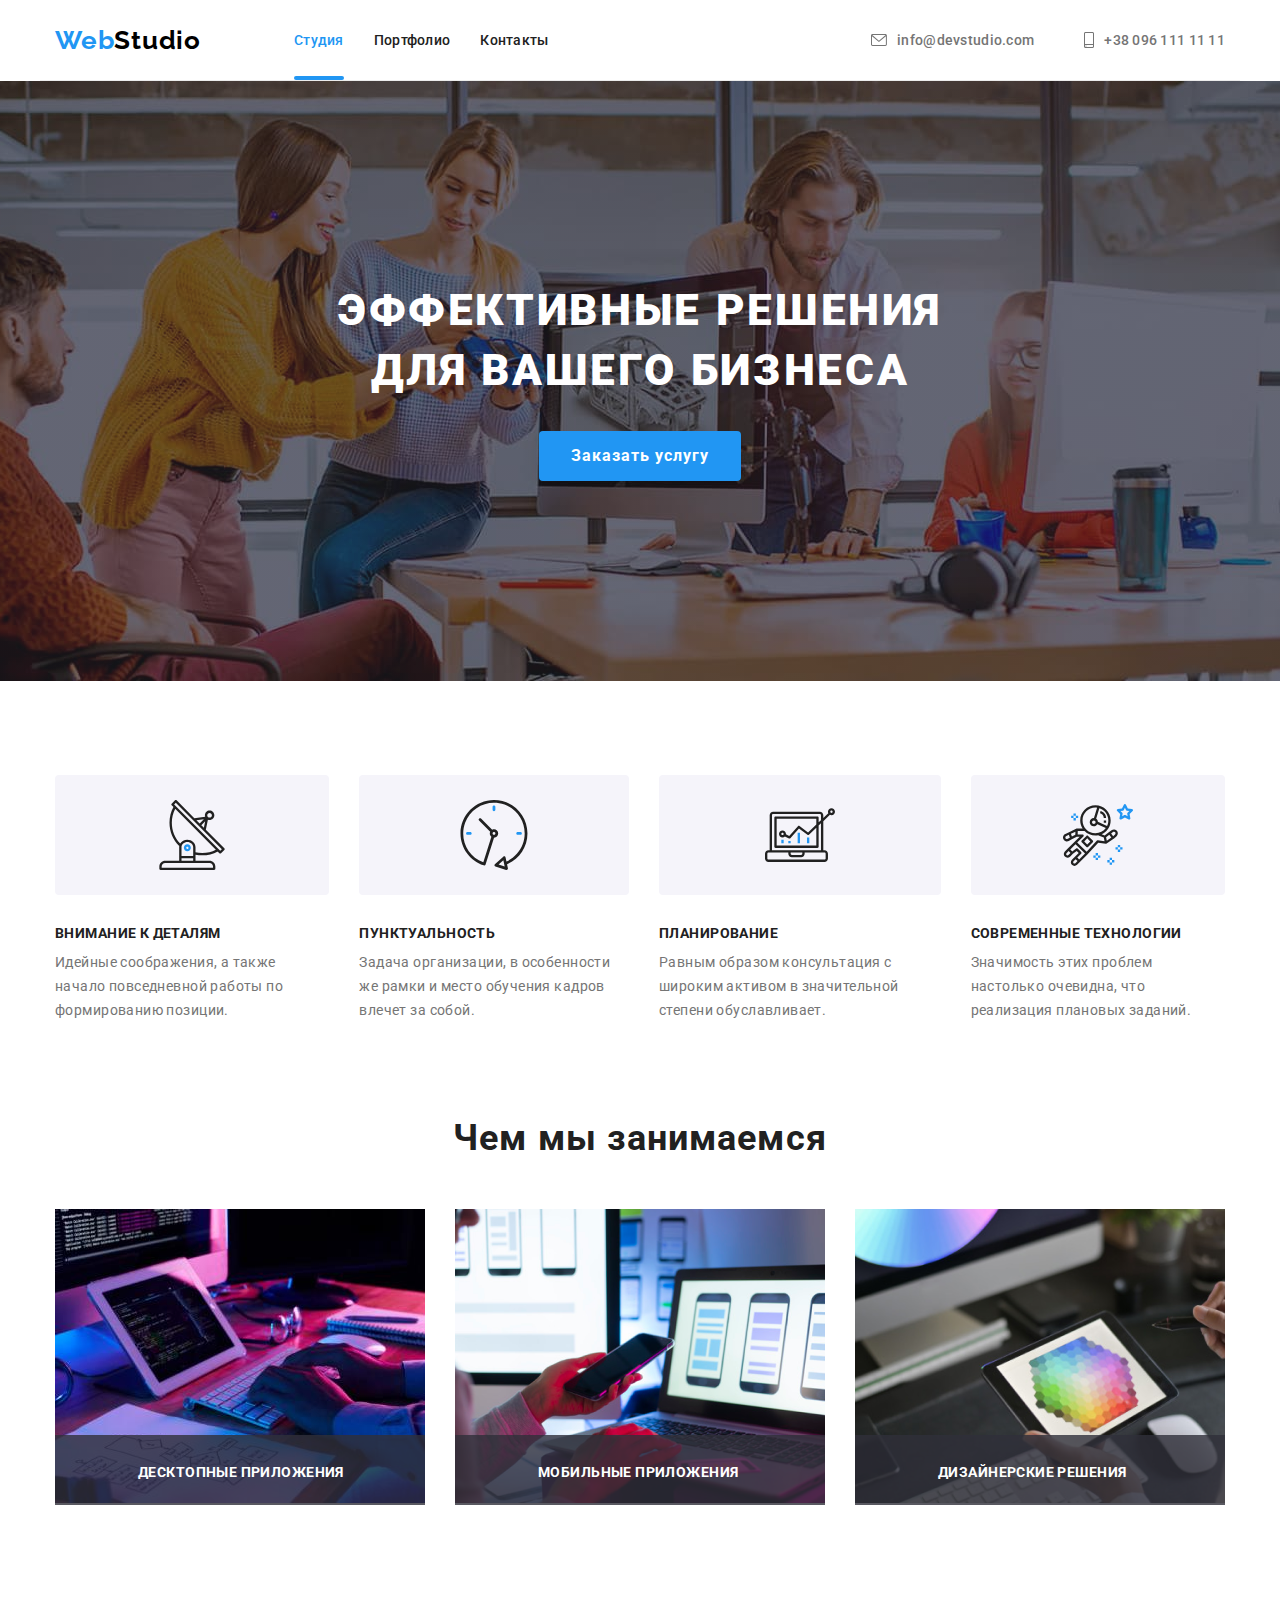
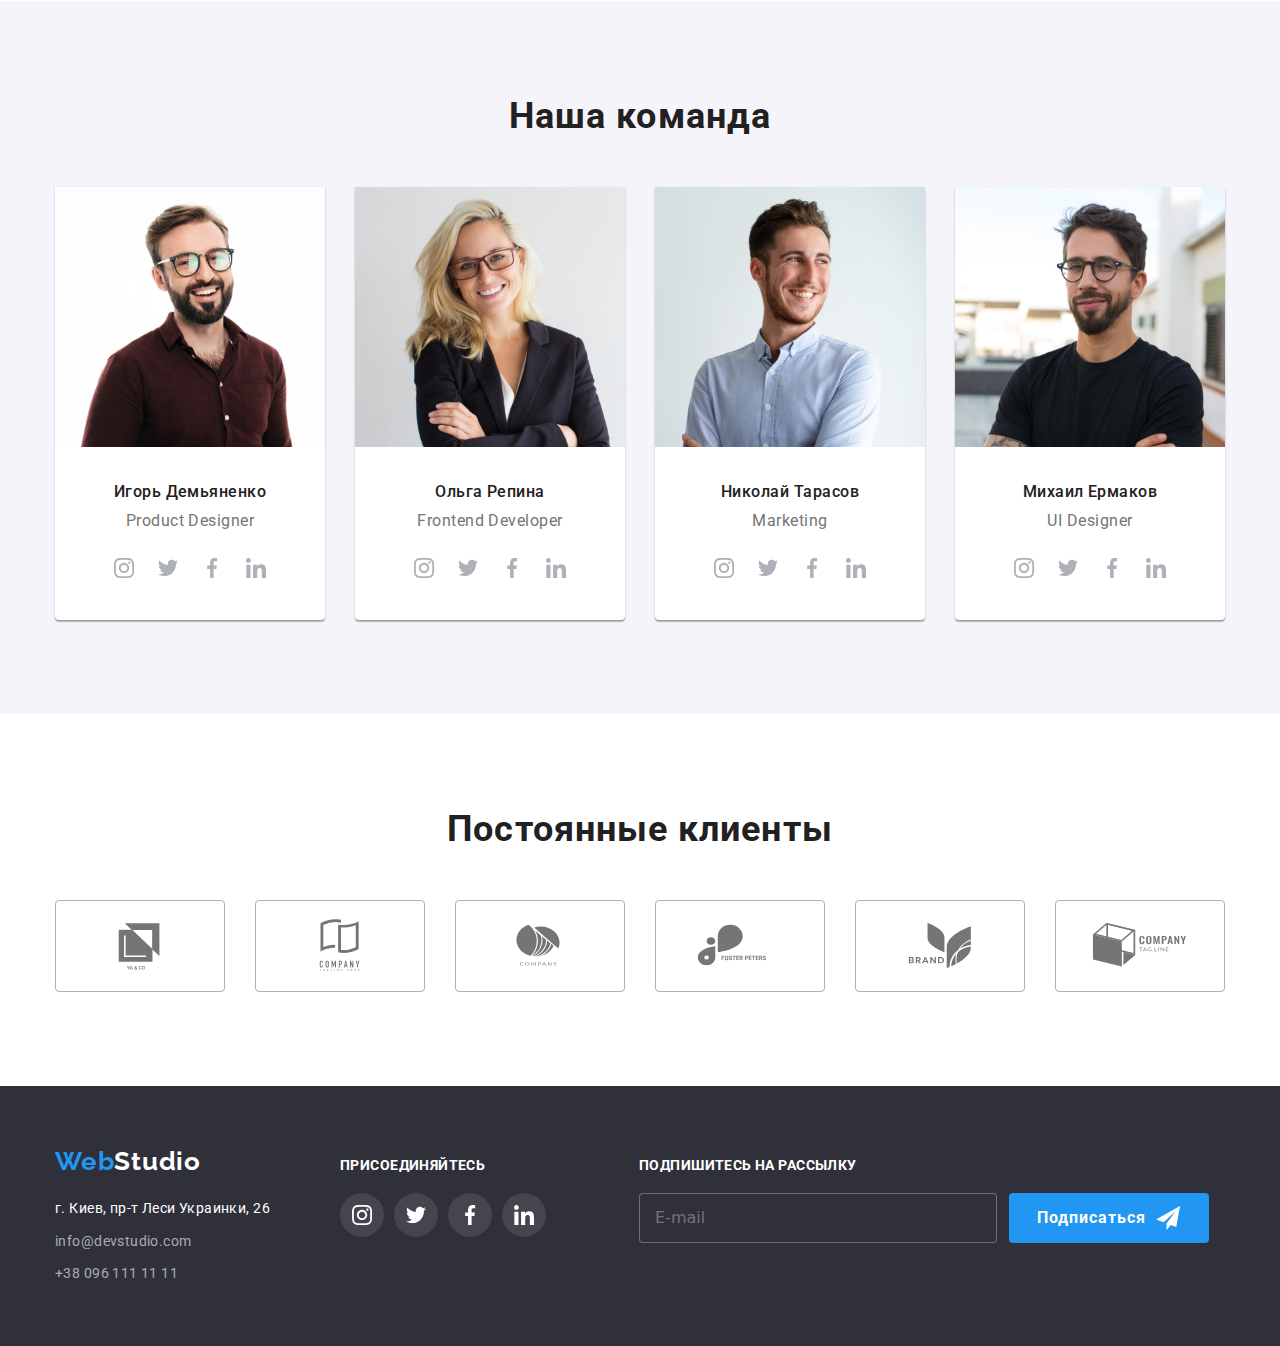
==== index.html @ 139fa719 "дз8" ====
<!DOCTYPE html>
<html lang="ru">
<head>
    <meta charset="UTF-8">
    <meta http-equiv="X-UA-Compatible" content="IE=edge">
    <meta name="viewport" content="width=device-width, initial-scale=1.0">
    <link rel="preconnect" href="https://fonts.googleapis.com">
    <link rel="preconnect" href="https://fonts.gstatic.com" crossorigin>
    <link href="https://fonts.googleapis.com/css2?family=Raleway:wght@700&family=Roboto:wght@400;500;700;900&display=swap"
        rel="stylesheet">
    <!-- <link rel="stylesheet" href="css/styles.css"> -->
    <link rel="stylesheet" href="css/main.css">
    <link rel="stylesheet" href="css/main.min.css">
    <link rel="stylesheet" href="./css/modern-normalize.css">
    <!-- <link rel="stylesheet" href="./css/reset.css"> -->
    <title>Студия</title>
</head>
<body>
    <!--------шапка---------->
    <header>
        <div class="container header-nav">
            <nav class="main-nav">
                <a class="link header-logo-web" href="./index.html">Web<span class="header-logo-studio">Studio</span></a>
                <ul class="list header__box-list">
                    <li class="header__list">
                        <a class="link header__link current" href="./index.html">Студия</a>
                    </li>
                    <li class="header__list">
                        <a class="link header__link" href="./portfolio.html">Портфолио</a>
                    </li>
                    <li class="header__list">
                        <a class="link header__link" href="">Контакты</a>
                    </li>
                </ul>
            </nav>
                <ul class="list header-tel-mail">
                    <li class="header-contact">
                        <a class="link header-mail" href="mailto:info@devstudio.com">
                        <svg class="header-icon-mail">
                            <use href="./images/symbol-defs.svg#icon-envelope-hover">
                            </use>
                        </svg>
                        info@devstudio.com</a>
                    </li>
                    <li class="header-contact">
                        <a class="link header-tel" href="tel:+380961111111">
                            <svg class="header-icon-tel">
                            <use href="./images/symbol-defs.svg#icon-smartphone">
                            </use>
                        </svg>+38 096 111 11 11</a>
                    </li>
                </ul>
        </div>
    </header>
    <!---------ГЕРОЙ-------->
    <main>
        <section class="hero">
            <div class="container">
            <h1 class="hero-text">Эффективные решения для вашего бизнеса</h1>
            <button class="hero-btn" type="button" data-modal-open>Заказать услугу</button>
            </div>
        </section>
        <!------Особенности------>
        <section class="advantage section">
            <div class="container">
                <h2 class="visually-hidden">Особенности</h2>
                <ul class="list advantage__text">
                    <li class="advantage__pre-text">
                        <div class="advantage__thumb">
                            <svg class="icon-group" width="70" height="70">
                                <use href="./images/symbol-defs.svg#icon-antenna">
                                </use>
                            </svg>
                        </div>
                        <h3 class="advantage__list-text">Внимание к деталям</h3>
                        <p class="advantage__title">Идейные соображения, а также начало повседневной работы по формированию позиции.</p>
                    </li>
                    <li class="advantage__pre-text">
                        <div class="advantage__thumb">
                            <svg class="icon-group" width="70" height="70">
                                <use href="./images/symbol-defs.svg#icon-clock">
                                </use>
                            </svg>
                        </div>
                        <h3 class="advantage__list-text">Пунктуальность</h3>
                        <p class="advantage__title">Задача организации, в особенности же рамки и место обучения кадров влечет за собой.</p>
                    </li>
                    <li class="advantage__pre-text">
                        <div class="advantage__thumb">
                            <svg class="icon-group" width="70" height="70">
                                <use href="./images/symbol-defs.svg#icon-diagram">
                                </use>
                            </svg>
                        </div>
                        <h3 class="advantage__list-text">Планирование</h3>
                        <p class="advantage__title">Равным образом консультация с широким активом в значительной степени обуславливает.</p>
                    </li>
                    <li class="advantage__pre-text">
                        <div class="advantage__thumb">
                            <svg class="icon-group" width="70" height="70">
                                <use href="./images/symbol-defs.svg#icon-astronaut">
                                </use>
                            </svg>
                        </div>
                        <h3 class="advantage__list-text">Современные технологии</h3>
                        <p class="advantage__title">Значимость этих проблем настолько очевидна, что реализация плановых заданий.</p>
                    </li>
                </ul>
            </div>
        </section>
        <!-----Чем-мы-занимаемся----->
        <section class="work__container ">
            <div class="container">
            <h2 class="title">Чем мы занимаемся</h2>
            <ul class="list work__container-img">
                <li class="work__item-img">
                    <img src="./images/box1.jpg" alt="Планирование" width="370">
                    <p class="work__img-text">Десктопные приложения</p>
                </li>
                <li class="work__item-img">
                    <img src="./images/box2.png" alt="Современные технологии" width="370">
                    <p class="work__img-text">Мобильные приложения</p>
                </li>
                <li class="work__item-img">
                    <img src="./images/box3.png" alt="Внимание к деталям" width="370">
                    <p class="work__img-text">Дизайнерские решения</p>
                </li>
            </ul>
            </div>
        </section>
        <!-----Наша команда----->
        <section class="section team">
            <div class="container">
                <h2 class="title">Наша команда</h2>
                <ul class="list team__container">
                    <li class="team__pre-items">
                        <img class="img-items" src="./images/img.jpg" alt="Игорь Демьяненко" width="270">
                        <div class="team__box-text" >
                            <h3 class="team__items-text">Игорь Демьяненко</h3>
                            <p class="team__title">Product Designer</p>
                            <ul class="list team__social-list">
                                <li class="team__box-link">
                                    <a class="team__link" href="">
                                        <svg class="team__social-icon">
                                            <use href="./images/symbol-defs.svg#icon-instagram">
                                            </use>
                                        </svg>
                                    </a>
                                </li>
                                <li class="team__box-link">
                                    <a class="team__link" href="">
                                        <svg class="team__social-icon">
                                            <use href="./images/symbol-defs.svg#icon-twitter">
                                            </use>
                                        </svg>
                                    </a>
                                </li>
                                <li class="team__box-link">
                                    <a class="team__link" href="">
                                        <svg class="team__social-icon">
                                            <use href="./images/symbol-defs.svg#icon-facebook">
                                            </use>
                                        </svg>
                                    </a>
                                </li>
                                <li class="team__box-link">
                                    <a class="team__link" href="">
                                        <svg class="team__social-icon">
                                            <use href="./images/symbol-defs.svg#icon-linkedin">
                                            </use>
                                        </svg>
                                    </a>
                                </li>
                            </ul>
                        </div>
                    </li>
                    <li class="team__pre-items">
                        <img class="img-items" src="./images/img(1).jpg" alt="Ольга Репина" width="270">
                        <div class="team__box-text" >
                            <h3 class="team__items-text">Ольга Репина</h3>
                            <p class="team__title">Frontend Developer</p>
                            <ul class="list team__social-list">
                                <li class="team__box-link">
                                    <a class="team__link" href="">
                                        <svg class="team__social-icon">
                                            <use href="./images/symbol-defs.svg#icon-instagram">
                                            </use>
                                        </svg>
                                    </a>
                                </li>
                                <li class="team__box-link">
                                    <a class="team__link" href="">
                                        <svg class="team__social-icon">
                                            <use href="./images/symbol-defs.svg#icon-twitter">
                                            </use>
                                        </svg>
                                    </a>
                                </li>
                                <li class="team__box-link">
                                    <a class="team__link" href="">
                                        <svg class="team__social-icon">
                                            <use href="./images/symbol-defs.svg#icon-facebook">
                                            </use>
                                        </svg>
                                    </a>
                                </li>
                                <li class="team__box-link">
                                    <a class="team__link" href="">
                                        <svg class="team__social-icon">
                                            <use href="./images/symbol-defs.svg#icon-linkedin">
                                            </use>
                                        </svg>
                                    </a>
                                </li>
                            </ul>
                        </div>
                    </li>
                    <li class="team__pre-items">
                        <img class="img-items" src="./images/img(2).jpg" alt="Николай Тарасов" width="270">
                        <div class="team__box-text" >
                            <h3 class="team__items-text">Николай Тарасов</h3>
                            <p class="team__title">Marketing</p>
                            <ul class="list team__social-list">
                                <li class="team__box-link">
                                    <a class="team__link" href="">
                                        <svg class="team__social-icon">
                                            <use href="./images/symbol-defs.svg#icon-instagram">
                                            </use>
                                        </svg>
                                    </a>
                                </li>
                                <li class="team__box-link">
                                    <a class="team__link" href="">
                                        <svg class="team__social-icon">
                                            <use href="./images/symbol-defs.svg#icon-twitter">
                                            </use>
                                        </svg>
                                    </a>
                                </li>
                                <li class="team__box-link">
                                    <a class="team__link" href="">
                                        <svg class="team__social-icon">
                                            <use href="./images/symbol-defs.svg#icon-facebook">
                                            </use>
                                        </svg>
                                    </a>
                                </li>
                                <li class="team__box-link">
                                    <a class="team__link" href="">
                                        <svg class="team__social-icon">
                                            <use href="./images/symbol-defs.svg#icon-linkedin">
                                            </use>
                                        </svg>
                                    </a>
                                </li>
                            </ul>
                        </div>
                    </li>
                    <li class="team__pre-items">
                        <img class="img-items" src="./images/img(3).jpg" alt="Михаил Ермаков" width="270">
                        <div class="team__box-text" >
                            <h3 class="team__items-text">Михаил Ермаков</h3>
                            <p class="team__title">UI Designer</p>
                            <ul class="list team__social-list">
                                <li class="team__box-link">
                                    <a class="team__link" href="">
                                        <svg class="team__social-icon">
                                            <use href="./images/symbol-defs.svg#icon-instagram">
                                            </use>
                                        </svg>
                                    </a>
                                </li>
                                <li class="team__box-link">
                                    <a class="team__link" href="">
                                        <svg class="team__social-icon">
                                            <use href="./images/symbol-defs.svg#icon-twitter">
                                            </use>
                                        </svg>
                                    </a>
                                </li>
                                <li class="team__box-link">
                                    <a class="team__link" href="">
                                        <svg class="team__social-icon">
                                            <use href="./images/symbol-defs.svg#icon-facebook">
                                            </use>
                                        </svg>
                                    </a>
                                </li>
                                <li class="team__box-link">
                                    <a class="team__link" href="">
                                        <svg class="team__social-icon">
                                            <use href="./images/symbol-defs.svg#icon-linkedin">
                                            </use>
                                        </svg>
                                    </a>
                                </li>
                            </ul>
                        </div>
                    </li>
                </ul>
            </div>
        </section>
        <!-- -----Постоянные-клиенты----- -->
        <section class="clients section">
            <div class="container">
                <h2 class="title">Постоянные клиенты</h2>
                <ul class="list clients__box">
                    <li class="clients__link">
                        <a class="clients__link-icon" href="">
                            <svg class="clients__icon">
                                <use href="./images/symbol-defs.svg#icon-Logo" >
                                </use>
                            </svg>
                        </a>
                    </li>
                    <li class="clients__link">
                        <a class="clients__link-icon" href="">
                            <svg class="clients__icon">
                                <use href="./images/symbol-defs.svg#icon-Logo-1">
                                </use>
                            </svg>
                        </a>
                    </li>
                    <li class="clients__link">
                        <a class="clients__link-icon" href="">
                            <svg class="clients__icon">
                                <use href="./images/symbol-defs.svg#icon-Logo-2">
                                </use>
                            </svg>
                        </a>
                    </li>
                    <li class="clients__link">
                        <a class="clients__link-icon" href="">
                            <svg class="clients__icon">
                                <use href="./images/symbol-defs.svg#icon-Logo-3">
                                </use>
                            </svg>
                        </a>
                    </li>
                    <li class="clients__link">
                        <a class="clients__link-icon" href="">
                            <svg class="clients__icon">
                                <use href="./images/symbol-defs.svg#icon-Logo-4">
                                </use>
                            </svg>
                        </a>
                    </li>
                    <li class="clients__link">
                        <a class="clients__link-icon" href="">
                            <svg class="clients__icon">
                                <use href="./images/symbol-defs.svg#icon-Logo-5">
                                </use>
                            </svg>
                        </a>
                    </li>
                </ul>
            </div>
        </section>
    </main>
    <!-----футер--Подвал----->
    <footer class="footer">
        <div class="container container-footer">
        <div>
            <a class="link footer-logo-web" href="./index.html">Web<span class="footer-logo-studio">Studio</span></a>
            <ul class="list footer-container">
                <li class="footer__pre-container" >
                    <a class="link footer__map" href="https://goo.gl/maps/3yWpkA23hBz6djXq9" target="_blank" rel="noopener noreferrer">
                        <address>г. Киев, пр-т Леси Украинки, 26</address></a>
                </li>
                <li class="footer__pre-container" >
                    <a class="link footer__list" href="mailto:info@devstudio.com">info@devstudio.com</a>
                </li>
                <li class="footer__pre-container" >
                    <a class="link footer__list" href="tel:+380961111111">+38 096 111 11 11</a>
                </li>
            </ul>
        </div>
        <div class="social">
            <p class="social__text">присоединяйтесь</p>
            <ul class="list social__links">
                <li class="social__pre-link">
                    <a class="social__link" href="">
                        <svg class="social__icon">
                            <use href="./images/symbol-defs.svg#icon-instagram">
                            </use>
                        </svg>
                    </a>
                </li>
                <li class="social__pre-link">
                    <a class="social__link" href="">
                        <svg class="social__icon">
                            <use href="./images/symbol-defs.svg#icon-twitter">
                            </use>
                        </svg>
                    </a>
                </li>
                <li class="social__pre-link">
                    <a class="social__link" href="">
                        <svg class="social__icon">
                            <use href="./images/symbol-defs.svg#icon-facebook">
                            </use>
                        </svg>
                    </a>
                </li>
                <li class="social__pre-link">
                    <a class="social__link" href="">
                        <svg class="social__icon">
                            <use href="./images/symbol-defs.svg#icon-linkedin">
                            </use>
                        </svg>
                    </a>
                </li>
            </ul>
        </div>
        <div class="send__mail">
            <p class="send__text">Подпишитесь на рассылку</p>
            <form action="#" class="send__form">
                <label for="mail"></label>
                <input 
                    type="email"
                    name="mail"
                    id="mail"
                    class="input-mail"
                    placeholder="E-mail"/>
                <button class="button-send" type="submit">Подписаться
                    <svg class="send__icon" >
                        <use href="./images/symbol-defs.svg#icon-icon-send-modal">
                        </use>
                    </svg>
                </button>
            </form>
        </div>
        </div>
    </footer>
    <!-- -----modal------ -->
    <div class="backdrop is-hidden" data-modal>
        <div class="modal">
            <button type="button" class="modal__close" data-modal-close>
                <svg class="modal__close-icon">
                    <use href="./images/symbol-defs.svg#icon-close"></use>
                </svg>
            </button>
            <p class="modal__title">Оставьте свои данные, мы вам перезвоним</p>
            <form action="#" class="modal-form">
                <div class="modal__field">
                <label for="user-name" class="modal__input-text">Имя</label>
                    <div class="modal__wrap">
                        <input 
                            type="text" 
                            name="user-name" 
                            id="user-name"
                            class="modal-form-input"
                            required 
                            minlength="2"
                        />
                        <svg class="person-modal">
                            <use href="./images/symbol-defs.svg#icon-person-black-modal"></use>
                        </svg>
                    </div>
                </div>
                <div class="modal__field">
                <label for="user-tel" class="modal__input-text">Телефон</label>
                    <div class="modal__wrap">
                        <input 
                            type="tel" 
                            name="user-tel" 
                            id="user-tel"
                            class="modal-form-input"
                            required 
                        />
                        <svg class="person-modal">
                            <use href="./images/symbol-defs.svg#icon-phone-black-modal"></use>
                        </svg>
                    </div>
                </div>
                <div class="modal__field">
                <label for="user-email" class="modal__input-text">Почта</label>
                    <div class="modal__wrap">
                        <input 
                            type="email" 
                            name="user-email"
                            id="user-email" 
                            class="modal-form-input"
                            required 
                        />
                        <svg class="person-modal">
                            <use href="./images/symbol-defs.svg#icon-email-black-modal"></use>
                        </svg>
                    </div>
                </div>
                <div class="modal__field-feedbeck">
                <label for="feedback" class="modal__input-text">Комментарий</label>
                    <textarea
                        class="modal__form-text" 
                        name="feedback" 
                        id="feedback" 
                        placeholder="Введите текст"
                    ></textarea>
                </div>
                <div class="modal__field-check">
                    <input 
                        type="checkbox"
                        name="policy"
                        id="policy"
                        class="modal-check visually-hidden"
                        />
                        <label for="policy" class="modal__check-text"><span class="modal__check-icon"><svg class="check-icon-modal">
                            <use href="./images/symbol-defs.svg#icon-Vector"></use>
                        </svg></span> Соглашаюсь с рассылкой и принимаю <a href="" class="modal__text-link"> Условия договора </a></label>
                </div>
                <button class="modal__button" type="submit">Отправить</button>
            </form>
        </div>
    </div>
    <script src="./js/modal.js"></script>
</body>
</html>
---- css/styles.css ----
/* ------------------------------ШАПКА---------------------------------- */
/* ------------------------------ГЕРОЙ-------------------------------------- */

/* -----------------------------ОСОБЕННОСТИ--------------------------------------- */

/* -------------------------------ЧЕМ-МИ-ЗАНИМАЕМСЯ----------------------------------- */

/* ---------------------------------НАША-КОМАННДА---------------------------------- */

/* --------------------СТОРІНКА-2-ПОРТФОЛИО----------------------------------------- */

/* ----------------------------Постоянные-клиенты---------------------------------- */

/* ----------------------------ФУТЕР--------------------------------------------- */

/* ---------------MODAL------------ */
---- css/main.css ----
:root {
  --header-text-color: #212121;
  --accent-color: #2196f3;
  --main-title-color: #212121;
  --portfolio-text-color: #212121;
}

h1,
h2,
h3,
h4,
h5,
h6,
p {
  margin: 0;
}

ul {
  padding: 0;
  margin: 0;
}

.link {
  text-decoration: none;
}

.list {
  list-style: none;
}

.button {
  cursor: pointer;
}

body {
  font-family: "Roboto", sans-serif;
}

.container {
  width: 1200px;
  padding-left: 15px;
  padding-right: 15px;
  margin: 0 auto;
}

.hero-btn {
  padding: 10px 32px;
  margin: 0 auto;
  font-family: Roboto;
  font-style: normal;
  font-weight: bold;
  font-size: 16px;
  line-height: 1.87;
  display: block;
  align-items: center;
  text-align: center;
  letter-spacing: 0.06em;
  color: #ffffff;
  cursor: pointer;
  background: #2196f3;
  box-shadow: 0px 4px 4px rgba(0, 0, 0, 0.15);
  border-radius: 4px;
  border: none;
  transition-property: color;
  transition-duration: 250ms;
  transition-timing-function: linear cubic-bezier(0.4, 0, 0.2, 1);
}

.hero-btn:hover,
.hero-btn:focus {
  color: #188ce8;
}

.header-logo-web {
  font-family: Raleway;
  font-weight: bold;
  font-size: 26px;
  line-height: 31px;
  letter-spacing: 0.03em;
  color: #2196f3;
  margin-right: 93px;
}

.header-logo-studio {
  font-family: Raleway;
  font-weight: bold;
  font-size: 26px;
  line-height: 31px;
  letter-spacing: 0.03em;
  color: #000000;
}

.footer-logo-web {
  display: block;
  margin-bottom: 20px;
  font-family: Raleway;
  font-weight: bold;
  font-size: 26px;
  line-height: 31px;
  letter-spacing: 0.03em;
  color: #2196f3;
}

.footer-logo-studio {
  font-family: Raleway;
  font-weight: bold;
  font-size: 26px;
  line-height: 31px;
  letter-spacing: 0.03em;
  color: #ffffff;
}

.section {
  padding-top: 94px;
  padding-bottom: 94px;
}

.title {
  margin-bottom: 50px;
  font-family: Roboto;
  font-style: normal;
  font-weight: bold;
  font-size: 36px;
  line-height: 42px;
  text-align: center;
  letter-spacing: 0.03em;
  color: var(--header-text-color);
}

.visually-hidden {
  position: absolute;
  width: 1px;
  height: 1px;
  margin: -1px;
  border: 0;
  padding: 0;
  white-space: nowrap;
  clip-path: inset(100%);
  clip: rect(0 0 0 0);
  overflow: hidden;
}

.header-nav {
  display: flex;
  align-items: center;
  border-bottom: 1px solid #ececec;
}

.main-nav {
  display: flex;
  align-items: center;
}

.header__box-list {
  display: flex;
}

.header__list .current {
  color: #2196f3;
}

.header__list + .header__list {
  margin-left: 30px;
}

.header__link {
  display: block;
  font-family: Roboto;
  font-style: normal;
  font-weight: 500;
  font-size: 14px;
  line-height: 16px;
  letter-spacing: 0.02em;
  color: var(--header-text-color);
  padding-top: 32px;
  padding-bottom: 32px;
  position: relative;
  transition-property: color;
  transition-duration: 250ms;
  transition-timing-function: linear cubic-bezier(0.4, 0, 0.2, 1);
}

.header__link:hover, .header__link:focus {
  color: var(--accent-color);
}

.header__link.current::after {
  content: "";
  width: 100%;
  height: 4px;
  background-color: #2196f3;
  position: absolute;
  display: block;
  bottom: 0;
  border-radius: 2px;
}

.header-tel-mail {
  display: flex;
  align-items: center;
  margin-left: auto;
}

.header-mail {
  display: flex;
  align-items: center;
  font-family: Roboto;
  font-style: normal;
  font-weight: 500;
  font-size: 14px;
  line-height: 16px;
  letter-spacing: 0.02em;
  color: #757575;
  transition-property: color;
  transition-duration: 250ms;
  transition-timing-function: linear cubic-bezier(0.4, 0, 0.2, 1);
}

.header-mail:hover, .header-mail:focus {
  color: var(--accent-color);
}

.header-icon-mail {
  width: 16px;
  height: 12px;
  margin-right: 10px;
  fill: currentColor;
}

.header-tel {
  display: flex;
  align-items: center;
  font-family: Roboto;
  font-style: normal;
  font-weight: 500;
  font-size: 14px;
  line-height: 16px;
  letter-spacing: 0.02em;
  color: #757575;
  transition-property: color;
  transition-duration: 250ms;
  transition-timing-function: linear cubic-bezier(0.4, 0, 0.2, 1);
}

.header-tel:hover, .header-tel:focus {
  color: var(--accent-color);
}

.header-icon-tel {
  width: 10px;
  height: 16px;
  margin-right: 10px;
  fill: currentColor;
}

.header-contact:not(:last-child) {
  margin-right: 50px;
}

.hero {
  background-color: #2f303a;
  padding-top: 200px;
  padding-bottom: 200px;
}

.hero {
  background-image: url(/images/symbol-defs.svg);
}

.hero {
  max-width: 1600px;
  min-height: 600px;
  margin-left: auto;
  margin-right: auto;
  background-image: linear-gradient(rgba(47, 48, 58, 0.4), rgba(47, 48, 58, 0.4)), url(../images/img-hero.jpg);
  background-position: center;
  background-size: cover;
}

.hero-text {
  width: 696px;
  height: 120px;
  font-family: Roboto;
  font-style: normal;
  font-weight: 900;
  font-size: 44px;
  line-height: 1.36;
  text-align: center;
  letter-spacing: 0.06em;
  text-transform: uppercase;
  color: #ffffff;
  margin: 0 auto;
  margin-bottom: 30px;
  display: block;
}

.advantage__thumb {
  display: flex;
  align-items: center;
  justify-content: center;
  height: 120px;
  background: #f5f4fa;
  border-radius: 4px;
  margin-bottom: 30px;
}

.advantage__text {
  display: flex;
}

.advantage__pre-text:not(:last-child) {
  margin-right: 30px;
}

.advantage__list-text {
  margin-bottom: 10px;
  font-family: Roboto;
  font-style: normal;
  font-weight: bold;
  font-size: 14px;
  line-height: 16px;
  letter-spacing: 0.03em;
  color: var(--main-title-color);
  text-transform: uppercase;
}

.advantage__title {
  font-family: Roboto;
  font-style: normal;
  font-weight: normal;
  font-size: 14px;
  line-height: 1.71;
  letter-spacing: 0.03em;
  color: #757575;
}

.work__container {
  padding-bottom: 94px;
}

.work__container-img {
  display: inline-flex;
}

.work__item-img {
  position: relative;
}

.work__item-img:not(:last-child) {
  margin-right: 30px;
}

.work__item-img::before {
  content: "";
  position: absolute;
  bottom: 2px;
  left: 0;
  display: inline-block;
  width: 370px;
  height: 70px;
  background-color: rgba(47, 48, 58, 0.8);
}

.work__img-text {
  position: absolute;
  bottom: 27px;
  left: 83px;
  font-family: Roboto;
  font-style: normal;
  font-weight: bold;
  font-size: 14px;
  line-height: 16px;
  text-align: center;
  letter-spacing: 0.03em;
  text-transform: uppercase;
  color: #ffffff;
}

.team {
  background-color: #f5f4fa;
}

.team__container {
  display: flex;
}

.team__pre-items {
  background-color: #ffffff;
  box-shadow: 0px 1px 3px rgba(0, 0, 0, 0.12), 0px 1px 1px rgba(0, 0, 0, 0.14), 0px 2px 1px rgba(0, 0, 0, 0.2);
  border-radius: 0px 0px 4px 4px;
}

.team__pre-items:not(:last-child) {
  margin-right: 30px;
}

.team__box-text {
  padding-top: 30px;
  padding-bottom: 30px;
}

.team__items-text {
  margin-bottom: 10px;
  font-family: Roboto;
  font-style: normal;
  font-weight: 500;
  font-size: 16px;
  line-height: 19px;
  text-align: center;
  letter-spacing: 0.03em;
  color: var(--header-text-color);
}

.team__title {
  font-family: Roboto;
  font-style: normal;
  font-weight: normal;
  font-size: 16px;
  line-height: 19px;
  text-align: center;
  letter-spacing: 0.03em;
  color: #757575;
}

.team__social-list {
  display: flex;
  justify-content: center;
  margin-top: 16px;
}

.team__box-link {
  width: 44px;
  height: 44px;
}

.team__link {
  width: 100%;
  height: 100%;
  border-radius: 50%;
  display: flex;
  align-items: center;
  justify-content: center;
  color: #afb1b8;
  transition-property: background-color, color;
  transition-duration: 250ms;
  transition-timing-function: linear cubic-bezier(0.4, 0, 0.2, 1);
}

.team__link:hover, .team__link:focus {
  background-color: #2196f3;
  color: white;
}

.team__social-icon {
  width: 20px;
  height: 20px;
  fill: currentColor;
}

.clients__box {
  display: flex;
}

.clients__link {
  width: 170px;
  height: 92px;
}

.clients__link:not(:last-child) {
  margin-right: 30px;
}

.clients__link-icon {
  width: 100%;
  height: 100%;
  border: 1px solid #afb1b8;
  display: flex;
  align-items: center;
  justify-content: center;
  border-radius: 4px;
  color: #757575;
  transition-property: color, border;
  transition-duration: 250ms;
  transition-timing-function: linear cubic-bezier(0.4, 0, 0.2, 1);
}

.clients__link-icon:hover, .clients__link-icon:focus {
  color: var(--accent-color);
  border: 1px solid var(--accent-color);
}

.clients__icon {
  width: 106px;
  height: 60px;
  fill: currentColor;
}

.container-footer {
  display: flex;
  align-items: baseline;
}

.footer {
  background-color: #2f303a;
  padding-top: 60px;
  padding-bottom: 60px;
}

.footer__pre-container:not(:last-child) {
  margin-bottom: 9px;
}

.footer__map {
  font-family: Roboto;
  font-style: normal;
  font-weight: normal;
  font-size: 14px;
  line-height: 1.71;
  letter-spacing: 0.03em;
  color: #ffffff;
  transition-property: color;
  transition-duration: 250ms;
  transition-timing-function: linear cubic-bezier(0.4, 0, 0.2, 1);
}

.footer__map:hover, .footer__map:focus {
  color: var(--accent-color);
}

.footer__list {
  font-family: Roboto;
  font-style: normal;
  font-weight: normal;
  font-size: 14px;
  line-height: 1.71;
  letter-spacing: 0.03em;
  color: rgba(255, 255, 255, 0.6);
  transition-property: color;
  transition-duration: 250ms;
  transition-timing-function: linear cubic-bezier(0.4, 0, 0.2, 1);
}

.footer__list:hover, .footer__list:focus {
  color: var(--accent-color);
}

address {
  font-family: Roboto;
  font-style: normal;
}

.social {
  margin-left: 70px;
}

.social__text {
  font-family: Roboto;
  font-style: normal;
  font-weight: bold;
  font-size: 14px;
  line-height: 16px;
  letter-spacing: 0.03em;
  text-transform: uppercase;
  color: #ffffff;
}

.social__links {
  display: flex;
  margin-top: 20px;
}

.social__pre-link {
  background-color: rgba(255, 255, 255, 0.1);
  border-radius: 50%;
  width: 44px;
  height: 44px;
}

.social__pre-link + .social__pre-link {
  margin-left: 10px;
}

.social__link {
  width: 100%;
  height: 100%;
  border-radius: 50%;
  display: flex;
  align-items: center;
  justify-content: center;
  color: #ffffff;
  transition-property: background-color, color;
  transition-duration: 250ms;
  transition-timing-function: linear cubic-bezier(0.4, 0, 0.2, 1);
}

.social__link:hover, .social__link:focus {
  color: #ffffff;
  background-color: var(--accent-color);
}

.social__icon {
  width: 20px;
  height: 20px;
  fill: currentColor;
}

.send__text {
  font-family: Roboto;
  font-style: normal;
  font-weight: bold;
  font-size: 14px;
  line-height: 16px;
  letter-spacing: 0.03em;
  text-transform: uppercase;
  color: #ffffff;
  margin-bottom: 20px;
}

.send__mail {
  margin-left: 93px;
}

.send__form {
  display: flex;
}

.send__icon {
  width: 24px;
  height: 24px;
  margin-left: 10px;
}

.input-mail {
  width: 358px;
  height: 50px;
  margin-right: 12px;
  border: 1px solid rgba(255, 255, 255, 0.3);
  box-sizing: border-box;
  border-radius: 4px;
  background-color: #2f303a;
  color: #ffffff;
  padding-left: 15px;
  padding-right: 15px;
  cursor: pointer;
  transition-property: filter;
  transition-duration: 250ms;
  transition-timing-function: linear cubic-bezier(0.4, 0, 0.2, 1);
}

.input-mail:hover, .input-mail:focus {
  filter: drop-shadow(0px 4px 4px rgba(0, 0, 0, 0.15));
}

.button-send {
  width: 200px;
  height: 50px;
  background: var(--accent-color);
  border-radius: 4px;
  border: none;
  font-family: Roboto;
  font-style: normal;
  font-weight: bold;
  font-size: 16px;
  line-height: 1.87;
  display: flex;
  align-items: center;
  text-align: center;
  letter-spacing: 0.06em;
  color: #ffffff;
  padding: 10px 28px;
  cursor: pointer;
  transition-property: box-shadow;
  transition-duration: 250ms;
  transition-timing-function: linear cubic-bezier(0.4, 0, 0.2, 1);
}

.button-send:hover, .button-send:focus {
  box-shadow: 0px 4px 4px rgba(0, 0, 0, 0.15);
}

.backdrop {
  width: 100vw;
  height: 100vh;
  background-color: rgba(0, 0, 0, 0.2);
  border: 1px solid #000000;
  box-sizing: border-box;
  box-shadow: 0px 4px 4px rgba(0, 0, 0, 0.25);
  position: fixed;
  top: 0;
  transition: opacity 500ms linear, visibility 500ms;
}

.backdrop.is-hidden .modal {
  transform: scale(1.5) translate(-1000px);
  transition: transform 500ms;
}

.modal {
  padding: 40px;
  width: 528px;
  min-height: 581px;
  background-color: #ffffff;
  box-shadow: 0px 1px 3px rgba(0, 0, 0, 0.12), 0px 1px 1px rgba(0, 0, 0, 0.14), 0px 2px 1px rgba(0, 0, 0, 0.2);
  border-radius: 4px;
  position: absolute;
  top: 50%;
  left: 50%;
  transform: scale(1);
  transform: translate(-50%, -50%);
  transition: transform 500ms;
}

.modal__close {
  width: 30px;
  height: 30px;
  background-color: #ffffff;
  border: 1px solid rgba(0, 0, 0, 0.1);
  border-radius: 50%;
  box-sizing: border-box;
  position: absolute;
  top: 8px;
  right: 8px;
  display: flex;
  align-items: center;
  justify-content: center;
  cursor: pointer;
  fill: currentColor;
  transition-property: color;
  transition-duration: 250ms;
  transition-timing-function: linear cubic-bezier(0.4, 0, 0.2, 1);
}

.modal__close:hover, .modal__close:focus {
  color: var(--accent-color);
}

.modal__close-icon {
  width: 18px;
  height: 18px;
}

.modal__title {
  margin-bottom: 12px;
  font-family: Roboto;
  font-style: normal;
  font-weight: bold;
  font-size: 20px;
  line-height: 23px;
  text-align: center;
  letter-spacing: 0.03em;
  color: #212121;
}

.modal__field {
  margin-bottom: 10px;
}

.modal__field-feedbeck {
  margin-bottom: 20px;
}

.modal__field-check {
  margin-bottom: 30px;
}

.modal__input-text {
  display: block;
  margin-bottom: 4px;
  font-family: Roboto;
  font-style: normal;
  font-weight: normal;
  font-size: 12px;
  line-height: 14px;
  letter-spacing: 0.01em;
  color: #757575;
}

.modal__wrap {
  position: relative;
}

.modal__form-text {
  padding: 12px 16px;
  resize: none;
  width: 100%;
  height: 120px;
  border: 1px solid rgba(33, 33, 33, 0.2);
  box-sizing: border-box;
  border-radius: 4px;
  outline: none;
  cursor: pointer;
  transition-property: border;
  transition-duration: 250ms;
  transition-timing-function: linear cubic-bezier(0.4, 0, 0.2, 1);
}

.modal__form-text:focus {
  border: 1px solid #2196f3;
  border-radius: 4px;
}

.modal__check-text {
  font-family: Roboto;
  font-style: normal;
  font-weight: normal;
  font-size: 14px;
  line-height: 1.71;
  letter-spacing: 0.03em;
  color: #757575;
  display: flex;
  align-items: center;
  justify-content: center;
}

.modal__check-icon {
  width: 16px;
  height: 15px;
  border: 2px solid #212121;
  border-radius: 2px;
  margin-right: 8.38px;
  display: flex;
  align-items: center;
  justify-content: center;
}

.modal__text-link {
  font-family: Roboto;
  font-style: normal;
  font-weight: normal;
  font-size: 14px;
  line-height: 1.71;
  letter-spacing: 0.03em;
  text-decoration-line: underline;
  color: var(--accent-color);
  margin-left: 3px;
}

.modal__button {
  font-family: Roboto;
  font-style: normal;
  font-weight: bold;
  font-size: 16px;
  line-height: 1.87;
  display: flex;
  align-items: center;
  text-align: center;
  letter-spacing: 0.06em;
  color: #ffffff;
  display: block;
  margin: 0 auto;
  width: 200px;
  height: 50px;
  background: #2196f3;
  box-shadow: 0px 4px 4px rgba(0, 0, 0, 0.15);
  border-radius: 4px;
  border: none;
  cursor: pointer;
}

.is-hidden {
  visibility: hidden;
  opacity: 0;
  pointer-events: none;
}

.person-modal {
  width: 18px;
  height: 18px;
  position: absolute;
  left: 12px;
  top: 50%;
  transform: translateY(-50%);
  cursor: pointer;
  fill: currentColor;
  transition-property: fill;
  transition-duration: 250ms;
  transition-timing-function: linear cubic-bezier(0.4, 0, 0.2, 1);
}

.modal-form-input {
  padding-left: 42px;
  padding-right: 12px;
  width: 100%;
  height: 40px;
  border: 1px solid rgba(33, 33, 33, 0.2);
  box-sizing: border-box;
  border-radius: 4px;
  outline: none;
  cursor: pointer;
  transition-property: border;
  transition-duration: 250ms;
  transition-timing-function: linear cubic-bezier(0.4, 0, 0.2, 1);
}

.modal-form-input:focus {
  border: 1px solid #2196f3;
  border-radius: 4px;
}

.modal-form-input:focus + .person-modal {
  fill: var(--accent-color);
}

.modal-form-input::modal-form-input {
  font-family: Roboto;
  font-style: normal;
  font-weight: normal;
  font-size: 14px;
  line-height: 16px;
  letter-spacing: 0.01em;
  color: rgba(117, 117, 117, 0.5);
}

.check-icon-modal {
  width: 11px;
  height: 8px;
  fill: #ffffff;
}

.modal-check:checked + .modal__check-text .modal__check-icon {
  background-color: var(--accent-color);
  border: none;
}

.modal-check:focus + .modal__check-text .modal__check-icon {
  border-color: var(--accent-color);
}

.projects {
  display: flex;
  flex-wrap: wrap;
}

.projects__box-btn {
  display: block;
  display: flex;
  justify-content: center;
  margin-bottom: 50px;
}

.projects__button:not(:last-child) {
  margin-right: 8px;
}

.projects__list-btn {
  padding: 8px 22px;
  font-family: Roboto;
  font-style: normal;
  font-weight: 500;
  font-size: 16px;
  line-height: 1.62;
  text-align: center;
  letter-spacing: 0.03em;
  color: #212121;
  cursor: pointer;
  border-radius: 4px;
  border: none;
  background: #f5f4fa;
  border-radius: 4px;
  transition-property: background-color, color, box-shadow;
  transition-duration: 250ms;
  transition-timing-function: linear cubic-bezier(0.4, 0, 0.2, 1);
}

.projects__list-btn:hover, .projects__list-btn:focus {
  background: #2196f3;
  /* shadow-middle */
  color: #ffffff;
  box-shadow: 0px 3px 1px rgba(0, 0, 0, 0.1), 0px 1px 2px rgba(0, 0, 0, 0.08), 0px 2px 2px rgba(0, 0, 0, 0.12);
  border-radius: 4px;
}

.projects__img {
  width: 370px;
  margin-right: 30px;
  margin-bottom: 30px;
  transition-property: box-shadow;
  transition-duration: 250ms;
  transition-timing-function: linear cubic-bezier(0.4, 0, 0.2, 1);
}

.projects__img:hover, .projects__img:focus {
  box-shadow: 0px 1px 1px rgba(0, 0, 0, 0.12), 0px 4px 4px rgba(0, 0, 0, 0.06), 1px 4px 6px rgba(0, 0, 0, 0.16);
}

.projects__img:nth-child(3n) {
  margin-right: 0;
}

.projects__img:nth-last-child(-n + 3) {
  margin-bottom: 0px;
}

.projects__link :hover .flex-top-text,
.projects :focus .flex-top-text {
  transform: translateY(0);
}

.projects__img-wrap {
  position: relative;
  overflow: hidden;
}

.projects__text-container {
  padding: 20px 24px;
  border-right: 1px solid #eee;
  border-bottom: 1px solid #eee;
  border-left: 1px solid #eee;
}

.projects__text {
  font-family: Roboto;
  font-style: normal;
  font-weight: bold;
  font-size: 18px;
  line-height: 2;
  letter-spacing: 0.06em;
  color: var(--portfolio-text-color);
}

.projects__title {
  font-family: Roboto;
  font-style: normal;
  font-weight: normal;
  font-size: 16px;
  line-height: 1.87;
  letter-spacing: 0.03em;
  color: #757575;
}

.flex-top-text {
  font-family: Roboto;
  font-style: normal;
  font-weight: normal;
  font-size: 18px;
  line-height: 1.56;
  letter-spacing: 0.03em;
  color: #ffffff;
  padding: 63px 24px;
  background-color: rgba(33, 150, 243, 0.9);
  position: absolute;
  top: 0;
  left: 0;
  height: 100%;
  transform: translateY(100%);
  transition: transform 250ms cubic-bezier(0.4, 0, 0.2, 1);
}
/*# sourceMappingURL=main.css.map */
---- css/main.min.css ----
:root{--header-text-color: #212121;--accent-color: #2196f3;--main-title-color: #212121;--portfolio-text-color: #212121}h1,h2,h3,h4,h5,h6,p{margin:0}ul{padding:0;margin:0}.link{text-decoration:none}.list{list-style:none}.button{cursor:pointer}body{font-family:"Roboto", sans-serif}.container{width:1200px;padding-left:15px;padding-right:15px;margin:0 auto}.hero-btn{padding:10px 32px;margin:0 auto;font-family:Roboto;font-style:normal;font-weight:bold;font-size:16px;line-height:1.87;display:block;align-items:center;text-align:center;letter-spacing:0.06em;color:#ffffff;cursor:pointer;background:#2196f3;box-shadow:0px 4px 4px rgba(0,0,0,0.15);border-radius:4px;border:none;transition-property:color;transition-duration:250ms;transition-timing-function:linear cubic-bezier(0.4, 0, 0.2, 1)}.hero-btn:hover,.hero-btn:focus{color:#188ce8}.header-logo-web{font-family:Raleway;font-weight:bold;font-size:26px;line-height:31px;letter-spacing:0.03em;color:#2196f3;margin-right:93px}.header-logo-studio{font-family:Raleway;font-weight:bold;font-size:26px;line-height:31px;letter-spacing:0.03em;color:#000000}.footer-logo-web{display:block;margin-bottom:20px;font-family:Raleway;font-weight:bold;font-size:26px;line-height:31px;letter-spacing:0.03em;color:#2196f3}.footer-logo-studio{font-family:Raleway;font-weight:bold;font-size:26px;line-height:31px;letter-spacing:0.03em;color:#ffffff}.section{padding-top:94px;padding-bottom:94px}.title{margin-bottom:50px;font-family:Roboto;font-style:normal;font-weight:bold;font-size:36px;line-height:42px;text-align:center;letter-spacing:0.03em;color:var(--header-text-color)}.visually-hidden{position:absolute;width:1px;height:1px;margin:-1px;border:0;padding:0;white-space:nowrap;clip-path:inset(100%);clip:rect(0 0 0 0);overflow:hidden}.header-nav{display:flex;align-items:center;border-bottom:1px solid #ececec}.main-nav{display:flex;align-items:center}.header__box-list{display:flex}.header__list .current{color:#2196f3}.header__list+.header__list{margin-left:30px}.header__link{display:block;font-family:Roboto;font-style:normal;font-weight:500;font-size:14px;line-height:16px;letter-spacing:0.02em;color:var(--header-text-color);padding-top:32px;padding-bottom:32px;position:relative;transition-property:color;transition-duration:250ms;transition-timing-function:linear cubic-bezier(0.4, 0, 0.2, 1)}.header__link:hover,.header__link:focus{color:var(--accent-color)}.header__link.current::after{content:"";width:100%;height:4px;background-color:#2196f3;position:absolute;display:block;bottom:0;border-radius:2px}.header-tel-mail{display:flex;align-items:center;margin-left:auto}.header-mail{display:flex;align-items:center;font-family:Roboto;font-style:normal;font-weight:500;font-size:14px;line-height:16px;letter-spacing:0.02em;color:#757575;transition-property:color;transition-duration:250ms;transition-timing-function:linear cubic-bezier(0.4, 0, 0.2, 1)}.header-mail:hover,.header-mail:focus{color:var(--accent-color)}.header-icon-mail{width:16px;height:12px;margin-right:10px;fill:currentColor}.header-tel{display:flex;align-items:center;font-family:Roboto;font-style:normal;font-weight:500;font-size:14px;line-height:16px;letter-spacing:0.02em;color:#757575;transition-property:color;transition-duration:250ms;transition-timing-function:linear cubic-bezier(0.4, 0, 0.2, 1)}.header-tel:hover,.header-tel:focus{color:var(--accent-color)}.header-icon-tel{width:10px;height:16px;margin-right:10px;fill:currentColor}.header-contact:not(:last-child){margin-right:50px}.hero{background-color:#2f303a;padding-top:200px;padding-bottom:200px}.hero{background-image:url(/images/symbol-defs.svg)}.hero{max-width:1600px;min-height:600px;margin-left:auto;margin-right:auto;background-image:linear-gradient(rgba(47,48,58,0.4), rgba(47,48,58,0.4)),url(../images/img-hero.jpg);background-position:center;background-size:cover}.hero-text{width:696px;height:120px;font-family:Roboto;font-style:normal;font-weight:900;font-size:44px;line-height:1.36;text-align:center;letter-spacing:0.06em;text-transform:uppercase;color:#ffffff;margin:0 auto;margin-bottom:30px;display:block}.advantage__thumb{display:flex;align-items:center;justify-content:center;height:120px;background:#f5f4fa;border-radius:4px;margin-bottom:30px}.advantage__text{display:flex}.advantage__pre-text:not(:last-child){margin-right:30px}.advantage__list-text{margin-bottom:10px;font-family:Roboto;font-style:normal;font-weight:bold;font-size:14px;line-height:16px;letter-spacing:0.03em;color:var(--main-title-color);text-transform:uppercase}.advantage__title{font-family:Roboto;font-style:normal;font-weight:normal;font-size:14px;line-height:1.71;letter-spacing:0.03em;color:#757575}.work__container{padding-bottom:94px}.work__container-img{display:inline-flex}.work__item-img{position:relative}.work__item-img:not(:last-child){margin-right:30px}.work__item-img::before{content:"";position:absolute;bottom:2px;left:0;display:inline-block;width:370px;height:70px;background-color:rgba(47,48,58,0.8)}.work__img-text{position:absolute;bottom:27px;left:83px;font-family:Roboto;font-style:normal;font-weight:bold;font-size:14px;line-height:16px;text-align:center;letter-spacing:0.03em;text-transform:uppercase;color:#ffffff}.team{background-color:#f5f4fa}.team__container{display:flex}.team__pre-items{background-color:#ffffff;box-shadow:0px 1px 3px rgba(0,0,0,0.12),0px 1px 1px rgba(0,0,0,0.14),0px 2px 1px rgba(0,0,0,0.2);border-radius:0px 0px 4px 4px}.team__pre-items:not(:last-child){margin-right:30px}.team__box-text{padding-top:30px;padding-bottom:30px}.team__items-text{margin-bottom:10px;font-family:Roboto;font-style:normal;font-weight:500;font-size:16px;line-height:19px;text-align:center;letter-spacing:0.03em;color:var(--header-text-color)}.team__title{font-family:Roboto;font-style:normal;font-weight:normal;font-size:16px;line-height:19px;text-align:center;letter-spacing:0.03em;color:#757575}.team__social-list{display:flex;justify-content:center;margin-top:16px}.team__box-link{width:44px;height:44px}.team__link{width:100%;height:100%;border-radius:50%;display:flex;align-items:center;justify-content:center;color:#afb1b8;transition-property:background-color, color;transition-duration:250ms;transition-timing-function:linear cubic-bezier(0.4, 0, 0.2, 1)}.team__link:hover,.team__link:focus{background-color:#2196f3;color:white}.team__social-icon{width:20px;height:20px;fill:currentColor}.clients__box{display:flex}.clients__link{width:170px;height:92px}.clients__link:not(:last-child){margin-right:30px}.clients__link-icon{width:100%;height:100%;border:1px solid #afb1b8;display:flex;align-items:center;justify-content:center;border-radius:4px;color:#757575;transition-property:color, border;transition-duration:250ms;transition-timing-function:linear cubic-bezier(0.4, 0, 0.2, 1)}.clients__link-icon:hover,.clients__link-icon:focus{color:var(--accent-color);border:1px solid var(--accent-color)}.clients__icon{width:106px;height:60px;fill:currentColor}.container-footer{display:flex;align-items:baseline}.footer{background-color:#2f303a;padding-top:60px;padding-bottom:60px}.footer__pre-container:not(:last-child){margin-bottom:9px}.footer__map{font-family:Roboto;font-style:normal;font-weight:normal;font-size:14px;line-height:1.71;letter-spacing:0.03em;color:#ffffff;transition-property:color;transition-duration:250ms;transition-timing-function:linear cubic-bezier(0.4, 0, 0.2, 1)}.footer__map:hover,.footer__map:focus{color:var(--accent-color)}.footer__list{font-family:Roboto;font-style:normal;font-weight:normal;font-size:14px;line-height:1.71;letter-spacing:0.03em;color:rgba(255,255,255,0.6);transition-property:color;transition-duration:250ms;transition-timing-function:linear cubic-bezier(0.4, 0, 0.2, 1)}.footer__list:hover,.footer__list:focus{color:var(--accent-color)}address{font-family:Roboto;font-style:normal}.social{margin-left:70px}.social__text{font-family:Roboto;font-style:normal;font-weight:bold;font-size:14px;line-height:16px;letter-spacing:0.03em;text-transform:uppercase;color:#ffffff}.social__links{display:flex;margin-top:20px}.social__pre-link{background-color:rgba(255,255,255,0.1);border-radius:50%;width:44px;height:44px}.social__pre-link+.social__pre-link{margin-left:10px}.social__link{width:100%;height:100%;border-radius:50%;display:flex;align-items:center;justify-content:center;color:#ffffff;transition-property:background-color, color;transition-duration:250ms;transition-timing-function:linear cubic-bezier(0.4, 0, 0.2, 1)}.social__link:hover,.social__link:focus{color:#ffffff;background-color:var(--accent-color)}.social__icon{width:20px;height:20px;fill:currentColor}.send__text{font-family:Roboto;font-style:normal;font-weight:bold;font-size:14px;line-height:16px;letter-spacing:0.03em;text-transform:uppercase;color:#ffffff;margin-bottom:20px}.send__mail{margin-left:93px}.send__form{display:flex}.send__icon{width:24px;height:24px;margin-left:10px}.input-mail{width:358px;height:50px;margin-right:12px;border:1px solid rgba(255,255,255,0.3);box-sizing:border-box;border-radius:4px;background-color:#2f303a;color:#ffffff;padding-left:15px;padding-right:15px;cursor:pointer;transition-property:filter;transition-duration:250ms;transition-timing-function:linear cubic-bezier(0.4, 0, 0.2, 1)}.input-mail:hover,.input-mail:focus{filter:drop-shadow(0px 4px 4px rgba(0,0,0,0.15))}.button-send{width:200px;height:50px;background:var(--accent-color);border-radius:4px;border:none;font-family:Roboto;font-style:normal;font-weight:bold;font-size:16px;line-height:1.87;display:flex;align-items:center;text-align:center;letter-spacing:0.06em;color:#ffffff;padding:10px 28px;cursor:pointer;transition-property:box-shadow;transition-duration:250ms;transition-timing-function:linear cubic-bezier(0.4, 0, 0.2, 1)}.button-send:hover,.button-send:focus{box-shadow:0px 4px 4px rgba(0,0,0,0.15)}.backdrop{width:100vw;height:100vh;background-color:rgba(0,0,0,0.2);border:1px solid #000000;box-sizing:border-box;box-shadow:0px 4px 4px rgba(0,0,0,0.25);position:fixed;top:0;transition:opacity 500ms linear, visibility 500ms}.backdrop.is-hidden .modal{transform:scale(1.5) translate(-1000px);transition:transform 500ms}.modal{padding:40px;width:528px;min-height:581px;background-color:#ffffff;box-shadow:0px 1px 3px rgba(0,0,0,0.12),0px 1px 1px rgba(0,0,0,0.14),0px 2px 1px rgba(0,0,0,0.2);border-radius:4px;position:absolute;top:50%;left:50%;transform:scale(1);transform:translate(-50%, -50%);transition:transform 500ms}.modal__close{width:30px;height:30px;background-color:#ffffff;border:1px solid rgba(0,0,0,0.1);border-radius:50%;box-sizing:border-box;position:absolute;top:8px;right:8px;display:flex;align-items:center;justify-content:center;cursor:pointer;fill:currentColor;transition-property:color;transition-duration:250ms;transition-timing-function:linear cubic-bezier(0.4, 0, 0.2, 1)}.modal__close:hover,.modal__close:focus{color:var(--accent-color)}.modal__close-icon{width:18px;height:18px}.modal__title{margin-bottom:12px;font-family:Roboto;font-style:normal;font-weight:bold;font-size:20px;line-height:23px;text-align:center;letter-spacing:0.03em;color:#212121}.modal__field{margin-bottom:10px}.modal__field-feedbeck{margin-bottom:20px}.modal__field-check{margin-bottom:30px}.modal__input-text{display:block;margin-bottom:4px;font-family:Roboto;font-style:normal;font-weight:normal;font-size:12px;line-height:14px;letter-spacing:0.01em;color:#757575}.modal__wrap{position:relative}.modal__form-text{padding:12px 16px;resize:none;width:100%;height:120px;border:1px solid rgba(33,33,33,0.2);box-sizing:border-box;border-radius:4px;outline:none;cursor:pointer;transition-property:border;transition-duration:250ms;transition-timing-function:linear cubic-bezier(0.4, 0, 0.2, 1)}.modal__form-text:focus{border:1px solid #2196f3;border-radius:4px}.modal__check-text{font-family:Roboto;font-style:normal;font-weight:normal;font-size:14px;line-height:1.71;letter-spacing:0.03em;color:#757575;display:flex;align-items:center;justify-content:center}.modal__check-icon{width:16px;height:15px;border:2px solid #212121;border-radius:2px;margin-right:8.38px;display:flex;align-items:center;justify-content:center}.modal__text-link{font-family:Roboto;font-style:normal;font-weight:normal;font-size:14px;line-height:1.71;letter-spacing:0.03em;text-decoration-line:underline;color:var(--accent-color);margin-left:3px}.modal__button{font-family:Roboto;font-style:normal;font-weight:bold;font-size:16px;line-height:1.87;display:flex;align-items:center;text-align:center;letter-spacing:0.06em;color:#ffffff;display:block;margin:0 auto;width:200px;height:50px;background:#2196f3;box-shadow:0px 4px 4px rgba(0,0,0,0.15);border-radius:4px;border:none;cursor:pointer}.is-hidden{visibility:hidden;opacity:0;pointer-events:none}.person-modal{width:18px;height:18px;position:absolute;left:12px;top:50%;transform:translateY(-50%);cursor:pointer;fill:currentColor;transition-property:fill;transition-duration:250ms;transition-timing-function:linear cubic-bezier(0.4, 0, 0.2, 1)}.modal-form-input{padding-left:42px;padding-right:12px;width:100%;height:40px;border:1px solid rgba(33,33,33,0.2);box-sizing:border-box;border-radius:4px;outline:none;cursor:pointer;transition-property:border;transition-duration:250ms;transition-timing-function:linear cubic-bezier(0.4, 0, 0.2, 1)}.modal-form-input:focus{border:1px solid #2196f3;border-radius:4px}.modal-form-input:focus+.person-modal{fill:var(--accent-color)}.modal-form-input::modal-form-input{font-family:Roboto;font-style:normal;font-weight:normal;font-size:14px;line-height:16px;letter-spacing:0.01em;color:rgba(117,117,117,0.5)}.check-icon-modal{width:11px;height:8px;fill:#ffffff}.modal-check:checked+.modal__check-text .modal__check-icon{background-color:var(--accent-color);border:none}.modal-check:focus+.modal__check-text .modal__check-icon{border-color:var(--accent-color)}.projects{display:flex;flex-wrap:wrap}.projects__box-btn{display:block;display:flex;justify-content:center;margin-bottom:50px}.projects__button:not(:last-child){margin-right:8px}.projects__list-btn{padding:8px 22px;font-family:Roboto;font-style:normal;font-weight:500;font-size:16px;line-height:1.62;text-align:center;letter-spacing:0.03em;color:#212121;cursor:pointer;border-radius:4px;border:none;background:#f5f4fa;border-radius:4px;transition-property:background-color, color, box-shadow;transition-duration:250ms;transition-timing-function:linear cubic-bezier(0.4, 0, 0.2, 1)}.projects__list-btn:hover,.projects__list-btn:focus{background:#2196f3;color:#ffffff;box-shadow:0px 3px 1px rgba(0,0,0,0.1),0px 1px 2px rgba(0,0,0,0.08),0px 2px 2px rgba(0,0,0,0.12);border-radius:4px}.projects__img{width:370px;margin-right:30px;margin-bottom:30px;transition-property:box-shadow;transition-duration:250ms;transition-timing-function:linear cubic-bezier(0.4, 0, 0.2, 1)}.projects__img:hover,.projects__img:focus{box-shadow:0px 1px 1px rgba(0,0,0,0.12),0px 4px 4px rgba(0,0,0,0.06),1px 4px 6px rgba(0,0,0,0.16)}.projects__img:nth-child(3n){margin-right:0}.projects__img:nth-last-child(-n+3){margin-bottom:0px}.projects__link :hover .flex-top-text,.projects :focus .flex-top-text{transform:translateY(0)}.projects__img-wrap{position:relative;overflow:hidden}.projects__text-container{padding:20px 24px;border-right:1px solid #eee;border-bottom:1px solid #eee;border-left:1px solid #eee}.projects__text{font-family:Roboto;font-style:normal;font-weight:bold;font-size:18px;line-height:2;letter-spacing:0.06em;color:var(--portfolio-text-color)}.projects__title{font-family:Roboto;font-style:normal;font-weight:normal;font-size:16px;line-height:1.87;letter-spacing:0.03em;color:#757575}.flex-top-text{font-family:Roboto;font-style:normal;font-weight:normal;font-size:18px;line-height:1.56;letter-spacing:0.03em;color:#ffffff;padding:63px 24px;background-color:rgba(33,150,243,0.9);position:absolute;top:0;left:0;height:100%;transform:translateY(100%);transition:transform 250ms cubic-bezier(0.4, 0, 0.2, 1)}
/*# sourceMappingURL=main.min.css.map */
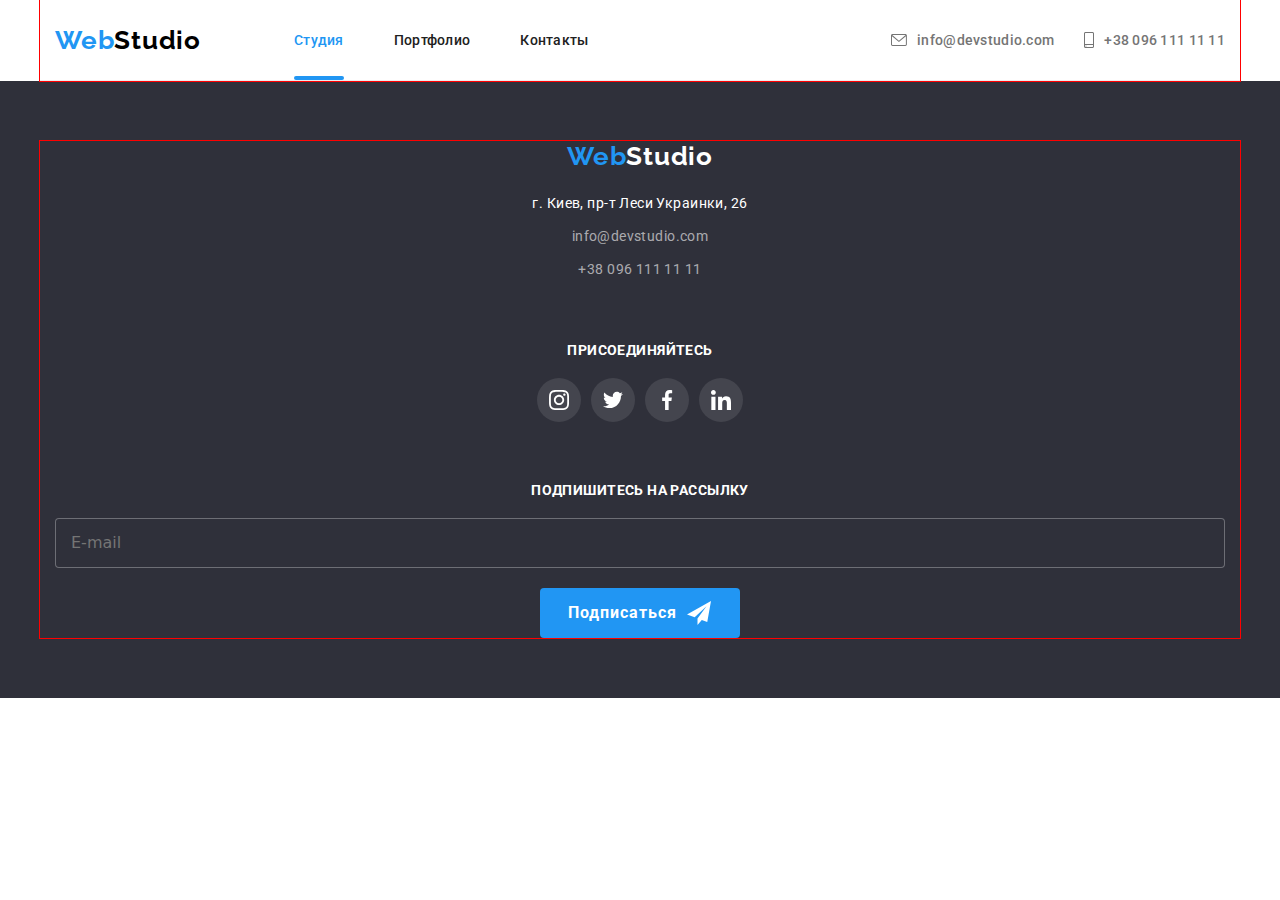
==== commit bf089e27: "дз8" ====
--- a/index.html
+++ b/index.html
@@ -17,10 +17,11 @@
 </head>
 <body>
     <!--------шапка---------->
-    <header>
+    <header class="">
         <div class="container header-nav">
+            <a class="link header-logo-web" href="./index.html">Web<span class="header-logo-studio">Studio</span></a>
+            <button type="button" class="header-button__close">close</button>
             <nav class="main-nav">
-                <a class="link header-logo-web" href="./index.html">Web<span class="header-logo-studio">Studio</span></a>
                 <ul class="list header__box-list">
                     <li class="header__list">
                         <a class="link header__link current" href="./index.html">Студия</a>
@@ -54,14 +55,14 @@
     </header>
     <!---------ГЕРОЙ-------->
     <main>
-        <section class="hero">
+        <!-- <section class="hero">
             <div class="container">
             <h1 class="hero-text">Эффективные решения для вашего бизнеса</h1>
             <button class="hero-btn" type="button" data-modal-open>Заказать услугу</button>
             </div>
-        </section>
+        </section> -->
         <!------Особенности------>
-        <section class="advantage section">
+        <!-- <section class="advantage section">
             <div class="container">
                 <h2 class="visually-hidden">Особенности</h2>
                 <ul class="list advantage__text">
@@ -107,9 +108,9 @@
                     </li>
                 </ul>
             </div>
-        </section>
+        </section> -->
         <!-----Чем-мы-занимаемся----->
-        <section class="work__container ">
+        <!-- <section class="work__container ">
             <div class="container">
             <h2 class="title">Чем мы занимаемся</h2>
             <ul class="list work__container-img">
@@ -127,9 +128,9 @@
                 </li>
             </ul>
             </div>
-        </section>
+        </section> -->
         <!-----Наша команда----->
-        <section class="section team">
+        <!-- <section class="section team">
             <div class="container">
                 <h2 class="title">Наша команда</h2>
                 <ul class="list team__container">
@@ -299,9 +300,9 @@
                     </li>
                 </ul>
             </div>
-        </section>
+        </section> -->
         <!-- -----Постоянные-клиенты----- -->
-        <section class="clients section">
+        <!-- <section class="clients section">
             <div class="container">
                 <h2 class="title">Постоянные клиенты</h2>
                 <ul class="list clients__box">
@@ -355,7 +356,7 @@
                     </li>
                 </ul>
             </div>
-        </section>
+        </section> -->
     </main>
     <!-----футер--Подвал----->
     <footer class="footer">
@@ -433,7 +434,7 @@
         </div>
     </footer>
     <!-- -----modal------ -->
-    <div class="backdrop is-hidden" data-modal>
+    <!-- <div class="backdrop is-hidden" data-modal>
         <div class="modal">
             <button type="button" class="modal__close" data-modal-close>
                 <svg class="modal__close-icon">
@@ -511,7 +512,7 @@
                 <button class="modal__button" type="submit">Отправить</button>
             </form>
         </div>
-    </div>
+    </div> -->
     <script src="./js/modal.js"></script>
 </body>
 </html>
--- a/css/main.css
+++ b/css/main.css
@@ -37,10 +37,29 @@
 }
 
 .container {
-  width: 1200px;
+  width: 100%;
   padding-left: 15px;
   padding-right: 15px;
   margin: 0 auto;
+  outline: 1px solid red;
+}
+
+@media screen and (min-width: 480px) {
+  .container {
+    width: 480px;
+  }
+}
+
+@media screen and (min-width: 768px) {
+  .container {
+    width: 768px;
+  }
+}
+
+@media screen and (min-width: 1200px) {
+  .container {
+    width: 1200px;
+  }
 }
 
 .hero-btn {
@@ -78,7 +97,18 @@
   line-height: 31px;
   letter-spacing: 0.03em;
   color: #2196f3;
-  margin-right: 93px;
+}
+
+@media screen and (min-width: 768px) {
+  .header-logo-web {
+    margin-right: 88px;
+  }
+}
+
+@media screen and (min-width: 1200px) {
+  .header-logo-web {
+    margin-right: 93px;
+  }
 }
 
 .header-logo-studio {
@@ -140,15 +170,31 @@
   overflow: hidden;
 }
 
+.header {
+  padding: 16px 0px;
+}
+
 .header-nav {
   display: flex;
+  justify-content: space-between;
   align-items: center;
   border-bottom: 1px solid #ececec;
 }
 
 .main-nav {
-  display: flex;
-  align-items: center;
+  display: none;
+}
+
+@media screen and (min-width: 768px) {
+  .main-nav {
+    display: block;
+  }
+}
+
+@media screen and (min-width: 768px) {
+  .header-button__close {
+    display: none;
+  }
 }
 
 .header__box-list {
@@ -160,7 +206,7 @@
 }
 
 .header__list + .header__list {
-  margin-left: 30px;
+  margin-left: 50px;
 }
 
 .header__link {
@@ -196,9 +242,27 @@
 }
 
 .header-tel-mail {
-  display: flex;
-  align-items: center;
-  margin-left: auto;
+  display: none;
+}
+
+@media screen and (min-width: 768px) {
+  .header-tel-mail {
+    display: block;
+    margin-left: auto;
+  }
+  .header-tel-mail .header-contact:not(:last-child) {
+    margin-bottom: 10px;
+  }
+}
+
+@media screen and (min-width: 1200px) {
+  .header-tel-mail {
+    display: flex;
+  }
+  .header-tel-mail .header-contact:not(:last-child) {
+    margin-right: 30px;
+    margin-bottom: 0px;
+  }
 }
 
 .header-mail {
@@ -251,10 +315,6 @@
   height: 16px;
   margin-right: 10px;
   fill: currentColor;
-}
-
-.header-contact:not(:last-child) {
-  margin-right: 50px;
 }
 
 .hero {
@@ -496,8 +556,17 @@
 }
 
 .container-footer {
-  display: flex;
   align-items: baseline;
+}
+
+@media screen and (min-width: 480px) {
+  .container-footer {
+    text-align: center;
+  }
+}
+
+.footer-container {
+  margin-bottom: 60px;
 }
 
 .footer {
@@ -550,7 +619,8 @@
 }
 
 .social {
-  margin-left: 70px;
+  margin-bottom: 60px;
+  align-items: center;
 }
 
 .social__text {
@@ -567,6 +637,8 @@
 .social__links {
   display: flex;
   margin-top: 20px;
+  text-align: center;
+  justify-content: center;
 }
 
 .social__pre-link {
@@ -616,14 +688,6 @@
   margin-bottom: 20px;
 }
 
-.send__mail {
-  margin-left: 93px;
-}
-
-.send__form {
-  display: flex;
-}
-
 .send__icon {
   width: 24px;
   height: 24px;
@@ -631,9 +695,10 @@
 }
 
 .input-mail {
-  width: 358px;
+  width: 100%;
   height: 50px;
   margin-right: 12px;
+  margin-bottom: 20px;
   border: 1px solid rgba(255, 255, 255, 0.3);
   box-sizing: border-box;
   border-radius: 4px;
@@ -654,6 +719,7 @@
 .button-send {
   width: 200px;
   height: 50px;
+  margin: auto;
   background: var(--accent-color);
   border-radius: 4px;
   border: none;
--- a/css/main.min.css
+++ b/css/main.min.css
@@ -1,2 +1,2 @@
-:root{--header-text-color: #212121;--accent-color: #2196f3;--main-title-color: #212121;--portfolio-text-color: #212121}h1,h2,h3,h4,h5,h6,p{margin:0}ul{padding:0;margin:0}.link{text-decoration:none}.list{list-style:none}.button{cursor:pointer}body{font-family:"Roboto", sans-serif}.container{width:1200px;padding-left:15px;padding-right:15px;margin:0 auto}.hero-btn{padding:10px 32px;margin:0 auto;font-family:Roboto;font-style:normal;font-weight:bold;font-size:16px;line-height:1.87;display:block;align-items:center;text-align:center;letter-spacing:0.06em;color:#ffffff;cursor:pointer;background:#2196f3;box-shadow:0px 4px 4px rgba(0,0,0,0.15);border-radius:4px;border:none;transition-property:color;transition-duration:250ms;transition-timing-function:linear cubic-bezier(0.4, 0, 0.2, 1)}.hero-btn:hover,.hero-btn:focus{color:#188ce8}.header-logo-web{font-family:Raleway;font-weight:bold;font-size:26px;line-height:31px;letter-spacing:0.03em;color:#2196f3;margin-right:93px}.header-logo-studio{font-family:Raleway;font-weight:bold;font-size:26px;line-height:31px;letter-spacing:0.03em;color:#000000}.footer-logo-web{display:block;margin-bottom:20px;font-family:Raleway;font-weight:bold;font-size:26px;line-height:31px;letter-spacing:0.03em;color:#2196f3}.footer-logo-studio{font-family:Raleway;font-weight:bold;font-size:26px;line-height:31px;letter-spacing:0.03em;color:#ffffff}.section{padding-top:94px;padding-bottom:94px}.title{margin-bottom:50px;font-family:Roboto;font-style:normal;font-weight:bold;font-size:36px;line-height:42px;text-align:center;letter-spacing:0.03em;color:var(--header-text-color)}.visually-hidden{position:absolute;width:1px;height:1px;margin:-1px;border:0;padding:0;white-space:nowrap;clip-path:inset(100%);clip:rect(0 0 0 0);overflow:hidden}.header-nav{display:flex;align-items:center;border-bottom:1px solid #ececec}.main-nav{display:flex;align-items:center}.header__box-list{display:flex}.header__list .current{color:#2196f3}.header__list+.header__list{margin-left:30px}.header__link{display:block;font-family:Roboto;font-style:normal;font-weight:500;font-size:14px;line-height:16px;letter-spacing:0.02em;color:var(--header-text-color);padding-top:32px;padding-bottom:32px;position:relative;transition-property:color;transition-duration:250ms;transition-timing-function:linear cubic-bezier(0.4, 0, 0.2, 1)}.header__link:hover,.header__link:focus{color:var(--accent-color)}.header__link.current::after{content:"";width:100%;height:4px;background-color:#2196f3;position:absolute;display:block;bottom:0;border-radius:2px}.header-tel-mail{display:flex;align-items:center;margin-left:auto}.header-mail{display:flex;align-items:center;font-family:Roboto;font-style:normal;font-weight:500;font-size:14px;line-height:16px;letter-spacing:0.02em;color:#757575;transition-property:color;transition-duration:250ms;transition-timing-function:linear cubic-bezier(0.4, 0, 0.2, 1)}.header-mail:hover,.header-mail:focus{color:var(--accent-color)}.header-icon-mail{width:16px;height:12px;margin-right:10px;fill:currentColor}.header-tel{display:flex;align-items:center;font-family:Roboto;font-style:normal;font-weight:500;font-size:14px;line-height:16px;letter-spacing:0.02em;color:#757575;transition-property:color;transition-duration:250ms;transition-timing-function:linear cubic-bezier(0.4, 0, 0.2, 1)}.header-tel:hover,.header-tel:focus{color:var(--accent-color)}.header-icon-tel{width:10px;height:16px;margin-right:10px;fill:currentColor}.header-contact:not(:last-child){margin-right:50px}.hero{background-color:#2f303a;padding-top:200px;padding-bottom:200px}.hero{background-image:url(/images/symbol-defs.svg)}.hero{max-width:1600px;min-height:600px;margin-left:auto;margin-right:auto;background-image:linear-gradient(rgba(47,48,58,0.4), rgba(47,48,58,0.4)),url(../images/img-hero.jpg);background-position:center;background-size:cover}.hero-text{width:696px;height:120px;font-family:Roboto;font-style:normal;font-weight:900;font-size:44px;line-height:1.36;text-align:center;letter-spacing:0.06em;text-transform:uppercase;color:#ffffff;margin:0 auto;margin-bottom:30px;display:block}.advantage__thumb{display:flex;align-items:center;justify-content:center;height:120px;background:#f5f4fa;border-radius:4px;margin-bottom:30px}.advantage__text{display:flex}.advantage__pre-text:not(:last-child){margin-right:30px}.advantage__list-text{margin-bottom:10px;font-family:Roboto;font-style:normal;font-weight:bold;font-size:14px;line-height:16px;letter-spacing:0.03em;color:var(--main-title-color);text-transform:uppercase}.advantage__title{font-family:Roboto;font-style:normal;font-weight:normal;font-size:14px;line-height:1.71;letter-spacing:0.03em;color:#757575}.work__container{padding-bottom:94px}.work__container-img{display:inline-flex}.work__item-img{position:relative}.work__item-img:not(:last-child){margin-right:30px}.work__item-img::before{content:"";position:absolute;bottom:2px;left:0;display:inline-block;width:370px;height:70px;background-color:rgba(47,48,58,0.8)}.work__img-text{position:absolute;bottom:27px;left:83px;font-family:Roboto;font-style:normal;font-weight:bold;font-size:14px;line-height:16px;text-align:center;letter-spacing:0.03em;text-transform:uppercase;color:#ffffff}.team{background-color:#f5f4fa}.team__container{display:flex}.team__pre-items{background-color:#ffffff;box-shadow:0px 1px 3px rgba(0,0,0,0.12),0px 1px 1px rgba(0,0,0,0.14),0px 2px 1px rgba(0,0,0,0.2);border-radius:0px 0px 4px 4px}.team__pre-items:not(:last-child){margin-right:30px}.team__box-text{padding-top:30px;padding-bottom:30px}.team__items-text{margin-bottom:10px;font-family:Roboto;font-style:normal;font-weight:500;font-size:16px;line-height:19px;text-align:center;letter-spacing:0.03em;color:var(--header-text-color)}.team__title{font-family:Roboto;font-style:normal;font-weight:normal;font-size:16px;line-height:19px;text-align:center;letter-spacing:0.03em;color:#757575}.team__social-list{display:flex;justify-content:center;margin-top:16px}.team__box-link{width:44px;height:44px}.team__link{width:100%;height:100%;border-radius:50%;display:flex;align-items:center;justify-content:center;color:#afb1b8;transition-property:background-color, color;transition-duration:250ms;transition-timing-function:linear cubic-bezier(0.4, 0, 0.2, 1)}.team__link:hover,.team__link:focus{background-color:#2196f3;color:white}.team__social-icon{width:20px;height:20px;fill:currentColor}.clients__box{display:flex}.clients__link{width:170px;height:92px}.clients__link:not(:last-child){margin-right:30px}.clients__link-icon{width:100%;height:100%;border:1px solid #afb1b8;display:flex;align-items:center;justify-content:center;border-radius:4px;color:#757575;transition-property:color, border;transition-duration:250ms;transition-timing-function:linear cubic-bezier(0.4, 0, 0.2, 1)}.clients__link-icon:hover,.clients__link-icon:focus{color:var(--accent-color);border:1px solid var(--accent-color)}.clients__icon{width:106px;height:60px;fill:currentColor}.container-footer{display:flex;align-items:baseline}.footer{background-color:#2f303a;padding-top:60px;padding-bottom:60px}.footer__pre-container:not(:last-child){margin-bottom:9px}.footer__map{font-family:Roboto;font-style:normal;font-weight:normal;font-size:14px;line-height:1.71;letter-spacing:0.03em;color:#ffffff;transition-property:color;transition-duration:250ms;transition-timing-function:linear cubic-bezier(0.4, 0, 0.2, 1)}.footer__map:hover,.footer__map:focus{color:var(--accent-color)}.footer__list{font-family:Roboto;font-style:normal;font-weight:normal;font-size:14px;line-height:1.71;letter-spacing:0.03em;color:rgba(255,255,255,0.6);transition-property:color;transition-duration:250ms;transition-timing-function:linear cubic-bezier(0.4, 0, 0.2, 1)}.footer__list:hover,.footer__list:focus{color:var(--accent-color)}address{font-family:Roboto;font-style:normal}.social{margin-left:70px}.social__text{font-family:Roboto;font-style:normal;font-weight:bold;font-size:14px;line-height:16px;letter-spacing:0.03em;text-transform:uppercase;color:#ffffff}.social__links{display:flex;margin-top:20px}.social__pre-link{background-color:rgba(255,255,255,0.1);border-radius:50%;width:44px;height:44px}.social__pre-link+.social__pre-link{margin-left:10px}.social__link{width:100%;height:100%;border-radius:50%;display:flex;align-items:center;justify-content:center;color:#ffffff;transition-property:background-color, color;transition-duration:250ms;transition-timing-function:linear cubic-bezier(0.4, 0, 0.2, 1)}.social__link:hover,.social__link:focus{color:#ffffff;background-color:var(--accent-color)}.social__icon{width:20px;height:20px;fill:currentColor}.send__text{font-family:Roboto;font-style:normal;font-weight:bold;font-size:14px;line-height:16px;letter-spacing:0.03em;text-transform:uppercase;color:#ffffff;margin-bottom:20px}.send__mail{margin-left:93px}.send__form{display:flex}.send__icon{width:24px;height:24px;margin-left:10px}.input-mail{width:358px;height:50px;margin-right:12px;border:1px solid rgba(255,255,255,0.3);box-sizing:border-box;border-radius:4px;background-color:#2f303a;color:#ffffff;padding-left:15px;padding-right:15px;cursor:pointer;transition-property:filter;transition-duration:250ms;transition-timing-function:linear cubic-bezier(0.4, 0, 0.2, 1)}.input-mail:hover,.input-mail:focus{filter:drop-shadow(0px 4px 4px rgba(0,0,0,0.15))}.button-send{width:200px;height:50px;background:var(--accent-color);border-radius:4px;border:none;font-family:Roboto;font-style:normal;font-weight:bold;font-size:16px;line-height:1.87;display:flex;align-items:center;text-align:center;letter-spacing:0.06em;color:#ffffff;padding:10px 28px;cursor:pointer;transition-property:box-shadow;transition-duration:250ms;transition-timing-function:linear cubic-bezier(0.4, 0, 0.2, 1)}.button-send:hover,.button-send:focus{box-shadow:0px 4px 4px rgba(0,0,0,0.15)}.backdrop{width:100vw;height:100vh;background-color:rgba(0,0,0,0.2);border:1px solid #000000;box-sizing:border-box;box-shadow:0px 4px 4px rgba(0,0,0,0.25);position:fixed;top:0;transition:opacity 500ms linear, visibility 500ms}.backdrop.is-hidden .modal{transform:scale(1.5) translate(-1000px);transition:transform 500ms}.modal{padding:40px;width:528px;min-height:581px;background-color:#ffffff;box-shadow:0px 1px 3px rgba(0,0,0,0.12),0px 1px 1px rgba(0,0,0,0.14),0px 2px 1px rgba(0,0,0,0.2);border-radius:4px;position:absolute;top:50%;left:50%;transform:scale(1);transform:translate(-50%, -50%);transition:transform 500ms}.modal__close{width:30px;height:30px;background-color:#ffffff;border:1px solid rgba(0,0,0,0.1);border-radius:50%;box-sizing:border-box;position:absolute;top:8px;right:8px;display:flex;align-items:center;justify-content:center;cursor:pointer;fill:currentColor;transition-property:color;transition-duration:250ms;transition-timing-function:linear cubic-bezier(0.4, 0, 0.2, 1)}.modal__close:hover,.modal__close:focus{color:var(--accent-color)}.modal__close-icon{width:18px;height:18px}.modal__title{margin-bottom:12px;font-family:Roboto;font-style:normal;font-weight:bold;font-size:20px;line-height:23px;text-align:center;letter-spacing:0.03em;color:#212121}.modal__field{margin-bottom:10px}.modal__field-feedbeck{margin-bottom:20px}.modal__field-check{margin-bottom:30px}.modal__input-text{display:block;margin-bottom:4px;font-family:Roboto;font-style:normal;font-weight:normal;font-size:12px;line-height:14px;letter-spacing:0.01em;color:#757575}.modal__wrap{position:relative}.modal__form-text{padding:12px 16px;resize:none;width:100%;height:120px;border:1px solid rgba(33,33,33,0.2);box-sizing:border-box;border-radius:4px;outline:none;cursor:pointer;transition-property:border;transition-duration:250ms;transition-timing-function:linear cubic-bezier(0.4, 0, 0.2, 1)}.modal__form-text:focus{border:1px solid #2196f3;border-radius:4px}.modal__check-text{font-family:Roboto;font-style:normal;font-weight:normal;font-size:14px;line-height:1.71;letter-spacing:0.03em;color:#757575;display:flex;align-items:center;justify-content:center}.modal__check-icon{width:16px;height:15px;border:2px solid #212121;border-radius:2px;margin-right:8.38px;display:flex;align-items:center;justify-content:center}.modal__text-link{font-family:Roboto;font-style:normal;font-weight:normal;font-size:14px;line-height:1.71;letter-spacing:0.03em;text-decoration-line:underline;color:var(--accent-color);margin-left:3px}.modal__button{font-family:Roboto;font-style:normal;font-weight:bold;font-size:16px;line-height:1.87;display:flex;align-items:center;text-align:center;letter-spacing:0.06em;color:#ffffff;display:block;margin:0 auto;width:200px;height:50px;background:#2196f3;box-shadow:0px 4px 4px rgba(0,0,0,0.15);border-radius:4px;border:none;cursor:pointer}.is-hidden{visibility:hidden;opacity:0;pointer-events:none}.person-modal{width:18px;height:18px;position:absolute;left:12px;top:50%;transform:translateY(-50%);cursor:pointer;fill:currentColor;transition-property:fill;transition-duration:250ms;transition-timing-function:linear cubic-bezier(0.4, 0, 0.2, 1)}.modal-form-input{padding-left:42px;padding-right:12px;width:100%;height:40px;border:1px solid rgba(33,33,33,0.2);box-sizing:border-box;border-radius:4px;outline:none;cursor:pointer;transition-property:border;transition-duration:250ms;transition-timing-function:linear cubic-bezier(0.4, 0, 0.2, 1)}.modal-form-input:focus{border:1px solid #2196f3;border-radius:4px}.modal-form-input:focus+.person-modal{fill:var(--accent-color)}.modal-form-input::modal-form-input{font-family:Roboto;font-style:normal;font-weight:normal;font-size:14px;line-height:16px;letter-spacing:0.01em;color:rgba(117,117,117,0.5)}.check-icon-modal{width:11px;height:8px;fill:#ffffff}.modal-check:checked+.modal__check-text .modal__check-icon{background-color:var(--accent-color);border:none}.modal-check:focus+.modal__check-text .modal__check-icon{border-color:var(--accent-color)}.projects{display:flex;flex-wrap:wrap}.projects__box-btn{display:block;display:flex;justify-content:center;margin-bottom:50px}.projects__button:not(:last-child){margin-right:8px}.projects__list-btn{padding:8px 22px;font-family:Roboto;font-style:normal;font-weight:500;font-size:16px;line-height:1.62;text-align:center;letter-spacing:0.03em;color:#212121;cursor:pointer;border-radius:4px;border:none;background:#f5f4fa;border-radius:4px;transition-property:background-color, color, box-shadow;transition-duration:250ms;transition-timing-function:linear cubic-bezier(0.4, 0, 0.2, 1)}.projects__list-btn:hover,.projects__list-btn:focus{background:#2196f3;color:#ffffff;box-shadow:0px 3px 1px rgba(0,0,0,0.1),0px 1px 2px rgba(0,0,0,0.08),0px 2px 2px rgba(0,0,0,0.12);border-radius:4px}.projects__img{width:370px;margin-right:30px;margin-bottom:30px;transition-property:box-shadow;transition-duration:250ms;transition-timing-function:linear cubic-bezier(0.4, 0, 0.2, 1)}.projects__img:hover,.projects__img:focus{box-shadow:0px 1px 1px rgba(0,0,0,0.12),0px 4px 4px rgba(0,0,0,0.06),1px 4px 6px rgba(0,0,0,0.16)}.projects__img:nth-child(3n){margin-right:0}.projects__img:nth-last-child(-n+3){margin-bottom:0px}.projects__link :hover .flex-top-text,.projects :focus .flex-top-text{transform:translateY(0)}.projects__img-wrap{position:relative;overflow:hidden}.projects__text-container{padding:20px 24px;border-right:1px solid #eee;border-bottom:1px solid #eee;border-left:1px solid #eee}.projects__text{font-family:Roboto;font-style:normal;font-weight:bold;font-size:18px;line-height:2;letter-spacing:0.06em;color:var(--portfolio-text-color)}.projects__title{font-family:Roboto;font-style:normal;font-weight:normal;font-size:16px;line-height:1.87;letter-spacing:0.03em;color:#757575}.flex-top-text{font-family:Roboto;font-style:normal;font-weight:normal;font-size:18px;line-height:1.56;letter-spacing:0.03em;color:#ffffff;padding:63px 24px;background-color:rgba(33,150,243,0.9);position:absolute;top:0;left:0;height:100%;transform:translateY(100%);transition:transform 250ms cubic-bezier(0.4, 0, 0.2, 1)}
+:root{--header-text-color: #212121;--accent-color: #2196f3;--main-title-color: #212121;--portfolio-text-color: #212121}h1,h2,h3,h4,h5,h6,p{margin:0}ul{padding:0;margin:0}.link{text-decoration:none}.list{list-style:none}.button{cursor:pointer}body{font-family:"Roboto", sans-serif}.container{width:100%;padding-left:15px;padding-right:15px;margin:0 auto;outline:1px solid red}@media screen and (min-width: 480px){.container{width:480px}}@media screen and (min-width: 768px){.container{width:768px}}@media screen and (min-width: 1200px){.container{width:1200px}}.hero-btn{padding:10px 32px;margin:0 auto;font-family:Roboto;font-style:normal;font-weight:bold;font-size:16px;line-height:1.87;display:block;align-items:center;text-align:center;letter-spacing:0.06em;color:#ffffff;cursor:pointer;background:#2196f3;box-shadow:0px 4px 4px rgba(0,0,0,0.15);border-radius:4px;border:none;transition-property:color;transition-duration:250ms;transition-timing-function:linear cubic-bezier(0.4, 0, 0.2, 1)}.hero-btn:hover,.hero-btn:focus{color:#188ce8}.header-logo-web{font-family:Raleway;font-weight:bold;font-size:26px;line-height:31px;letter-spacing:0.03em;color:#2196f3}@media screen and (min-width: 768px){.header-logo-web{margin-right:88px}}@media screen and (min-width: 1200px){.header-logo-web{margin-right:93px}}.header-logo-studio{font-family:Raleway;font-weight:bold;font-size:26px;line-height:31px;letter-spacing:0.03em;color:#000000}.footer-logo-web{display:block;margin-bottom:20px;font-family:Raleway;font-weight:bold;font-size:26px;line-height:31px;letter-spacing:0.03em;color:#2196f3}.footer-logo-studio{font-family:Raleway;font-weight:bold;font-size:26px;line-height:31px;letter-spacing:0.03em;color:#ffffff}.section{padding-top:94px;padding-bottom:94px}.title{margin-bottom:50px;font-family:Roboto;font-style:normal;font-weight:bold;font-size:36px;line-height:42px;text-align:center;letter-spacing:0.03em;color:var(--header-text-color)}.visually-hidden{position:absolute;width:1px;height:1px;margin:-1px;border:0;padding:0;white-space:nowrap;clip-path:inset(100%);clip:rect(0 0 0 0);overflow:hidden}.header{padding:16px 0px}.header-nav{display:flex;justify-content:space-between;align-items:center;border-bottom:1px solid #ececec}.main-nav{display:none}@media screen and (min-width: 768px){.main-nav{display:block}}@media screen and (min-width: 768px){.header-button__close{display:none}}.header__box-list{display:flex}.header__list .current{color:#2196f3}.header__list+.header__list{margin-left:50px}.header__link{display:block;font-family:Roboto;font-style:normal;font-weight:500;font-size:14px;line-height:16px;letter-spacing:0.02em;color:var(--header-text-color);padding-top:32px;padding-bottom:32px;position:relative;transition-property:color;transition-duration:250ms;transition-timing-function:linear cubic-bezier(0.4, 0, 0.2, 1)}.header__link:hover,.header__link:focus{color:var(--accent-color)}.header__link.current::after{content:"";width:100%;height:4px;background-color:#2196f3;position:absolute;display:block;bottom:0;border-radius:2px}.header-tel-mail{display:none}@media screen and (min-width: 768px){.header-tel-mail{display:block;margin-left:auto}.header-tel-mail .header-contact:not(:last-child){margin-bottom:10px}}@media screen and (min-width: 1200px){.header-tel-mail{display:flex}.header-tel-mail .header-contact:not(:last-child){margin-right:30px;margin-bottom:0px}}.header-mail{display:flex;align-items:center;font-family:Roboto;font-style:normal;font-weight:500;font-size:14px;line-height:16px;letter-spacing:0.02em;color:#757575;transition-property:color;transition-duration:250ms;transition-timing-function:linear cubic-bezier(0.4, 0, 0.2, 1)}.header-mail:hover,.header-mail:focus{color:var(--accent-color)}.header-icon-mail{width:16px;height:12px;margin-right:10px;fill:currentColor}.header-tel{display:flex;align-items:center;font-family:Roboto;font-style:normal;font-weight:500;font-size:14px;line-height:16px;letter-spacing:0.02em;color:#757575;transition-property:color;transition-duration:250ms;transition-timing-function:linear cubic-bezier(0.4, 0, 0.2, 1)}.header-tel:hover,.header-tel:focus{color:var(--accent-color)}.header-icon-tel{width:10px;height:16px;margin-right:10px;fill:currentColor}.hero{background-color:#2f303a;padding-top:200px;padding-bottom:200px}.hero{background-image:url(/images/symbol-defs.svg)}.hero{max-width:1600px;min-height:600px;margin-left:auto;margin-right:auto;background-image:linear-gradient(rgba(47,48,58,0.4), rgba(47,48,58,0.4)),url(../images/img-hero.jpg);background-position:center;background-size:cover}.hero-text{width:696px;height:120px;font-family:Roboto;font-style:normal;font-weight:900;font-size:44px;line-height:1.36;text-align:center;letter-spacing:0.06em;text-transform:uppercase;color:#ffffff;margin:0 auto;margin-bottom:30px;display:block}.advantage__thumb{display:flex;align-items:center;justify-content:center;height:120px;background:#f5f4fa;border-radius:4px;margin-bottom:30px}.advantage__text{display:flex}.advantage__pre-text:not(:last-child){margin-right:30px}.advantage__list-text{margin-bottom:10px;font-family:Roboto;font-style:normal;font-weight:bold;font-size:14px;line-height:16px;letter-spacing:0.03em;color:var(--main-title-color);text-transform:uppercase}.advantage__title{font-family:Roboto;font-style:normal;font-weight:normal;font-size:14px;line-height:1.71;letter-spacing:0.03em;color:#757575}.work__container{padding-bottom:94px}.work__container-img{display:inline-flex}.work__item-img{position:relative}.work__item-img:not(:last-child){margin-right:30px}.work__item-img::before{content:"";position:absolute;bottom:2px;left:0;display:inline-block;width:370px;height:70px;background-color:rgba(47,48,58,0.8)}.work__img-text{position:absolute;bottom:27px;left:83px;font-family:Roboto;font-style:normal;font-weight:bold;font-size:14px;line-height:16px;text-align:center;letter-spacing:0.03em;text-transform:uppercase;color:#ffffff}.team{background-color:#f5f4fa}.team__container{display:flex}.team__pre-items{background-color:#ffffff;box-shadow:0px 1px 3px rgba(0,0,0,0.12),0px 1px 1px rgba(0,0,0,0.14),0px 2px 1px rgba(0,0,0,0.2);border-radius:0px 0px 4px 4px}.team__pre-items:not(:last-child){margin-right:30px}.team__box-text{padding-top:30px;padding-bottom:30px}.team__items-text{margin-bottom:10px;font-family:Roboto;font-style:normal;font-weight:500;font-size:16px;line-height:19px;text-align:center;letter-spacing:0.03em;color:var(--header-text-color)}.team__title{font-family:Roboto;font-style:normal;font-weight:normal;font-size:16px;line-height:19px;text-align:center;letter-spacing:0.03em;color:#757575}.team__social-list{display:flex;justify-content:center;margin-top:16px}.team__box-link{width:44px;height:44px}.team__link{width:100%;height:100%;border-radius:50%;display:flex;align-items:center;justify-content:center;color:#afb1b8;transition-property:background-color, color;transition-duration:250ms;transition-timing-function:linear cubic-bezier(0.4, 0, 0.2, 1)}.team__link:hover,.team__link:focus{background-color:#2196f3;color:white}.team__social-icon{width:20px;height:20px;fill:currentColor}.clients__box{display:flex}.clients__link{width:170px;height:92px}.clients__link:not(:last-child){margin-right:30px}.clients__link-icon{width:100%;height:100%;border:1px solid #afb1b8;display:flex;align-items:center;justify-content:center;border-radius:4px;color:#757575;transition-property:color, border;transition-duration:250ms;transition-timing-function:linear cubic-bezier(0.4, 0, 0.2, 1)}.clients__link-icon:hover,.clients__link-icon:focus{color:var(--accent-color);border:1px solid var(--accent-color)}.clients__icon{width:106px;height:60px;fill:currentColor}.container-footer{align-items:baseline}@media screen and (min-width: 480px){.container-footer{text-align:center}}.footer-container{margin-bottom:60px}.footer{background-color:#2f303a;padding-top:60px;padding-bottom:60px}.footer__pre-container:not(:last-child){margin-bottom:9px}.footer__map{font-family:Roboto;font-style:normal;font-weight:normal;font-size:14px;line-height:1.71;letter-spacing:0.03em;color:#ffffff;transition-property:color;transition-duration:250ms;transition-timing-function:linear cubic-bezier(0.4, 0, 0.2, 1)}.footer__map:hover,.footer__map:focus{color:var(--accent-color)}.footer__list{font-family:Roboto;font-style:normal;font-weight:normal;font-size:14px;line-height:1.71;letter-spacing:0.03em;color:rgba(255,255,255,0.6);transition-property:color;transition-duration:250ms;transition-timing-function:linear cubic-bezier(0.4, 0, 0.2, 1)}.footer__list:hover,.footer__list:focus{color:var(--accent-color)}address{font-family:Roboto;font-style:normal}.social{margin-bottom:60px;align-items:center}.social__text{font-family:Roboto;font-style:normal;font-weight:bold;font-size:14px;line-height:16px;letter-spacing:0.03em;text-transform:uppercase;color:#ffffff}.social__links{display:flex;margin-top:20px;text-align:center;justify-content:center}.social__pre-link{background-color:rgba(255,255,255,0.1);border-radius:50%;width:44px;height:44px}.social__pre-link+.social__pre-link{margin-left:10px}.social__link{width:100%;height:100%;border-radius:50%;display:flex;align-items:center;justify-content:center;color:#ffffff;transition-property:background-color, color;transition-duration:250ms;transition-timing-function:linear cubic-bezier(0.4, 0, 0.2, 1)}.social__link:hover,.social__link:focus{color:#ffffff;background-color:var(--accent-color)}.social__icon{width:20px;height:20px;fill:currentColor}.send__text{font-family:Roboto;font-style:normal;font-weight:bold;font-size:14px;line-height:16px;letter-spacing:0.03em;text-transform:uppercase;color:#ffffff;margin-bottom:20px}.send__icon{width:24px;height:24px;margin-left:10px}.input-mail{width:100%;height:50px;margin-right:12px;margin-bottom:20px;border:1px solid rgba(255,255,255,0.3);box-sizing:border-box;border-radius:4px;background-color:#2f303a;color:#ffffff;padding-left:15px;padding-right:15px;cursor:pointer;transition-property:filter;transition-duration:250ms;transition-timing-function:linear cubic-bezier(0.4, 0, 0.2, 1)}.input-mail:hover,.input-mail:focus{filter:drop-shadow(0px 4px 4px rgba(0,0,0,0.15))}.button-send{width:200px;height:50px;margin:auto;background:var(--accent-color);border-radius:4px;border:none;font-family:Roboto;font-style:normal;font-weight:bold;font-size:16px;line-height:1.87;display:flex;align-items:center;text-align:center;letter-spacing:0.06em;color:#ffffff;padding:10px 28px;cursor:pointer;transition-property:box-shadow;transition-duration:250ms;transition-timing-function:linear cubic-bezier(0.4, 0, 0.2, 1)}.button-send:hover,.button-send:focus{box-shadow:0px 4px 4px rgba(0,0,0,0.15)}.backdrop{width:100vw;height:100vh;background-color:rgba(0,0,0,0.2);border:1px solid #000000;box-sizing:border-box;box-shadow:0px 4px 4px rgba(0,0,0,0.25);position:fixed;top:0;transition:opacity 500ms linear, visibility 500ms}.backdrop.is-hidden .modal{transform:scale(1.5) translate(-1000px);transition:transform 500ms}.modal{padding:40px;width:528px;min-height:581px;background-color:#ffffff;box-shadow:0px 1px 3px rgba(0,0,0,0.12),0px 1px 1px rgba(0,0,0,0.14),0px 2px 1px rgba(0,0,0,0.2);border-radius:4px;position:absolute;top:50%;left:50%;transform:scale(1);transform:translate(-50%, -50%);transition:transform 500ms}.modal__close{width:30px;height:30px;background-color:#ffffff;border:1px solid rgba(0,0,0,0.1);border-radius:50%;box-sizing:border-box;position:absolute;top:8px;right:8px;display:flex;align-items:center;justify-content:center;cursor:pointer;fill:currentColor;transition-property:color;transition-duration:250ms;transition-timing-function:linear cubic-bezier(0.4, 0, 0.2, 1)}.modal__close:hover,.modal__close:focus{color:var(--accent-color)}.modal__close-icon{width:18px;height:18px}.modal__title{margin-bottom:12px;font-family:Roboto;font-style:normal;font-weight:bold;font-size:20px;line-height:23px;text-align:center;letter-spacing:0.03em;color:#212121}.modal__field{margin-bottom:10px}.modal__field-feedbeck{margin-bottom:20px}.modal__field-check{margin-bottom:30px}.modal__input-text{display:block;margin-bottom:4px;font-family:Roboto;font-style:normal;font-weight:normal;font-size:12px;line-height:14px;letter-spacing:0.01em;color:#757575}.modal__wrap{position:relative}.modal__form-text{padding:12px 16px;resize:none;width:100%;height:120px;border:1px solid rgba(33,33,33,0.2);box-sizing:border-box;border-radius:4px;outline:none;cursor:pointer;transition-property:border;transition-duration:250ms;transition-timing-function:linear cubic-bezier(0.4, 0, 0.2, 1)}.modal__form-text:focus{border:1px solid #2196f3;border-radius:4px}.modal__check-text{font-family:Roboto;font-style:normal;font-weight:normal;font-size:14px;line-height:1.71;letter-spacing:0.03em;color:#757575;display:flex;align-items:center;justify-content:center}.modal__check-icon{width:16px;height:15px;border:2px solid #212121;border-radius:2px;margin-right:8.38px;display:flex;align-items:center;justify-content:center}.modal__text-link{font-family:Roboto;font-style:normal;font-weight:normal;font-size:14px;line-height:1.71;letter-spacing:0.03em;text-decoration-line:underline;color:var(--accent-color);margin-left:3px}.modal__button{font-family:Roboto;font-style:normal;font-weight:bold;font-size:16px;line-height:1.87;display:flex;align-items:center;text-align:center;letter-spacing:0.06em;color:#ffffff;display:block;margin:0 auto;width:200px;height:50px;background:#2196f3;box-shadow:0px 4px 4px rgba(0,0,0,0.15);border-radius:4px;border:none;cursor:pointer}.is-hidden{visibility:hidden;opacity:0;pointer-events:none}.person-modal{width:18px;height:18px;position:absolute;left:12px;top:50%;transform:translateY(-50%);cursor:pointer;fill:currentColor;transition-property:fill;transition-duration:250ms;transition-timing-function:linear cubic-bezier(0.4, 0, 0.2, 1)}.modal-form-input{padding-left:42px;padding-right:12px;width:100%;height:40px;border:1px solid rgba(33,33,33,0.2);box-sizing:border-box;border-radius:4px;outline:none;cursor:pointer;transition-property:border;transition-duration:250ms;transition-timing-function:linear cubic-bezier(0.4, 0, 0.2, 1)}.modal-form-input:focus{border:1px solid #2196f3;border-radius:4px}.modal-form-input:focus+.person-modal{fill:var(--accent-color)}.modal-form-input::modal-form-input{font-family:Roboto;font-style:normal;font-weight:normal;font-size:14px;line-height:16px;letter-spacing:0.01em;color:rgba(117,117,117,0.5)}.check-icon-modal{width:11px;height:8px;fill:#ffffff}.modal-check:checked+.modal__check-text .modal__check-icon{background-color:var(--accent-color);border:none}.modal-check:focus+.modal__check-text .modal__check-icon{border-color:var(--accent-color)}.projects{display:flex;flex-wrap:wrap}.projects__box-btn{display:block;display:flex;justify-content:center;margin-bottom:50px}.projects__button:not(:last-child){margin-right:8px}.projects__list-btn{padding:8px 22px;font-family:Roboto;font-style:normal;font-weight:500;font-size:16px;line-height:1.62;text-align:center;letter-spacing:0.03em;color:#212121;cursor:pointer;border-radius:4px;border:none;background:#f5f4fa;border-radius:4px;transition-property:background-color, color, box-shadow;transition-duration:250ms;transition-timing-function:linear cubic-bezier(0.4, 0, 0.2, 1)}.projects__list-btn:hover,.projects__list-btn:focus{background:#2196f3;color:#ffffff;box-shadow:0px 3px 1px rgba(0,0,0,0.1),0px 1px 2px rgba(0,0,0,0.08),0px 2px 2px rgba(0,0,0,0.12);border-radius:4px}.projects__img{width:370px;margin-right:30px;margin-bottom:30px;transition-property:box-shadow;transition-duration:250ms;transition-timing-function:linear cubic-bezier(0.4, 0, 0.2, 1)}.projects__img:hover,.projects__img:focus{box-shadow:0px 1px 1px rgba(0,0,0,0.12),0px 4px 4px rgba(0,0,0,0.06),1px 4px 6px rgba(0,0,0,0.16)}.projects__img:nth-child(3n){margin-right:0}.projects__img:nth-last-child(-n+3){margin-bottom:0px}.projects__link :hover .flex-top-text,.projects :focus .flex-top-text{transform:translateY(0)}.projects__img-wrap{position:relative;overflow:hidden}.projects__text-container{padding:20px 24px;border-right:1px solid #eee;border-bottom:1px solid #eee;border-left:1px solid #eee}.projects__text{font-family:Roboto;font-style:normal;font-weight:bold;font-size:18px;line-height:2;letter-spacing:0.06em;color:var(--portfolio-text-color)}.projects__title{font-family:Roboto;font-style:normal;font-weight:normal;font-size:16px;line-height:1.87;letter-spacing:0.03em;color:#757575}.flex-top-text{font-family:Roboto;font-style:normal;font-weight:normal;font-size:18px;line-height:1.56;letter-spacing:0.03em;color:#ffffff;padding:63px 24px;background-color:rgba(33,150,243,0.9);position:absolute;top:0;left:0;height:100%;transform:translateY(100%);transition:transform 250ms cubic-bezier(0.4, 0, 0.2, 1)}
 /*# sourceMappingURL=main.min.css.map */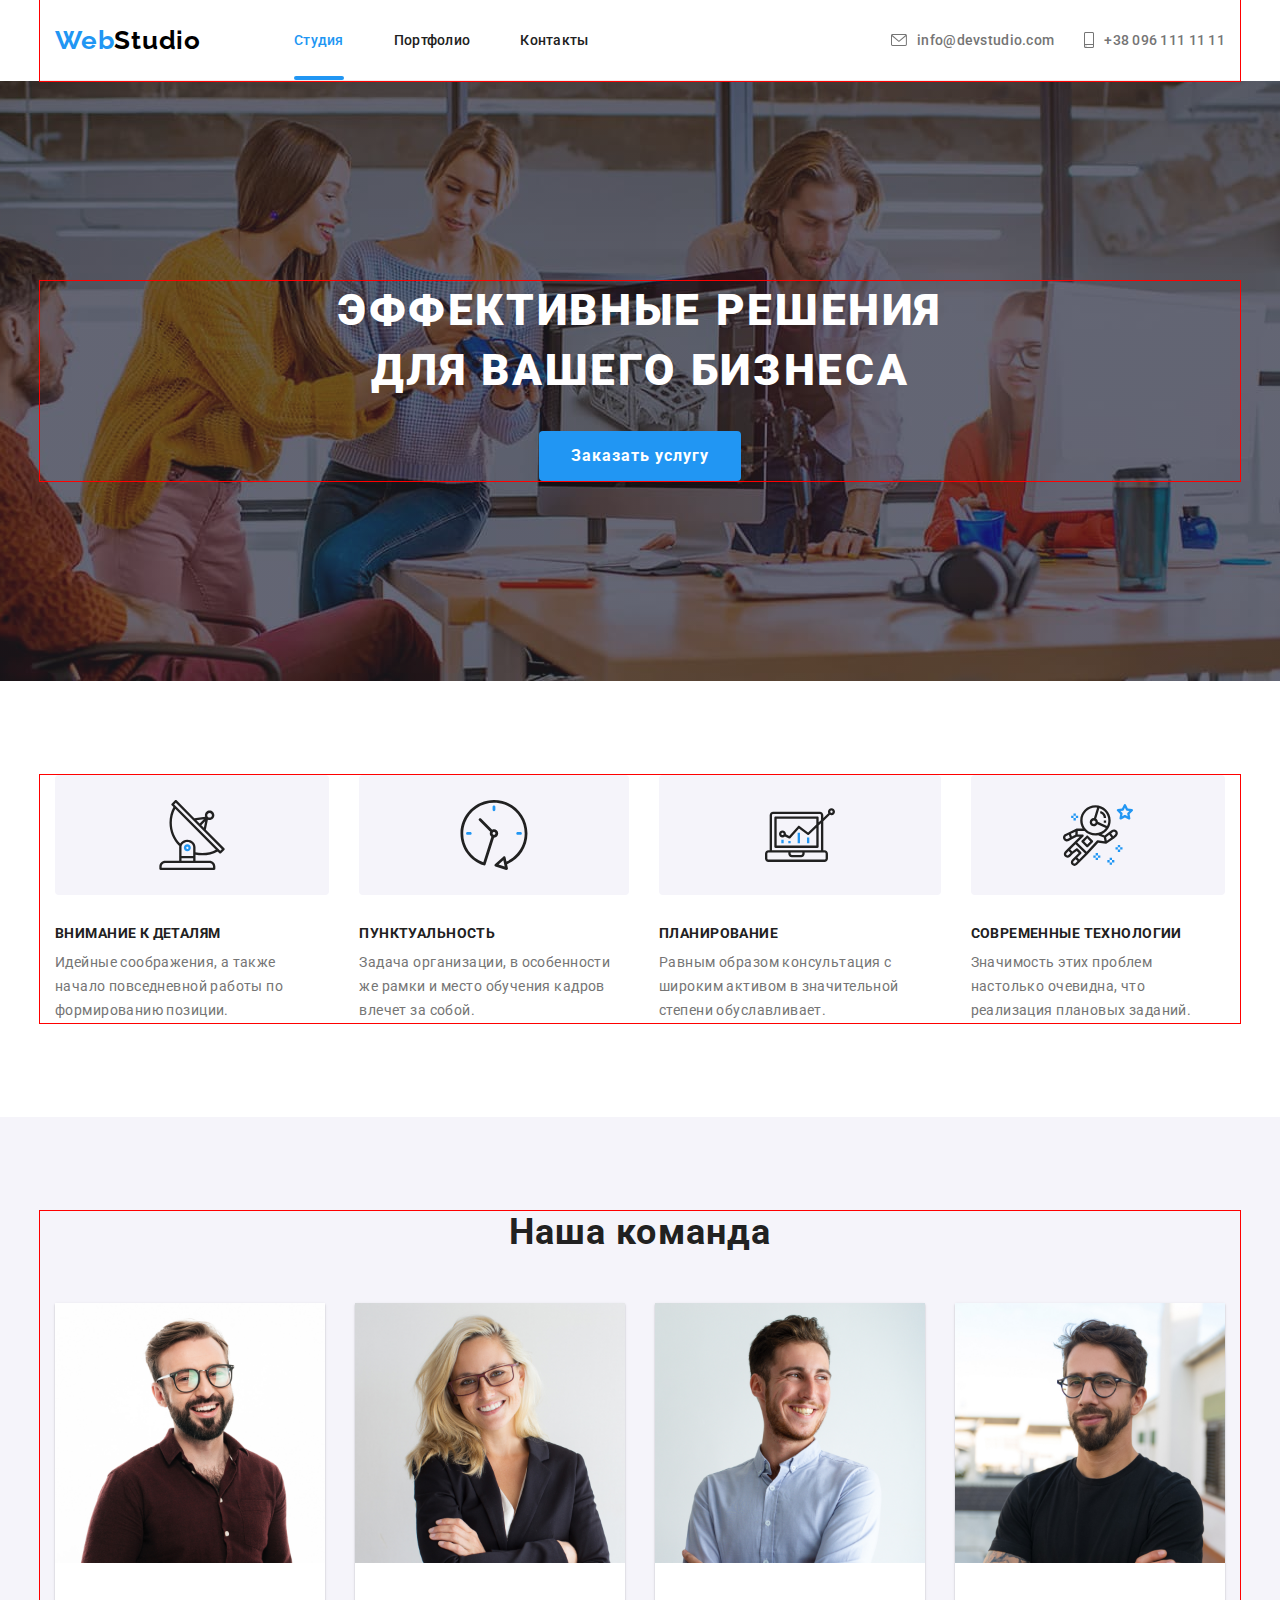
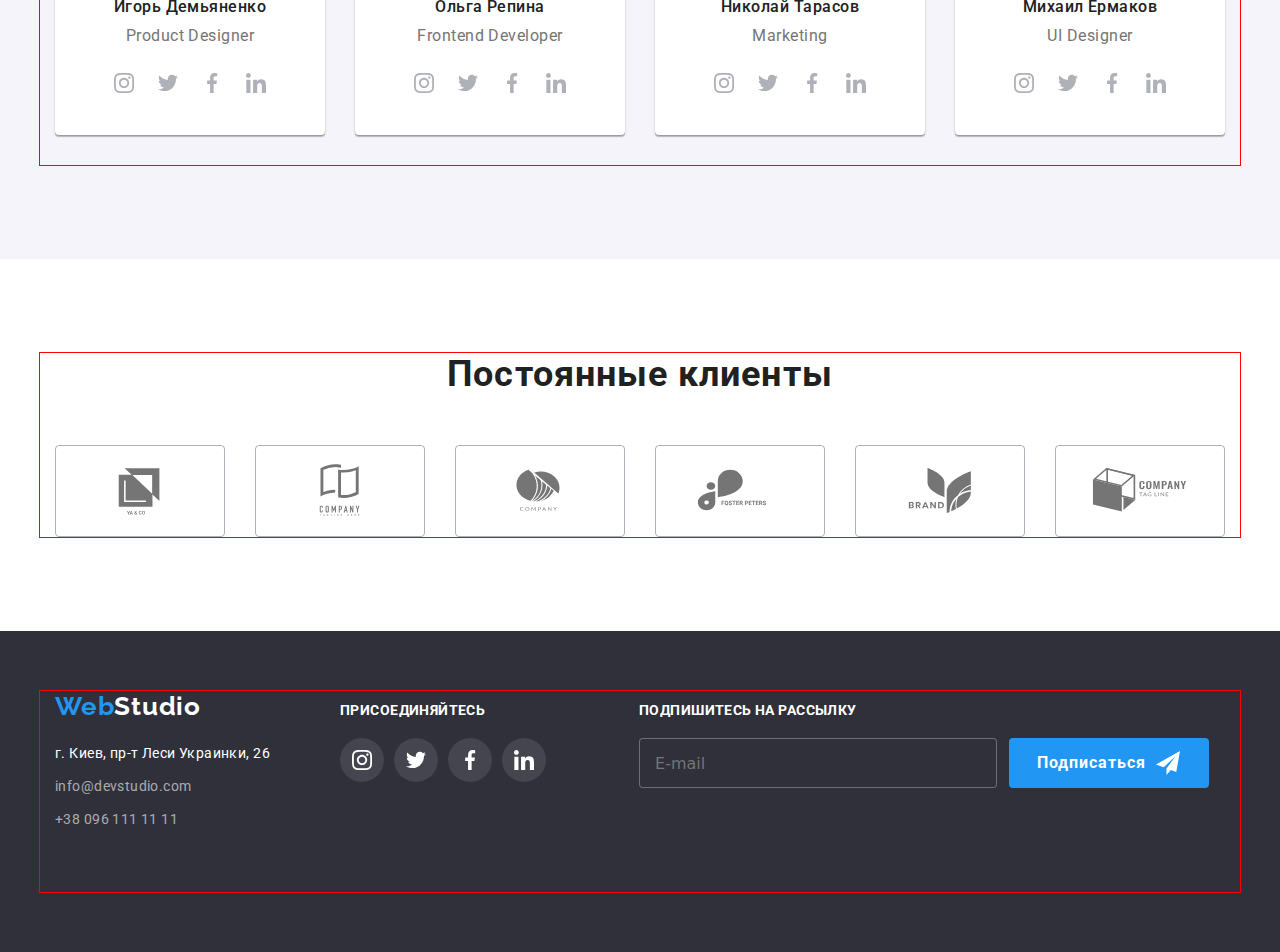
==== commit f76e93e3: "дз8" ====
--- a/index.html
+++ b/index.html
@@ -55,14 +55,14 @@
     </header>
     <!---------ГЕРОЙ-------->
     <main>
-        <!-- <section class="hero">
+        <section class="hero">
             <div class="container">
             <h1 class="hero-text">Эффективные решения для вашего бизнеса</h1>
             <button class="hero-btn" type="button" data-modal-open>Заказать услугу</button>
             </div>
-        </section> -->
+        </section>
         <!------Особенности------>
-        <!-- <section class="advantage section">
+        <section class="advantage section">
             <div class="container">
                 <h2 class="visually-hidden">Особенности</h2>
                 <ul class="list advantage__text">
@@ -108,7 +108,7 @@
                     </li>
                 </ul>
             </div>
-        </section> -->
+        </section>
         <!-----Чем-мы-занимаемся----->
         <!-- <section class="work__container ">
             <div class="container">
@@ -130,7 +130,7 @@
             </div>
         </section> -->
         <!-----Наша команда----->
-        <!-- <section class="section team">
+        <section class="section team">
             <div class="container">
                 <h2 class="title">Наша команда</h2>
                 <ul class="list team__container">
@@ -300,9 +300,9 @@
                     </li>
                 </ul>
             </div>
-        </section> -->
+        </section>
         <!-- -----Постоянные-клиенты----- -->
-        <!-- <section class="clients section">
+        <section class="clients section">
             <div class="container">
                 <h2 class="title">Постоянные клиенты</h2>
                 <ul class="list clients__box">
@@ -356,7 +356,7 @@
                     </li>
                 </ul>
             </div>
-        </section> -->
+        </section>
     </main>
     <!-----футер--Подвал----->
     <footer class="footer">
--- a/css/main.css
+++ b/css/main.css
@@ -337,21 +337,43 @@
   background-size: cover;
 }
 
-.hero-text {
-  width: 696px;
-  height: 120px;
-  font-family: Roboto;
-  font-style: normal;
-  font-weight: 900;
-  font-size: 44px;
-  line-height: 1.36;
-  text-align: center;
-  letter-spacing: 0.06em;
-  text-transform: uppercase;
-  color: #ffffff;
-  margin: 0 auto;
-  margin-bottom: 30px;
-  display: block;
+@media screen and (min-width: 480px) {
+  .hero-text {
+    width: 360px;
+    height: 84px;
+    font-family: Roboto;
+    font-style: normal;
+    font-weight: 900;
+    font-size: 26px;
+    line-height: 42px;
+    /* or 162% */
+    text-align: center;
+    letter-spacing: 0.06em;
+    text-transform: uppercase;
+    color: #ffffff;
+    margin: 0 auto;
+    margin-bottom: 30px;
+    display: block;
+  }
+}
+
+@media screen and (min-width: 1200px) {
+  .hero-text {
+    width: 696px;
+    height: 120px;
+    font-family: Roboto;
+    font-style: normal;
+    font-weight: 900;
+    font-size: 44px;
+    line-height: 1.36;
+    text-align: center;
+    letter-spacing: 0.06em;
+    text-transform: uppercase;
+    color: #ffffff;
+    margin: 0 auto;
+    margin-bottom: 30px;
+    display: block;
+  }
 }
 
 .advantage__thumb {
@@ -364,12 +386,16 @@
   margin-bottom: 30px;
 }
 
-.advantage__text {
-  display: flex;
-}
-
-.advantage__pre-text:not(:last-child) {
-  margin-right: 30px;
+@media screen and (min-width: 1200px) {
+  .advantage__text {
+    display: flex;
+  }
+}
+
+@media screen and (min-width: 1200px) {
+  .advantage__pre-text:not(:last-child) {
+    margin-right: 30px;
+  }
 }
 
 .advantage__list-text {
@@ -382,6 +408,18 @@
   letter-spacing: 0.03em;
   color: var(--main-title-color);
   text-transform: uppercase;
+}
+
+@media screen and (min-width: 480px) {
+  .advantage__list-text {
+    text-align: center;
+  }
+}
+
+@media screen and (min-width: 768px) {
+  .advantage__list-text {
+    text-align: start;
+  }
 }
 
 .advantage__title {
@@ -392,6 +430,18 @@
   line-height: 1.71;
   letter-spacing: 0.03em;
   color: #757575;
+}
+
+@media screen and (min-width: 480px) {
+  .advantage__title {
+    margin-bottom: 30px;
+  }
+}
+
+@media screen and (min-width: 1200px) {
+  .advantage__title {
+    margin-bottom: 0px;
+  }
 }
 
 .work__container {
@@ -436,12 +486,18 @@
   color: #ffffff;
 }
 
+.img-items {
+  width: 100%;
+}
+
 .team {
   background-color: #f5f4fa;
 }
 
-.team__container {
-  display: flex;
+@media screen and (min-width: 768px) {
+  .team__container {
+    display: flex;
+  }
 }
 
 .team__pre-items {
@@ -450,8 +506,16 @@
   border-radius: 0px 0px 4px 4px;
 }
 
-.team__pre-items:not(:last-child) {
-  margin-right: 30px;
+@media screen and (min-width: 480px) {
+  .team__pre-items {
+    margin-bottom: 30px;
+  }
+}
+
+@media screen and (min-width: 1200px) {
+  .team__pre-items:not(:last-child) {
+    margin-right: 30px;
+  }
 }
 
 .team__box-text {
@@ -517,17 +581,45 @@
   fill: currentColor;
 }
 
-.clients__box {
-  display: flex;
-}
-
-.clients__link {
-  width: 170px;
-  height: 92px;
-}
-
-.clients__link:not(:last-child) {
-  margin-right: 30px;
+@media screen and (min-width: 480px) {
+  .clients__box {
+    display: flex;
+    flex-wrap: wrap;
+    justify-content: space-between;
+  }
+}
+
+@media screen and (min-width: 1200px) {
+  .clients__box {
+    display: flex;
+  }
+}
+
+@media screen and (min-width: 480px) {
+  .clients__link {
+    width: 210px;
+    height: 92px;
+    margin-bottom: 30px;
+  }
+}
+
+@media screen and (min-width: 768px) {
+  .clients__link {
+    width: 226px;
+    height: 92px;
+    margin-bottom: 30px;
+  }
+}
+
+@media screen and (min-width: 1200px) {
+  .clients__link {
+    width: 170px;
+    height: 92px;
+    margin-bottom: 0px;
+  }
+  .clients__link:not(:last-child) {
+    margin-right: 30px;
+  }
 }
 
 .clients__link-icon {
@@ -565,6 +657,13 @@
   }
 }
 
+@media screen and (min-width: 1200px) {
+  .container-footer {
+    display: flex;
+    text-align: start;
+  }
+}
+
 .footer-container {
   margin-bottom: 60px;
 }
@@ -621,6 +720,12 @@
 .social {
   margin-bottom: 60px;
   align-items: center;
+}
+
+@media screen and (min-width: 1200px) {
+  .social {
+    margin-left: 70px;
+  }
 }
 
 .social__text {
@@ -688,6 +793,18 @@
   margin-bottom: 20px;
 }
 
+@media screen and (min-width: 1200px) {
+  .send__mail {
+    margin-left: 93px;
+  }
+}
+
+@media screen and (min-width: 1200px) {
+  .send__form {
+    display: flex;
+  }
+}
+
 .send__icon {
   width: 24px;
   height: 24px;
@@ -695,7 +812,6 @@
 }
 
 .input-mail {
-  width: 100%;
   height: 50px;
   margin-right: 12px;
   margin-bottom: 20px;
@@ -712,6 +828,26 @@
   transition-timing-function: linear cubic-bezier(0.4, 0, 0.2, 1);
 }
 
+@media screen and (min-width: 480px) {
+  .input-mail {
+    width: 100%;
+    margin-right: 0px;
+  }
+}
+
+@media screen and (min-width: 768px) {
+  .input-mail {
+    width: 450px;
+  }
+}
+
+@media screen and (min-width: 1200px) {
+  .input-mail {
+    width: 358px;
+    margin-right: 12px;
+  }
+}
+
 .input-mail:hover, .input-mail:focus {
   filter: drop-shadow(0px 4px 4px rgba(0, 0, 0, 0.15));
 }
@@ -719,7 +855,6 @@
 .button-send {
   width: 200px;
   height: 50px;
-  margin: auto;
   background: var(--accent-color);
   border-radius: 4px;
   border: none;
@@ -738,6 +873,18 @@
   transition-property: box-shadow;
   transition-duration: 250ms;
   transition-timing-function: linear cubic-bezier(0.4, 0, 0.2, 1);
+}
+
+@media screen and (min-width: 480px) {
+  .button-send {
+    margin: auto;
+  }
+}
+
+@media screen and (min-width: 1200px) {
+  .button-send {
+    margin: 0px;
+  }
 }
 
 .button-send:hover, .button-send:focus {
--- a/css/main.min.css
+++ b/css/main.min.css
@@ -1,2 +1,2 @@
-:root{--header-text-color: #212121;--accent-color: #2196f3;--main-title-color: #212121;--portfolio-text-color: #212121}h1,h2,h3,h4,h5,h6,p{margin:0}ul{padding:0;margin:0}.link{text-decoration:none}.list{list-style:none}.button{cursor:pointer}body{font-family:"Roboto", sans-serif}.container{width:100%;padding-left:15px;padding-right:15px;margin:0 auto;outline:1px solid red}@media screen and (min-width: 480px){.container{width:480px}}@media screen and (min-width: 768px){.container{width:768px}}@media screen and (min-width: 1200px){.container{width:1200px}}.hero-btn{padding:10px 32px;margin:0 auto;font-family:Roboto;font-style:normal;font-weight:bold;font-size:16px;line-height:1.87;display:block;align-items:center;text-align:center;letter-spacing:0.06em;color:#ffffff;cursor:pointer;background:#2196f3;box-shadow:0px 4px 4px rgba(0,0,0,0.15);border-radius:4px;border:none;transition-property:color;transition-duration:250ms;transition-timing-function:linear cubic-bezier(0.4, 0, 0.2, 1)}.hero-btn:hover,.hero-btn:focus{color:#188ce8}.header-logo-web{font-family:Raleway;font-weight:bold;font-size:26px;line-height:31px;letter-spacing:0.03em;color:#2196f3}@media screen and (min-width: 768px){.header-logo-web{margin-right:88px}}@media screen and (min-width: 1200px){.header-logo-web{margin-right:93px}}.header-logo-studio{font-family:Raleway;font-weight:bold;font-size:26px;line-height:31px;letter-spacing:0.03em;color:#000000}.footer-logo-web{display:block;margin-bottom:20px;font-family:Raleway;font-weight:bold;font-size:26px;line-height:31px;letter-spacing:0.03em;color:#2196f3}.footer-logo-studio{font-family:Raleway;font-weight:bold;font-size:26px;line-height:31px;letter-spacing:0.03em;color:#ffffff}.section{padding-top:94px;padding-bottom:94px}.title{margin-bottom:50px;font-family:Roboto;font-style:normal;font-weight:bold;font-size:36px;line-height:42px;text-align:center;letter-spacing:0.03em;color:var(--header-text-color)}.visually-hidden{position:absolute;width:1px;height:1px;margin:-1px;border:0;padding:0;white-space:nowrap;clip-path:inset(100%);clip:rect(0 0 0 0);overflow:hidden}.header{padding:16px 0px}.header-nav{display:flex;justify-content:space-between;align-items:center;border-bottom:1px solid #ececec}.main-nav{display:none}@media screen and (min-width: 768px){.main-nav{display:block}}@media screen and (min-width: 768px){.header-button__close{display:none}}.header__box-list{display:flex}.header__list .current{color:#2196f3}.header__list+.header__list{margin-left:50px}.header__link{display:block;font-family:Roboto;font-style:normal;font-weight:500;font-size:14px;line-height:16px;letter-spacing:0.02em;color:var(--header-text-color);padding-top:32px;padding-bottom:32px;position:relative;transition-property:color;transition-duration:250ms;transition-timing-function:linear cubic-bezier(0.4, 0, 0.2, 1)}.header__link:hover,.header__link:focus{color:var(--accent-color)}.header__link.current::after{content:"";width:100%;height:4px;background-color:#2196f3;position:absolute;display:block;bottom:0;border-radius:2px}.header-tel-mail{display:none}@media screen and (min-width: 768px){.header-tel-mail{display:block;margin-left:auto}.header-tel-mail .header-contact:not(:last-child){margin-bottom:10px}}@media screen and (min-width: 1200px){.header-tel-mail{display:flex}.header-tel-mail .header-contact:not(:last-child){margin-right:30px;margin-bottom:0px}}.header-mail{display:flex;align-items:center;font-family:Roboto;font-style:normal;font-weight:500;font-size:14px;line-height:16px;letter-spacing:0.02em;color:#757575;transition-property:color;transition-duration:250ms;transition-timing-function:linear cubic-bezier(0.4, 0, 0.2, 1)}.header-mail:hover,.header-mail:focus{color:var(--accent-color)}.header-icon-mail{width:16px;height:12px;margin-right:10px;fill:currentColor}.header-tel{display:flex;align-items:center;font-family:Roboto;font-style:normal;font-weight:500;font-size:14px;line-height:16px;letter-spacing:0.02em;color:#757575;transition-property:color;transition-duration:250ms;transition-timing-function:linear cubic-bezier(0.4, 0, 0.2, 1)}.header-tel:hover,.header-tel:focus{color:var(--accent-color)}.header-icon-tel{width:10px;height:16px;margin-right:10px;fill:currentColor}.hero{background-color:#2f303a;padding-top:200px;padding-bottom:200px}.hero{background-image:url(/images/symbol-defs.svg)}.hero{max-width:1600px;min-height:600px;margin-left:auto;margin-right:auto;background-image:linear-gradient(rgba(47,48,58,0.4), rgba(47,48,58,0.4)),url(../images/img-hero.jpg);background-position:center;background-size:cover}.hero-text{width:696px;height:120px;font-family:Roboto;font-style:normal;font-weight:900;font-size:44px;line-height:1.36;text-align:center;letter-spacing:0.06em;text-transform:uppercase;color:#ffffff;margin:0 auto;margin-bottom:30px;display:block}.advantage__thumb{display:flex;align-items:center;justify-content:center;height:120px;background:#f5f4fa;border-radius:4px;margin-bottom:30px}.advantage__text{display:flex}.advantage__pre-text:not(:last-child){margin-right:30px}.advantage__list-text{margin-bottom:10px;font-family:Roboto;font-style:normal;font-weight:bold;font-size:14px;line-height:16px;letter-spacing:0.03em;color:var(--main-title-color);text-transform:uppercase}.advantage__title{font-family:Roboto;font-style:normal;font-weight:normal;font-size:14px;line-height:1.71;letter-spacing:0.03em;color:#757575}.work__container{padding-bottom:94px}.work__container-img{display:inline-flex}.work__item-img{position:relative}.work__item-img:not(:last-child){margin-right:30px}.work__item-img::before{content:"";position:absolute;bottom:2px;left:0;display:inline-block;width:370px;height:70px;background-color:rgba(47,48,58,0.8)}.work__img-text{position:absolute;bottom:27px;left:83px;font-family:Roboto;font-style:normal;font-weight:bold;font-size:14px;line-height:16px;text-align:center;letter-spacing:0.03em;text-transform:uppercase;color:#ffffff}.team{background-color:#f5f4fa}.team__container{display:flex}.team__pre-items{background-color:#ffffff;box-shadow:0px 1px 3px rgba(0,0,0,0.12),0px 1px 1px rgba(0,0,0,0.14),0px 2px 1px rgba(0,0,0,0.2);border-radius:0px 0px 4px 4px}.team__pre-items:not(:last-child){margin-right:30px}.team__box-text{padding-top:30px;padding-bottom:30px}.team__items-text{margin-bottom:10px;font-family:Roboto;font-style:normal;font-weight:500;font-size:16px;line-height:19px;text-align:center;letter-spacing:0.03em;color:var(--header-text-color)}.team__title{font-family:Roboto;font-style:normal;font-weight:normal;font-size:16px;line-height:19px;text-align:center;letter-spacing:0.03em;color:#757575}.team__social-list{display:flex;justify-content:center;margin-top:16px}.team__box-link{width:44px;height:44px}.team__link{width:100%;height:100%;border-radius:50%;display:flex;align-items:center;justify-content:center;color:#afb1b8;transition-property:background-color, color;transition-duration:250ms;transition-timing-function:linear cubic-bezier(0.4, 0, 0.2, 1)}.team__link:hover,.team__link:focus{background-color:#2196f3;color:white}.team__social-icon{width:20px;height:20px;fill:currentColor}.clients__box{display:flex}.clients__link{width:170px;height:92px}.clients__link:not(:last-child){margin-right:30px}.clients__link-icon{width:100%;height:100%;border:1px solid #afb1b8;display:flex;align-items:center;justify-content:center;border-radius:4px;color:#757575;transition-property:color, border;transition-duration:250ms;transition-timing-function:linear cubic-bezier(0.4, 0, 0.2, 1)}.clients__link-icon:hover,.clients__link-icon:focus{color:var(--accent-color);border:1px solid var(--accent-color)}.clients__icon{width:106px;height:60px;fill:currentColor}.container-footer{align-items:baseline}@media screen and (min-width: 480px){.container-footer{text-align:center}}.footer-container{margin-bottom:60px}.footer{background-color:#2f303a;padding-top:60px;padding-bottom:60px}.footer__pre-container:not(:last-child){margin-bottom:9px}.footer__map{font-family:Roboto;font-style:normal;font-weight:normal;font-size:14px;line-height:1.71;letter-spacing:0.03em;color:#ffffff;transition-property:color;transition-duration:250ms;transition-timing-function:linear cubic-bezier(0.4, 0, 0.2, 1)}.footer__map:hover,.footer__map:focus{color:var(--accent-color)}.footer__list{font-family:Roboto;font-style:normal;font-weight:normal;font-size:14px;line-height:1.71;letter-spacing:0.03em;color:rgba(255,255,255,0.6);transition-property:color;transition-duration:250ms;transition-timing-function:linear cubic-bezier(0.4, 0, 0.2, 1)}.footer__list:hover,.footer__list:focus{color:var(--accent-color)}address{font-family:Roboto;font-style:normal}.social{margin-bottom:60px;align-items:center}.social__text{font-family:Roboto;font-style:normal;font-weight:bold;font-size:14px;line-height:16px;letter-spacing:0.03em;text-transform:uppercase;color:#ffffff}.social__links{display:flex;margin-top:20px;text-align:center;justify-content:center}.social__pre-link{background-color:rgba(255,255,255,0.1);border-radius:50%;width:44px;height:44px}.social__pre-link+.social__pre-link{margin-left:10px}.social__link{width:100%;height:100%;border-radius:50%;display:flex;align-items:center;justify-content:center;color:#ffffff;transition-property:background-color, color;transition-duration:250ms;transition-timing-function:linear cubic-bezier(0.4, 0, 0.2, 1)}.social__link:hover,.social__link:focus{color:#ffffff;background-color:var(--accent-color)}.social__icon{width:20px;height:20px;fill:currentColor}.send__text{font-family:Roboto;font-style:normal;font-weight:bold;font-size:14px;line-height:16px;letter-spacing:0.03em;text-transform:uppercase;color:#ffffff;margin-bottom:20px}.send__icon{width:24px;height:24px;margin-left:10px}.input-mail{width:100%;height:50px;margin-right:12px;margin-bottom:20px;border:1px solid rgba(255,255,255,0.3);box-sizing:border-box;border-radius:4px;background-color:#2f303a;color:#ffffff;padding-left:15px;padding-right:15px;cursor:pointer;transition-property:filter;transition-duration:250ms;transition-timing-function:linear cubic-bezier(0.4, 0, 0.2, 1)}.input-mail:hover,.input-mail:focus{filter:drop-shadow(0px 4px 4px rgba(0,0,0,0.15))}.button-send{width:200px;height:50px;margin:auto;background:var(--accent-color);border-radius:4px;border:none;font-family:Roboto;font-style:normal;font-weight:bold;font-size:16px;line-height:1.87;display:flex;align-items:center;text-align:center;letter-spacing:0.06em;color:#ffffff;padding:10px 28px;cursor:pointer;transition-property:box-shadow;transition-duration:250ms;transition-timing-function:linear cubic-bezier(0.4, 0, 0.2, 1)}.button-send:hover,.button-send:focus{box-shadow:0px 4px 4px rgba(0,0,0,0.15)}.backdrop{width:100vw;height:100vh;background-color:rgba(0,0,0,0.2);border:1px solid #000000;box-sizing:border-box;box-shadow:0px 4px 4px rgba(0,0,0,0.25);position:fixed;top:0;transition:opacity 500ms linear, visibility 500ms}.backdrop.is-hidden .modal{transform:scale(1.5) translate(-1000px);transition:transform 500ms}.modal{padding:40px;width:528px;min-height:581px;background-color:#ffffff;box-shadow:0px 1px 3px rgba(0,0,0,0.12),0px 1px 1px rgba(0,0,0,0.14),0px 2px 1px rgba(0,0,0,0.2);border-radius:4px;position:absolute;top:50%;left:50%;transform:scale(1);transform:translate(-50%, -50%);transition:transform 500ms}.modal__close{width:30px;height:30px;background-color:#ffffff;border:1px solid rgba(0,0,0,0.1);border-radius:50%;box-sizing:border-box;position:absolute;top:8px;right:8px;display:flex;align-items:center;justify-content:center;cursor:pointer;fill:currentColor;transition-property:color;transition-duration:250ms;transition-timing-function:linear cubic-bezier(0.4, 0, 0.2, 1)}.modal__close:hover,.modal__close:focus{color:var(--accent-color)}.modal__close-icon{width:18px;height:18px}.modal__title{margin-bottom:12px;font-family:Roboto;font-style:normal;font-weight:bold;font-size:20px;line-height:23px;text-align:center;letter-spacing:0.03em;color:#212121}.modal__field{margin-bottom:10px}.modal__field-feedbeck{margin-bottom:20px}.modal__field-check{margin-bottom:30px}.modal__input-text{display:block;margin-bottom:4px;font-family:Roboto;font-style:normal;font-weight:normal;font-size:12px;line-height:14px;letter-spacing:0.01em;color:#757575}.modal__wrap{position:relative}.modal__form-text{padding:12px 16px;resize:none;width:100%;height:120px;border:1px solid rgba(33,33,33,0.2);box-sizing:border-box;border-radius:4px;outline:none;cursor:pointer;transition-property:border;transition-duration:250ms;transition-timing-function:linear cubic-bezier(0.4, 0, 0.2, 1)}.modal__form-text:focus{border:1px solid #2196f3;border-radius:4px}.modal__check-text{font-family:Roboto;font-style:normal;font-weight:normal;font-size:14px;line-height:1.71;letter-spacing:0.03em;color:#757575;display:flex;align-items:center;justify-content:center}.modal__check-icon{width:16px;height:15px;border:2px solid #212121;border-radius:2px;margin-right:8.38px;display:flex;align-items:center;justify-content:center}.modal__text-link{font-family:Roboto;font-style:normal;font-weight:normal;font-size:14px;line-height:1.71;letter-spacing:0.03em;text-decoration-line:underline;color:var(--accent-color);margin-left:3px}.modal__button{font-family:Roboto;font-style:normal;font-weight:bold;font-size:16px;line-height:1.87;display:flex;align-items:center;text-align:center;letter-spacing:0.06em;color:#ffffff;display:block;margin:0 auto;width:200px;height:50px;background:#2196f3;box-shadow:0px 4px 4px rgba(0,0,0,0.15);border-radius:4px;border:none;cursor:pointer}.is-hidden{visibility:hidden;opacity:0;pointer-events:none}.person-modal{width:18px;height:18px;position:absolute;left:12px;top:50%;transform:translateY(-50%);cursor:pointer;fill:currentColor;transition-property:fill;transition-duration:250ms;transition-timing-function:linear cubic-bezier(0.4, 0, 0.2, 1)}.modal-form-input{padding-left:42px;padding-right:12px;width:100%;height:40px;border:1px solid rgba(33,33,33,0.2);box-sizing:border-box;border-radius:4px;outline:none;cursor:pointer;transition-property:border;transition-duration:250ms;transition-timing-function:linear cubic-bezier(0.4, 0, 0.2, 1)}.modal-form-input:focus{border:1px solid #2196f3;border-radius:4px}.modal-form-input:focus+.person-modal{fill:var(--accent-color)}.modal-form-input::modal-form-input{font-family:Roboto;font-style:normal;font-weight:normal;font-size:14px;line-height:16px;letter-spacing:0.01em;color:rgba(117,117,117,0.5)}.check-icon-modal{width:11px;height:8px;fill:#ffffff}.modal-check:checked+.modal__check-text .modal__check-icon{background-color:var(--accent-color);border:none}.modal-check:focus+.modal__check-text .modal__check-icon{border-color:var(--accent-color)}.projects{display:flex;flex-wrap:wrap}.projects__box-btn{display:block;display:flex;justify-content:center;margin-bottom:50px}.projects__button:not(:last-child){margin-right:8px}.projects__list-btn{padding:8px 22px;font-family:Roboto;font-style:normal;font-weight:500;font-size:16px;line-height:1.62;text-align:center;letter-spacing:0.03em;color:#212121;cursor:pointer;border-radius:4px;border:none;background:#f5f4fa;border-radius:4px;transition-property:background-color, color, box-shadow;transition-duration:250ms;transition-timing-function:linear cubic-bezier(0.4, 0, 0.2, 1)}.projects__list-btn:hover,.projects__list-btn:focus{background:#2196f3;color:#ffffff;box-shadow:0px 3px 1px rgba(0,0,0,0.1),0px 1px 2px rgba(0,0,0,0.08),0px 2px 2px rgba(0,0,0,0.12);border-radius:4px}.projects__img{width:370px;margin-right:30px;margin-bottom:30px;transition-property:box-shadow;transition-duration:250ms;transition-timing-function:linear cubic-bezier(0.4, 0, 0.2, 1)}.projects__img:hover,.projects__img:focus{box-shadow:0px 1px 1px rgba(0,0,0,0.12),0px 4px 4px rgba(0,0,0,0.06),1px 4px 6px rgba(0,0,0,0.16)}.projects__img:nth-child(3n){margin-right:0}.projects__img:nth-last-child(-n+3){margin-bottom:0px}.projects__link :hover .flex-top-text,.projects :focus .flex-top-text{transform:translateY(0)}.projects__img-wrap{position:relative;overflow:hidden}.projects__text-container{padding:20px 24px;border-right:1px solid #eee;border-bottom:1px solid #eee;border-left:1px solid #eee}.projects__text{font-family:Roboto;font-style:normal;font-weight:bold;font-size:18px;line-height:2;letter-spacing:0.06em;color:var(--portfolio-text-color)}.projects__title{font-family:Roboto;font-style:normal;font-weight:normal;font-size:16px;line-height:1.87;letter-spacing:0.03em;color:#757575}.flex-top-text{font-family:Roboto;font-style:normal;font-weight:normal;font-size:18px;line-height:1.56;letter-spacing:0.03em;color:#ffffff;padding:63px 24px;background-color:rgba(33,150,243,0.9);position:absolute;top:0;left:0;height:100%;transform:translateY(100%);transition:transform 250ms cubic-bezier(0.4, 0, 0.2, 1)}
+:root{--header-text-color: #212121;--accent-color: #2196f3;--main-title-color: #212121;--portfolio-text-color: #212121}h1,h2,h3,h4,h5,h6,p{margin:0}ul{padding:0;margin:0}.link{text-decoration:none}.list{list-style:none}.button{cursor:pointer}body{font-family:"Roboto", sans-serif}.container{width:100%;padding-left:15px;padding-right:15px;margin:0 auto;outline:1px solid red}@media screen and (min-width: 480px){.container{width:480px}}@media screen and (min-width: 768px){.container{width:768px}}@media screen and (min-width: 1200px){.container{width:1200px}}.hero-btn{padding:10px 32px;margin:0 auto;font-family:Roboto;font-style:normal;font-weight:bold;font-size:16px;line-height:1.87;display:block;align-items:center;text-align:center;letter-spacing:0.06em;color:#ffffff;cursor:pointer;background:#2196f3;box-shadow:0px 4px 4px rgba(0,0,0,0.15);border-radius:4px;border:none;transition-property:color;transition-duration:250ms;transition-timing-function:linear cubic-bezier(0.4, 0, 0.2, 1)}.hero-btn:hover,.hero-btn:focus{color:#188ce8}.header-logo-web{font-family:Raleway;font-weight:bold;font-size:26px;line-height:31px;letter-spacing:0.03em;color:#2196f3}@media screen and (min-width: 768px){.header-logo-web{margin-right:88px}}@media screen and (min-width: 1200px){.header-logo-web{margin-right:93px}}.header-logo-studio{font-family:Raleway;font-weight:bold;font-size:26px;line-height:31px;letter-spacing:0.03em;color:#000000}.footer-logo-web{display:block;margin-bottom:20px;font-family:Raleway;font-weight:bold;font-size:26px;line-height:31px;letter-spacing:0.03em;color:#2196f3}.footer-logo-studio{font-family:Raleway;font-weight:bold;font-size:26px;line-height:31px;letter-spacing:0.03em;color:#ffffff}.section{padding-top:94px;padding-bottom:94px}.title{margin-bottom:50px;font-family:Roboto;font-style:normal;font-weight:bold;font-size:36px;line-height:42px;text-align:center;letter-spacing:0.03em;color:var(--header-text-color)}.visually-hidden{position:absolute;width:1px;height:1px;margin:-1px;border:0;padding:0;white-space:nowrap;clip-path:inset(100%);clip:rect(0 0 0 0);overflow:hidden}.header{padding:16px 0px}.header-nav{display:flex;justify-content:space-between;align-items:center;border-bottom:1px solid #ececec}.main-nav{display:none}@media screen and (min-width: 768px){.main-nav{display:block}}@media screen and (min-width: 768px){.header-button__close{display:none}}.header__box-list{display:flex}.header__list .current{color:#2196f3}.header__list+.header__list{margin-left:50px}.header__link{display:block;font-family:Roboto;font-style:normal;font-weight:500;font-size:14px;line-height:16px;letter-spacing:0.02em;color:var(--header-text-color);padding-top:32px;padding-bottom:32px;position:relative;transition-property:color;transition-duration:250ms;transition-timing-function:linear cubic-bezier(0.4, 0, 0.2, 1)}.header__link:hover,.header__link:focus{color:var(--accent-color)}.header__link.current::after{content:"";width:100%;height:4px;background-color:#2196f3;position:absolute;display:block;bottom:0;border-radius:2px}.header-tel-mail{display:none}@media screen and (min-width: 768px){.header-tel-mail{display:block;margin-left:auto}.header-tel-mail .header-contact:not(:last-child){margin-bottom:10px}}@media screen and (min-width: 1200px){.header-tel-mail{display:flex}.header-tel-mail .header-contact:not(:last-child){margin-right:30px;margin-bottom:0px}}.header-mail{display:flex;align-items:center;font-family:Roboto;font-style:normal;font-weight:500;font-size:14px;line-height:16px;letter-spacing:0.02em;color:#757575;transition-property:color;transition-duration:250ms;transition-timing-function:linear cubic-bezier(0.4, 0, 0.2, 1)}.header-mail:hover,.header-mail:focus{color:var(--accent-color)}.header-icon-mail{width:16px;height:12px;margin-right:10px;fill:currentColor}.header-tel{display:flex;align-items:center;font-family:Roboto;font-style:normal;font-weight:500;font-size:14px;line-height:16px;letter-spacing:0.02em;color:#757575;transition-property:color;transition-duration:250ms;transition-timing-function:linear cubic-bezier(0.4, 0, 0.2, 1)}.header-tel:hover,.header-tel:focus{color:var(--accent-color)}.header-icon-tel{width:10px;height:16px;margin-right:10px;fill:currentColor}.hero{background-color:#2f303a;padding-top:200px;padding-bottom:200px}.hero{background-image:url(/images/symbol-defs.svg)}.hero{max-width:1600px;min-height:600px;margin-left:auto;margin-right:auto;background-image:linear-gradient(rgba(47,48,58,0.4), rgba(47,48,58,0.4)),url(../images/img-hero.jpg);background-position:center;background-size:cover}@media screen and (min-width: 480px){.hero-text{width:360px;height:84px;font-family:Roboto;font-style:normal;font-weight:900;font-size:26px;line-height:42px;text-align:center;letter-spacing:0.06em;text-transform:uppercase;color:#ffffff;margin:0 auto;margin-bottom:30px;display:block}}@media screen and (min-width: 1200px){.hero-text{width:696px;height:120px;font-family:Roboto;font-style:normal;font-weight:900;font-size:44px;line-height:1.36;text-align:center;letter-spacing:0.06em;text-transform:uppercase;color:#ffffff;margin:0 auto;margin-bottom:30px;display:block}}.advantage__thumb{display:flex;align-items:center;justify-content:center;height:120px;background:#f5f4fa;border-radius:4px;margin-bottom:30px}@media screen and (min-width: 1200px){.advantage__text{display:flex}}@media screen and (min-width: 1200px){.advantage__pre-text:not(:last-child){margin-right:30px}}.advantage__list-text{margin-bottom:10px;font-family:Roboto;font-style:normal;font-weight:bold;font-size:14px;line-height:16px;letter-spacing:0.03em;color:var(--main-title-color);text-transform:uppercase}@media screen and (min-width: 480px){.advantage__list-text{text-align:center}}@media screen and (min-width: 768px){.advantage__list-text{text-align:start}}.advantage__title{font-family:Roboto;font-style:normal;font-weight:normal;font-size:14px;line-height:1.71;letter-spacing:0.03em;color:#757575}@media screen and (min-width: 480px){.advantage__title{margin-bottom:30px}}@media screen and (min-width: 1200px){.advantage__title{margin-bottom:0px}}.work__container{padding-bottom:94px}.work__container-img{display:inline-flex}.work__item-img{position:relative}.work__item-img:not(:last-child){margin-right:30px}.work__item-img::before{content:"";position:absolute;bottom:2px;left:0;display:inline-block;width:370px;height:70px;background-color:rgba(47,48,58,0.8)}.work__img-text{position:absolute;bottom:27px;left:83px;font-family:Roboto;font-style:normal;font-weight:bold;font-size:14px;line-height:16px;text-align:center;letter-spacing:0.03em;text-transform:uppercase;color:#ffffff}.img-items{width:100%}.team{background-color:#f5f4fa}@media screen and (min-width: 768px){.team__container{display:flex}}.team__pre-items{background-color:#ffffff;box-shadow:0px 1px 3px rgba(0,0,0,0.12),0px 1px 1px rgba(0,0,0,0.14),0px 2px 1px rgba(0,0,0,0.2);border-radius:0px 0px 4px 4px}@media screen and (min-width: 480px){.team__pre-items{margin-bottom:30px}}@media screen and (min-width: 1200px){.team__pre-items:not(:last-child){margin-right:30px}}.team__box-text{padding-top:30px;padding-bottom:30px}.team__items-text{margin-bottom:10px;font-family:Roboto;font-style:normal;font-weight:500;font-size:16px;line-height:19px;text-align:center;letter-spacing:0.03em;color:var(--header-text-color)}.team__title{font-family:Roboto;font-style:normal;font-weight:normal;font-size:16px;line-height:19px;text-align:center;letter-spacing:0.03em;color:#757575}.team__social-list{display:flex;justify-content:center;margin-top:16px}.team__box-link{width:44px;height:44px}.team__link{width:100%;height:100%;border-radius:50%;display:flex;align-items:center;justify-content:center;color:#afb1b8;transition-property:background-color, color;transition-duration:250ms;transition-timing-function:linear cubic-bezier(0.4, 0, 0.2, 1)}.team__link:hover,.team__link:focus{background-color:#2196f3;color:white}.team__social-icon{width:20px;height:20px;fill:currentColor}@media screen and (min-width: 480px){.clients__box{display:flex;flex-wrap:wrap;justify-content:space-between}}@media screen and (min-width: 1200px){.clients__box{display:flex}}@media screen and (min-width: 480px){.clients__link{width:210px;height:92px;margin-bottom:30px}}@media screen and (min-width: 768px){.clients__link{width:226px;height:92px;margin-bottom:30px}}@media screen and (min-width: 1200px){.clients__link{width:170px;height:92px;margin-bottom:0px}.clients__link:not(:last-child){margin-right:30px}}.clients__link-icon{width:100%;height:100%;border:1px solid #afb1b8;display:flex;align-items:center;justify-content:center;border-radius:4px;color:#757575;transition-property:color, border;transition-duration:250ms;transition-timing-function:linear cubic-bezier(0.4, 0, 0.2, 1)}.clients__link-icon:hover,.clients__link-icon:focus{color:var(--accent-color);border:1px solid var(--accent-color)}.clients__icon{width:106px;height:60px;fill:currentColor}.container-footer{align-items:baseline}@media screen and (min-width: 480px){.container-footer{text-align:center}}@media screen and (min-width: 1200px){.container-footer{display:flex;text-align:start}}.footer-container{margin-bottom:60px}.footer{background-color:#2f303a;padding-top:60px;padding-bottom:60px}.footer__pre-container:not(:last-child){margin-bottom:9px}.footer__map{font-family:Roboto;font-style:normal;font-weight:normal;font-size:14px;line-height:1.71;letter-spacing:0.03em;color:#ffffff;transition-property:color;transition-duration:250ms;transition-timing-function:linear cubic-bezier(0.4, 0, 0.2, 1)}.footer__map:hover,.footer__map:focus{color:var(--accent-color)}.footer__list{font-family:Roboto;font-style:normal;font-weight:normal;font-size:14px;line-height:1.71;letter-spacing:0.03em;color:rgba(255,255,255,0.6);transition-property:color;transition-duration:250ms;transition-timing-function:linear cubic-bezier(0.4, 0, 0.2, 1)}.footer__list:hover,.footer__list:focus{color:var(--accent-color)}address{font-family:Roboto;font-style:normal}.social{margin-bottom:60px;align-items:center}@media screen and (min-width: 1200px){.social{margin-left:70px}}.social__text{font-family:Roboto;font-style:normal;font-weight:bold;font-size:14px;line-height:16px;letter-spacing:0.03em;text-transform:uppercase;color:#ffffff}.social__links{display:flex;margin-top:20px;text-align:center;justify-content:center}.social__pre-link{background-color:rgba(255,255,255,0.1);border-radius:50%;width:44px;height:44px}.social__pre-link+.social__pre-link{margin-left:10px}.social__link{width:100%;height:100%;border-radius:50%;display:flex;align-items:center;justify-content:center;color:#ffffff;transition-property:background-color, color;transition-duration:250ms;transition-timing-function:linear cubic-bezier(0.4, 0, 0.2, 1)}.social__link:hover,.social__link:focus{color:#ffffff;background-color:var(--accent-color)}.social__icon{width:20px;height:20px;fill:currentColor}.send__text{font-family:Roboto;font-style:normal;font-weight:bold;font-size:14px;line-height:16px;letter-spacing:0.03em;text-transform:uppercase;color:#ffffff;margin-bottom:20px}@media screen and (min-width: 1200px){.send__mail{margin-left:93px}}@media screen and (min-width: 1200px){.send__form{display:flex}}.send__icon{width:24px;height:24px;margin-left:10px}.input-mail{height:50px;margin-right:12px;margin-bottom:20px;border:1px solid rgba(255,255,255,0.3);box-sizing:border-box;border-radius:4px;background-color:#2f303a;color:#ffffff;padding-left:15px;padding-right:15px;cursor:pointer;transition-property:filter;transition-duration:250ms;transition-timing-function:linear cubic-bezier(0.4, 0, 0.2, 1)}@media screen and (min-width: 480px){.input-mail{width:100%;margin-right:0px}}@media screen and (min-width: 768px){.input-mail{width:450px}}@media screen and (min-width: 1200px){.input-mail{width:358px;margin-right:12px}}.input-mail:hover,.input-mail:focus{filter:drop-shadow(0px 4px 4px rgba(0,0,0,0.15))}.button-send{width:200px;height:50px;background:var(--accent-color);border-radius:4px;border:none;font-family:Roboto;font-style:normal;font-weight:bold;font-size:16px;line-height:1.87;display:flex;align-items:center;text-align:center;letter-spacing:0.06em;color:#ffffff;padding:10px 28px;cursor:pointer;transition-property:box-shadow;transition-duration:250ms;transition-timing-function:linear cubic-bezier(0.4, 0, 0.2, 1)}@media screen and (min-width: 480px){.button-send{margin:auto}}@media screen and (min-width: 1200px){.button-send{margin:0px}}.button-send:hover,.button-send:focus{box-shadow:0px 4px 4px rgba(0,0,0,0.15)}.backdrop{width:100vw;height:100vh;background-color:rgba(0,0,0,0.2);border:1px solid #000000;box-sizing:border-box;box-shadow:0px 4px 4px rgba(0,0,0,0.25);position:fixed;top:0;transition:opacity 500ms linear, visibility 500ms}.backdrop.is-hidden .modal{transform:scale(1.5) translate(-1000px);transition:transform 500ms}.modal{padding:40px;width:528px;min-height:581px;background-color:#ffffff;box-shadow:0px 1px 3px rgba(0,0,0,0.12),0px 1px 1px rgba(0,0,0,0.14),0px 2px 1px rgba(0,0,0,0.2);border-radius:4px;position:absolute;top:50%;left:50%;transform:scale(1);transform:translate(-50%, -50%);transition:transform 500ms}.modal__close{width:30px;height:30px;background-color:#ffffff;border:1px solid rgba(0,0,0,0.1);border-radius:50%;box-sizing:border-box;position:absolute;top:8px;right:8px;display:flex;align-items:center;justify-content:center;cursor:pointer;fill:currentColor;transition-property:color;transition-duration:250ms;transition-timing-function:linear cubic-bezier(0.4, 0, 0.2, 1)}.modal__close:hover,.modal__close:focus{color:var(--accent-color)}.modal__close-icon{width:18px;height:18px}.modal__title{margin-bottom:12px;font-family:Roboto;font-style:normal;font-weight:bold;font-size:20px;line-height:23px;text-align:center;letter-spacing:0.03em;color:#212121}.modal__field{margin-bottom:10px}.modal__field-feedbeck{margin-bottom:20px}.modal__field-check{margin-bottom:30px}.modal__input-text{display:block;margin-bottom:4px;font-family:Roboto;font-style:normal;font-weight:normal;font-size:12px;line-height:14px;letter-spacing:0.01em;color:#757575}.modal__wrap{position:relative}.modal__form-text{padding:12px 16px;resize:none;width:100%;height:120px;border:1px solid rgba(33,33,33,0.2);box-sizing:border-box;border-radius:4px;outline:none;cursor:pointer;transition-property:border;transition-duration:250ms;transition-timing-function:linear cubic-bezier(0.4, 0, 0.2, 1)}.modal__form-text:focus{border:1px solid #2196f3;border-radius:4px}.modal__check-text{font-family:Roboto;font-style:normal;font-weight:normal;font-size:14px;line-height:1.71;letter-spacing:0.03em;color:#757575;display:flex;align-items:center;justify-content:center}.modal__check-icon{width:16px;height:15px;border:2px solid #212121;border-radius:2px;margin-right:8.38px;display:flex;align-items:center;justify-content:center}.modal__text-link{font-family:Roboto;font-style:normal;font-weight:normal;font-size:14px;line-height:1.71;letter-spacing:0.03em;text-decoration-line:underline;color:var(--accent-color);margin-left:3px}.modal__button{font-family:Roboto;font-style:normal;font-weight:bold;font-size:16px;line-height:1.87;display:flex;align-items:center;text-align:center;letter-spacing:0.06em;color:#ffffff;display:block;margin:0 auto;width:200px;height:50px;background:#2196f3;box-shadow:0px 4px 4px rgba(0,0,0,0.15);border-radius:4px;border:none;cursor:pointer}.is-hidden{visibility:hidden;opacity:0;pointer-events:none}.person-modal{width:18px;height:18px;position:absolute;left:12px;top:50%;transform:translateY(-50%);cursor:pointer;fill:currentColor;transition-property:fill;transition-duration:250ms;transition-timing-function:linear cubic-bezier(0.4, 0, 0.2, 1)}.modal-form-input{padding-left:42px;padding-right:12px;width:100%;height:40px;border:1px solid rgba(33,33,33,0.2);box-sizing:border-box;border-radius:4px;outline:none;cursor:pointer;transition-property:border;transition-duration:250ms;transition-timing-function:linear cubic-bezier(0.4, 0, 0.2, 1)}.modal-form-input:focus{border:1px solid #2196f3;border-radius:4px}.modal-form-input:focus+.person-modal{fill:var(--accent-color)}.modal-form-input::modal-form-input{font-family:Roboto;font-style:normal;font-weight:normal;font-size:14px;line-height:16px;letter-spacing:0.01em;color:rgba(117,117,117,0.5)}.check-icon-modal{width:11px;height:8px;fill:#ffffff}.modal-check:checked+.modal__check-text .modal__check-icon{background-color:var(--accent-color);border:none}.modal-check:focus+.modal__check-text .modal__check-icon{border-color:var(--accent-color)}.projects{display:flex;flex-wrap:wrap}.projects__box-btn{display:block;display:flex;justify-content:center;margin-bottom:50px}.projects__button:not(:last-child){margin-right:8px}.projects__list-btn{padding:8px 22px;font-family:Roboto;font-style:normal;font-weight:500;font-size:16px;line-height:1.62;text-align:center;letter-spacing:0.03em;color:#212121;cursor:pointer;border-radius:4px;border:none;background:#f5f4fa;border-radius:4px;transition-property:background-color, color, box-shadow;transition-duration:250ms;transition-timing-function:linear cubic-bezier(0.4, 0, 0.2, 1)}.projects__list-btn:hover,.projects__list-btn:focus{background:#2196f3;color:#ffffff;box-shadow:0px 3px 1px rgba(0,0,0,0.1),0px 1px 2px rgba(0,0,0,0.08),0px 2px 2px rgba(0,0,0,0.12);border-radius:4px}.projects__img{width:370px;margin-right:30px;margin-bottom:30px;transition-property:box-shadow;transition-duration:250ms;transition-timing-function:linear cubic-bezier(0.4, 0, 0.2, 1)}.projects__img:hover,.projects__img:focus{box-shadow:0px 1px 1px rgba(0,0,0,0.12),0px 4px 4px rgba(0,0,0,0.06),1px 4px 6px rgba(0,0,0,0.16)}.projects__img:nth-child(3n){margin-right:0}.projects__img:nth-last-child(-n+3){margin-bottom:0px}.projects__link :hover .flex-top-text,.projects :focus .flex-top-text{transform:translateY(0)}.projects__img-wrap{position:relative;overflow:hidden}.projects__text-container{padding:20px 24px;border-right:1px solid #eee;border-bottom:1px solid #eee;border-left:1px solid #eee}.projects__text{font-family:Roboto;font-style:normal;font-weight:bold;font-size:18px;line-height:2;letter-spacing:0.06em;color:var(--portfolio-text-color)}.projects__title{font-family:Roboto;font-style:normal;font-weight:normal;font-size:16px;line-height:1.87;letter-spacing:0.03em;color:#757575}.flex-top-text{font-family:Roboto;font-style:normal;font-weight:normal;font-size:18px;line-height:1.56;letter-spacing:0.03em;color:#ffffff;padding:63px 24px;background-color:rgba(33,150,243,0.9);position:absolute;top:0;left:0;height:100%;transform:translateY(100%);transition:transform 250ms cubic-bezier(0.4, 0, 0.2, 1)}
 /*# sourceMappingURL=main.min.css.map */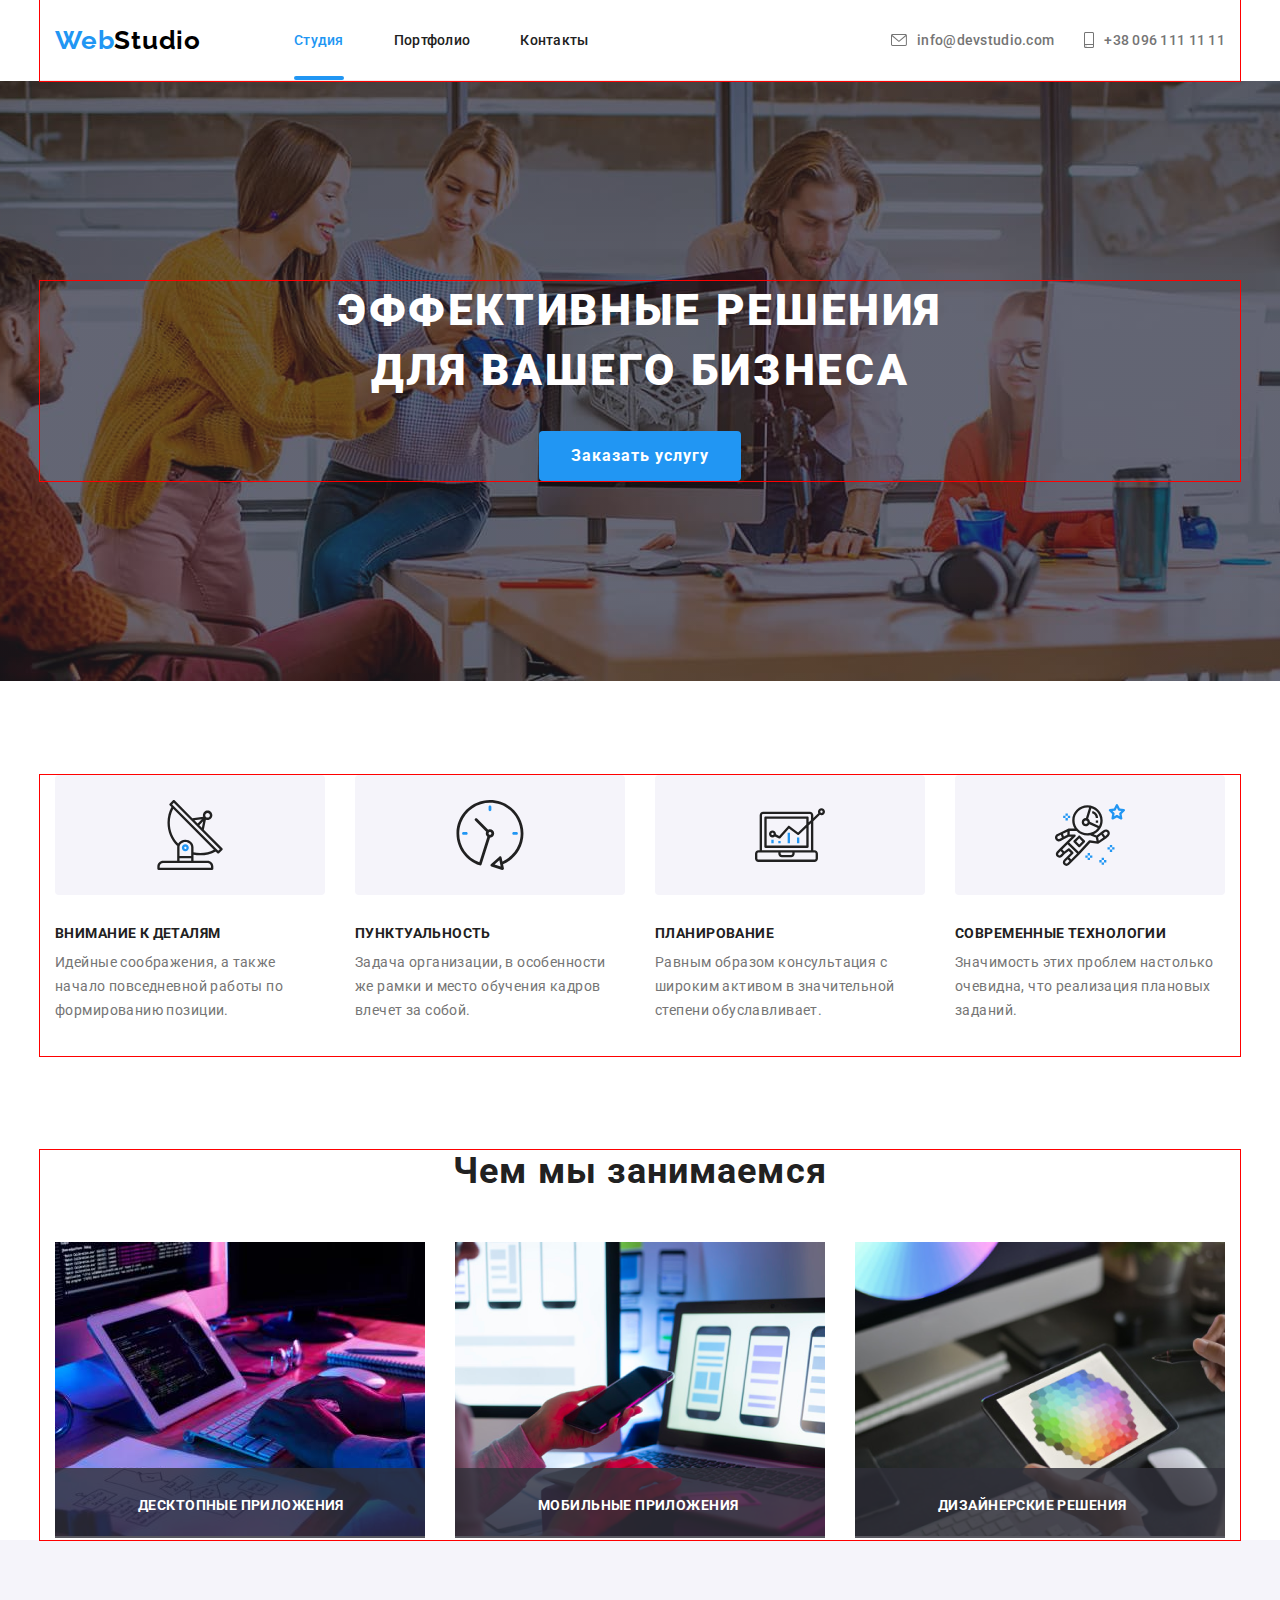
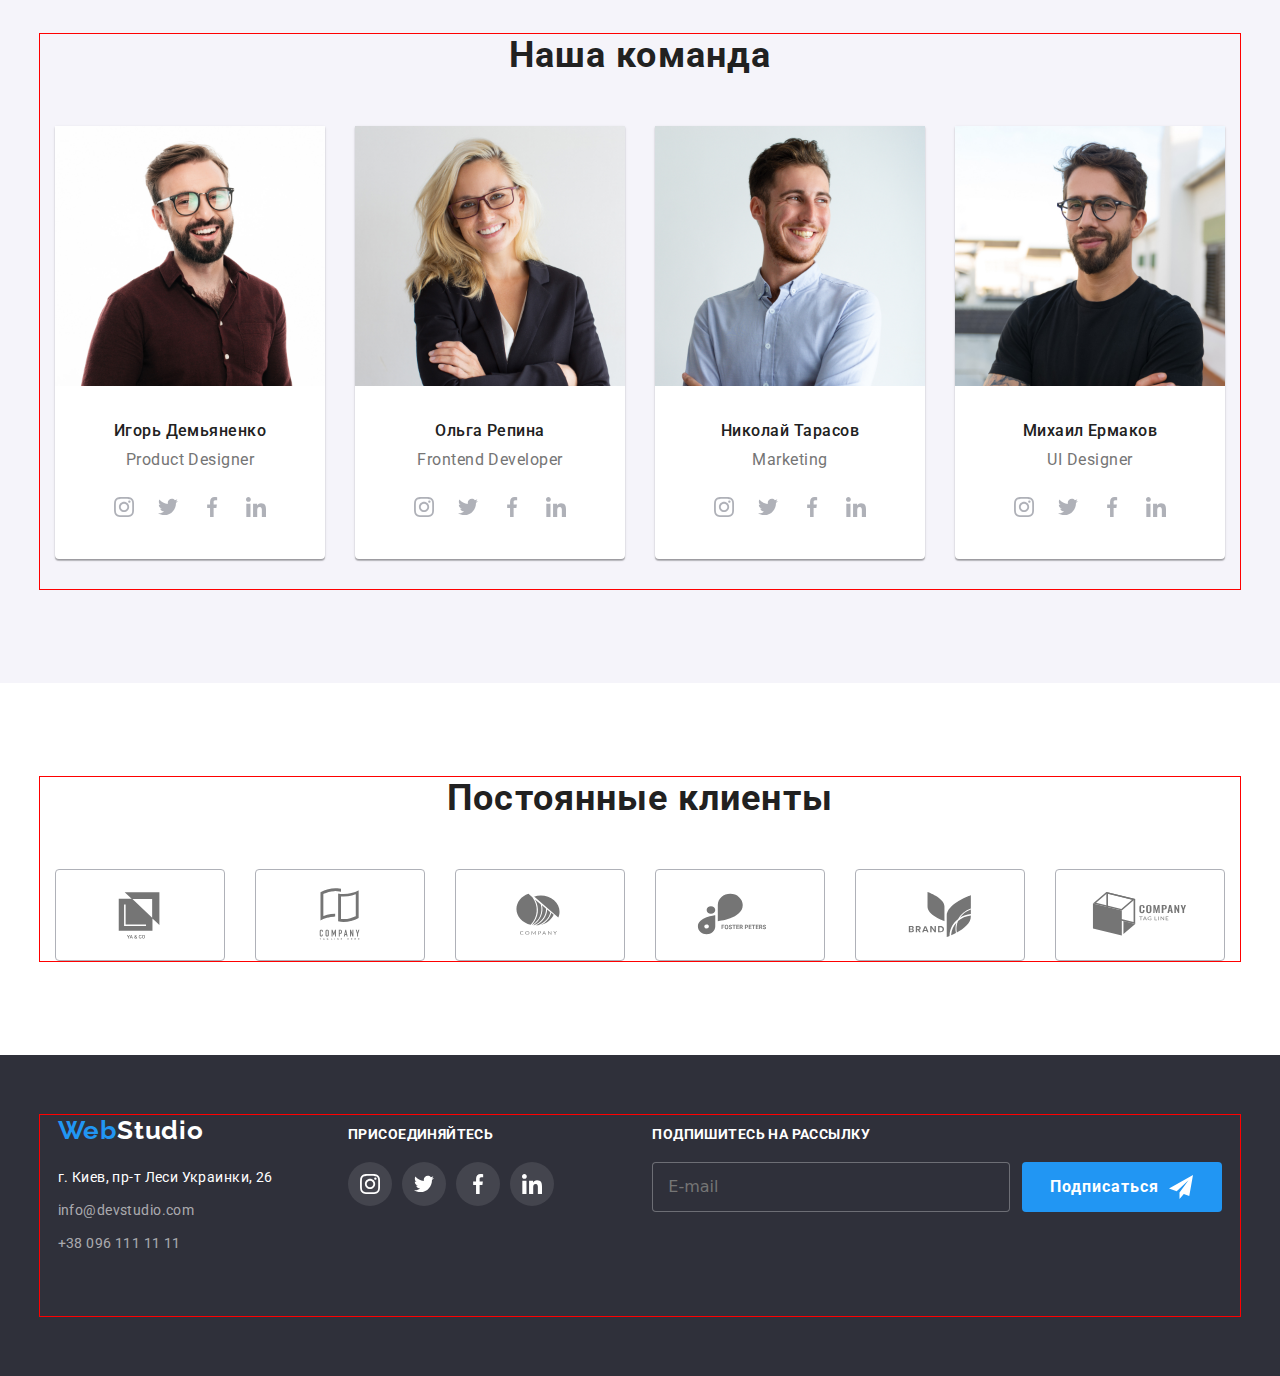
==== commit 4471f3ec: "дз8" ====
--- a/index.html
+++ b/index.html
@@ -20,7 +20,11 @@
     <header class="">
         <div class="container header-nav">
             <a class="link header-logo-web" href="./index.html">Web<span class="header-logo-studio">Studio</span></a>
-            <button type="button" class="header-button__close">close</button>
+            <button type="button" class="header-button__close">
+                <svg class="button-menu">
+                    <use href="./images/symbol-defs.svg#icon-menu-40px"></use>
+                </svg>
+            </button>
             <nav class="main-nav">
                 <ul class="list header__box-list">
                     <li class="header__list">
@@ -110,7 +114,7 @@
             </div>
         </section>
         <!-----Чем-мы-занимаемся----->
-        <!-- <section class="work__container ">
+        <section class="work__container ">
             <div class="container">
             <h2 class="title">Чем мы занимаемся</h2>
             <ul class="list work__container-img">
@@ -128,7 +132,7 @@
                 </li>
             </ul>
             </div>
-        </section> -->
+        </section>
         <!-----Наша команда----->
         <section class="section team">
             <div class="container">
@@ -434,7 +438,7 @@
         </div>
     </footer>
     <!-- -----modal------ -->
-    <!-- <div class="backdrop is-hidden" data-modal>
+    <div class="backdrop is-hidden" data-modal>
         <div class="modal">
             <button type="button" class="modal__close" data-modal-close>
                 <svg class="modal__close-icon">
@@ -512,7 +516,7 @@
                 <button class="modal__button" type="submit">Отправить</button>
             </form>
         </div>
-    </div> -->
+    </div>
     <script src="./js/modal.js"></script>
 </body>
 </html>
--- a/css/main.css
+++ b/css/main.css
@@ -91,6 +91,8 @@
 }
 
 .header-logo-web {
+  padding-top: 16px;
+  padding-bottom: 16px;
   font-family: Raleway;
   font-weight: bold;
   font-size: 26px;
@@ -189,6 +191,17 @@
   .main-nav {
     display: block;
   }
+}
+
+.button-menu {
+  width: 40px;
+  height: 40px;
+}
+
+.header-button__close {
+  background-color: white;
+  border: none;
+  cursor: pointer;
 }
 
 @media screen and (min-width: 768px) {
@@ -386,15 +399,35 @@
   margin-bottom: 30px;
 }
 
-@media screen and (min-width: 1200px) {
+@media screen and (min-width: 768px) {
   .advantage__text {
     display: flex;
-  }
-}
-
-@media screen and (min-width: 1200px) {
+    flex-wrap: wrap;
+    justify-content: space-between;
+  }
+}
+
+@media screen and (min-width: 1200px) {
+  .advantage__text {
+    display: flex;
+  }
+}
+
+@media screen and (min-width: 768px) {
+  .advantage__pre-text {
+    width: 354px;
+    height: 251px;
+    margin-bottom: 30px;
+  }
+}
+
+@media screen and (min-width: 1200px) {
+  .advantage__pre-text {
+    width: 270px;
+  }
   .advantage__pre-text:not(:last-child) {
     margin-right: 30px;
+    margin-bottom: 0px;
   }
 }
 
@@ -446,6 +479,18 @@
 
 .work__container {
   padding-bottom: 94px;
+}
+
+@media screen and (min-width: 480px) {
+  .work__container {
+    display: none;
+  }
+}
+
+@media screen and (min-width: 1200px) {
+  .work__container {
+    display: inline;
+  }
 }
 
 .work__container-img {
@@ -497,6 +542,14 @@
 @media screen and (min-width: 768px) {
   .team__container {
     display: flex;
+    flex-wrap: wrap;
+    justify-content: space-between;
+  }
+}
+
+@media screen and (min-width: 1200px) {
+  .team__container {
+    display: flex;
   }
 }
 
@@ -507,12 +560,23 @@
 }
 
 @media screen and (min-width: 480px) {
+  .team__pre-items:not(:last-child) {
+    margin-bottom: 30px;
+  }
+}
+
+@media screen and (min-width: 768px) {
   .team__pre-items {
+    width: 354px;
     margin-bottom: 30px;
   }
 }
 
 @media screen and (min-width: 1200px) {
+  .team__pre-items {
+    width: 270px;
+    margin-bottom: 30px;
+  }
   .team__pre-items:not(:last-child) {
     margin-right: 30px;
   }
@@ -654,6 +718,14 @@
 @media screen and (min-width: 480px) {
   .container-footer {
     text-align: center;
+  }
+}
+
+@media screen and (min-width: 768px) {
+  .container-footer {
+    display: flex;
+    flex-wrap: wrap;
+    justify-content: space-around;
   }
 }
 
@@ -901,6 +973,18 @@
   position: fixed;
   top: 0;
   transition: opacity 500ms linear, visibility 500ms;
+}
+
+@media screen and (min-width: 768px) {
+  .backdrop {
+    width: 100vw;
+  }
+}
+
+@media screen and (min-width: 1200px) {
+  .backdrop {
+    width: 100vw;
+  }
 }
 
 .backdrop.is-hidden .modal {
@@ -1139,16 +1223,51 @@
   border-color: var(--accent-color);
 }
 
-.projects {
-  display: flex;
-  flex-wrap: wrap;
-}
-
-.projects__box-btn {
-  display: block;
-  display: flex;
-  justify-content: center;
-  margin-bottom: 50px;
+@media screen and (min-width: 480px) {
+  .projects {
+    display: flex;
+    flex-wrap: wrap;
+    justify-content: center;
+  }
+}
+
+@media screen and (min-width: 768px) {
+  .projects {
+    display: flex;
+    flex-wrap: wrap;
+    justify-content: space-between;
+  }
+}
+
+@media screen and (min-width: 480px) {
+  .projects__box-btn {
+    display: block;
+    display: flex;
+    flex-wrap: wrap;
+    justify-content: flex-start;
+    margin-bottom: 50px;
+  }
+}
+
+@media screen and (min-width: 768px) {
+  .projects__box-btn {
+    display: block;
+    display: flex;
+    justify-content: center;
+    margin-bottom: 50px;
+  }
+}
+
+@media screen and (min-width: 480px) {
+  .projects__button {
+    margin-bottom: 15px;
+  }
+}
+
+@media screen and (min-width: 768px) {
+  .projects__button {
+    margin-bottom: 0px;
+  }
 }
 
 .projects__button:not(:last-child) {
@@ -1184,24 +1303,45 @@
 }
 
 .projects__img {
-  width: 370px;
-  margin-right: 30px;
-  margin-bottom: 30px;
   transition-property: box-shadow;
   transition-duration: 250ms;
   transition-timing-function: linear cubic-bezier(0.4, 0, 0.2, 1);
+}
+
+@media screen and (min-width: 480px) {
+  .projects__img {
+    width: 450px;
+  }
+  .projects__img:not(:last-child) {
+    margin-bottom: 30px;
+  }
+}
+
+@media screen and (min-width: 768px) {
+  .projects__img {
+    width: 354px;
+  }
+  .projects__img:not(:last-child) {
+    margin-bottom: 30px;
+  }
+}
+
+@media screen and (min-width: 1200px) {
+  .projects__img {
+    width: 370px;
+    margin-right: 30px;
+    margin-bottom: 30px;
+  }
+  .projects__img:nth-child(3n) {
+    margin-right: 0;
+  }
+  .projects__img:nth-last-child(-n + 3) {
+    margin-bottom: 0px;
+  }
 }
 
 .projects__img:hover, .projects__img:focus {
   box-shadow: 0px 1px 1px rgba(0, 0, 0, 0.12), 0px 4px 4px rgba(0, 0, 0, 0.06), 1px 4px 6px rgba(0, 0, 0, 0.16);
-}
-
-.projects__img:nth-child(3n) {
-  margin-right: 0;
-}
-
-.projects__img:nth-last-child(-n + 3) {
-  margin-bottom: 0px;
 }
 
 .projects__link :hover .flex-top-text,
--- a/css/main.min.css
+++ b/css/main.min.css
@@ -1,2 +1,2 @@
-:root{--header-text-color: #212121;--accent-color: #2196f3;--main-title-color: #212121;--portfolio-text-color: #212121}h1,h2,h3,h4,h5,h6,p{margin:0}ul{padding:0;margin:0}.link{text-decoration:none}.list{list-style:none}.button{cursor:pointer}body{font-family:"Roboto", sans-serif}.container{width:100%;padding-left:15px;padding-right:15px;margin:0 auto;outline:1px solid red}@media screen and (min-width: 480px){.container{width:480px}}@media screen and (min-width: 768px){.container{width:768px}}@media screen and (min-width: 1200px){.container{width:1200px}}.hero-btn{padding:10px 32px;margin:0 auto;font-family:Roboto;font-style:normal;font-weight:bold;font-size:16px;line-height:1.87;display:block;align-items:center;text-align:center;letter-spacing:0.06em;color:#ffffff;cursor:pointer;background:#2196f3;box-shadow:0px 4px 4px rgba(0,0,0,0.15);border-radius:4px;border:none;transition-property:color;transition-duration:250ms;transition-timing-function:linear cubic-bezier(0.4, 0, 0.2, 1)}.hero-btn:hover,.hero-btn:focus{color:#188ce8}.header-logo-web{font-family:Raleway;font-weight:bold;font-size:26px;line-height:31px;letter-spacing:0.03em;color:#2196f3}@media screen and (min-width: 768px){.header-logo-web{margin-right:88px}}@media screen and (min-width: 1200px){.header-logo-web{margin-right:93px}}.header-logo-studio{font-family:Raleway;font-weight:bold;font-size:26px;line-height:31px;letter-spacing:0.03em;color:#000000}.footer-logo-web{display:block;margin-bottom:20px;font-family:Raleway;font-weight:bold;font-size:26px;line-height:31px;letter-spacing:0.03em;color:#2196f3}.footer-logo-studio{font-family:Raleway;font-weight:bold;font-size:26px;line-height:31px;letter-spacing:0.03em;color:#ffffff}.section{padding-top:94px;padding-bottom:94px}.title{margin-bottom:50px;font-family:Roboto;font-style:normal;font-weight:bold;font-size:36px;line-height:42px;text-align:center;letter-spacing:0.03em;color:var(--header-text-color)}.visually-hidden{position:absolute;width:1px;height:1px;margin:-1px;border:0;padding:0;white-space:nowrap;clip-path:inset(100%);clip:rect(0 0 0 0);overflow:hidden}.header{padding:16px 0px}.header-nav{display:flex;justify-content:space-between;align-items:center;border-bottom:1px solid #ececec}.main-nav{display:none}@media screen and (min-width: 768px){.main-nav{display:block}}@media screen and (min-width: 768px){.header-button__close{display:none}}.header__box-list{display:flex}.header__list .current{color:#2196f3}.header__list+.header__list{margin-left:50px}.header__link{display:block;font-family:Roboto;font-style:normal;font-weight:500;font-size:14px;line-height:16px;letter-spacing:0.02em;color:var(--header-text-color);padding-top:32px;padding-bottom:32px;position:relative;transition-property:color;transition-duration:250ms;transition-timing-function:linear cubic-bezier(0.4, 0, 0.2, 1)}.header__link:hover,.header__link:focus{color:var(--accent-color)}.header__link.current::after{content:"";width:100%;height:4px;background-color:#2196f3;position:absolute;display:block;bottom:0;border-radius:2px}.header-tel-mail{display:none}@media screen and (min-width: 768px){.header-tel-mail{display:block;margin-left:auto}.header-tel-mail .header-contact:not(:last-child){margin-bottom:10px}}@media screen and (min-width: 1200px){.header-tel-mail{display:flex}.header-tel-mail .header-contact:not(:last-child){margin-right:30px;margin-bottom:0px}}.header-mail{display:flex;align-items:center;font-family:Roboto;font-style:normal;font-weight:500;font-size:14px;line-height:16px;letter-spacing:0.02em;color:#757575;transition-property:color;transition-duration:250ms;transition-timing-function:linear cubic-bezier(0.4, 0, 0.2, 1)}.header-mail:hover,.header-mail:focus{color:var(--accent-color)}.header-icon-mail{width:16px;height:12px;margin-right:10px;fill:currentColor}.header-tel{display:flex;align-items:center;font-family:Roboto;font-style:normal;font-weight:500;font-size:14px;line-height:16px;letter-spacing:0.02em;color:#757575;transition-property:color;transition-duration:250ms;transition-timing-function:linear cubic-bezier(0.4, 0, 0.2, 1)}.header-tel:hover,.header-tel:focus{color:var(--accent-color)}.header-icon-tel{width:10px;height:16px;margin-right:10px;fill:currentColor}.hero{background-color:#2f303a;padding-top:200px;padding-bottom:200px}.hero{background-image:url(/images/symbol-defs.svg)}.hero{max-width:1600px;min-height:600px;margin-left:auto;margin-right:auto;background-image:linear-gradient(rgba(47,48,58,0.4), rgba(47,48,58,0.4)),url(../images/img-hero.jpg);background-position:center;background-size:cover}@media screen and (min-width: 480px){.hero-text{width:360px;height:84px;font-family:Roboto;font-style:normal;font-weight:900;font-size:26px;line-height:42px;text-align:center;letter-spacing:0.06em;text-transform:uppercase;color:#ffffff;margin:0 auto;margin-bottom:30px;display:block}}@media screen and (min-width: 1200px){.hero-text{width:696px;height:120px;font-family:Roboto;font-style:normal;font-weight:900;font-size:44px;line-height:1.36;text-align:center;letter-spacing:0.06em;text-transform:uppercase;color:#ffffff;margin:0 auto;margin-bottom:30px;display:block}}.advantage__thumb{display:flex;align-items:center;justify-content:center;height:120px;background:#f5f4fa;border-radius:4px;margin-bottom:30px}@media screen and (min-width: 1200px){.advantage__text{display:flex}}@media screen and (min-width: 1200px){.advantage__pre-text:not(:last-child){margin-right:30px}}.advantage__list-text{margin-bottom:10px;font-family:Roboto;font-style:normal;font-weight:bold;font-size:14px;line-height:16px;letter-spacing:0.03em;color:var(--main-title-color);text-transform:uppercase}@media screen and (min-width: 480px){.advantage__list-text{text-align:center}}@media screen and (min-width: 768px){.advantage__list-text{text-align:start}}.advantage__title{font-family:Roboto;font-style:normal;font-weight:normal;font-size:14px;line-height:1.71;letter-spacing:0.03em;color:#757575}@media screen and (min-width: 480px){.advantage__title{margin-bottom:30px}}@media screen and (min-width: 1200px){.advantage__title{margin-bottom:0px}}.work__container{padding-bottom:94px}.work__container-img{display:inline-flex}.work__item-img{position:relative}.work__item-img:not(:last-child){margin-right:30px}.work__item-img::before{content:"";position:absolute;bottom:2px;left:0;display:inline-block;width:370px;height:70px;background-color:rgba(47,48,58,0.8)}.work__img-text{position:absolute;bottom:27px;left:83px;font-family:Roboto;font-style:normal;font-weight:bold;font-size:14px;line-height:16px;text-align:center;letter-spacing:0.03em;text-transform:uppercase;color:#ffffff}.img-items{width:100%}.team{background-color:#f5f4fa}@media screen and (min-width: 768px){.team__container{display:flex}}.team__pre-items{background-color:#ffffff;box-shadow:0px 1px 3px rgba(0,0,0,0.12),0px 1px 1px rgba(0,0,0,0.14),0px 2px 1px rgba(0,0,0,0.2);border-radius:0px 0px 4px 4px}@media screen and (min-width: 480px){.team__pre-items{margin-bottom:30px}}@media screen and (min-width: 1200px){.team__pre-items:not(:last-child){margin-right:30px}}.team__box-text{padding-top:30px;padding-bottom:30px}.team__items-text{margin-bottom:10px;font-family:Roboto;font-style:normal;font-weight:500;font-size:16px;line-height:19px;text-align:center;letter-spacing:0.03em;color:var(--header-text-color)}.team__title{font-family:Roboto;font-style:normal;font-weight:normal;font-size:16px;line-height:19px;text-align:center;letter-spacing:0.03em;color:#757575}.team__social-list{display:flex;justify-content:center;margin-top:16px}.team__box-link{width:44px;height:44px}.team__link{width:100%;height:100%;border-radius:50%;display:flex;align-items:center;justify-content:center;color:#afb1b8;transition-property:background-color, color;transition-duration:250ms;transition-timing-function:linear cubic-bezier(0.4, 0, 0.2, 1)}.team__link:hover,.team__link:focus{background-color:#2196f3;color:white}.team__social-icon{width:20px;height:20px;fill:currentColor}@media screen and (min-width: 480px){.clients__box{display:flex;flex-wrap:wrap;justify-content:space-between}}@media screen and (min-width: 1200px){.clients__box{display:flex}}@media screen and (min-width: 480px){.clients__link{width:210px;height:92px;margin-bottom:30px}}@media screen and (min-width: 768px){.clients__link{width:226px;height:92px;margin-bottom:30px}}@media screen and (min-width: 1200px){.clients__link{width:170px;height:92px;margin-bottom:0px}.clients__link:not(:last-child){margin-right:30px}}.clients__link-icon{width:100%;height:100%;border:1px solid #afb1b8;display:flex;align-items:center;justify-content:center;border-radius:4px;color:#757575;transition-property:color, border;transition-duration:250ms;transition-timing-function:linear cubic-bezier(0.4, 0, 0.2, 1)}.clients__link-icon:hover,.clients__link-icon:focus{color:var(--accent-color);border:1px solid var(--accent-color)}.clients__icon{width:106px;height:60px;fill:currentColor}.container-footer{align-items:baseline}@media screen and (min-width: 480px){.container-footer{text-align:center}}@media screen and (min-width: 1200px){.container-footer{display:flex;text-align:start}}.footer-container{margin-bottom:60px}.footer{background-color:#2f303a;padding-top:60px;padding-bottom:60px}.footer__pre-container:not(:last-child){margin-bottom:9px}.footer__map{font-family:Roboto;font-style:normal;font-weight:normal;font-size:14px;line-height:1.71;letter-spacing:0.03em;color:#ffffff;transition-property:color;transition-duration:250ms;transition-timing-function:linear cubic-bezier(0.4, 0, 0.2, 1)}.footer__map:hover,.footer__map:focus{color:var(--accent-color)}.footer__list{font-family:Roboto;font-style:normal;font-weight:normal;font-size:14px;line-height:1.71;letter-spacing:0.03em;color:rgba(255,255,255,0.6);transition-property:color;transition-duration:250ms;transition-timing-function:linear cubic-bezier(0.4, 0, 0.2, 1)}.footer__list:hover,.footer__list:focus{color:var(--accent-color)}address{font-family:Roboto;font-style:normal}.social{margin-bottom:60px;align-items:center}@media screen and (min-width: 1200px){.social{margin-left:70px}}.social__text{font-family:Roboto;font-style:normal;font-weight:bold;font-size:14px;line-height:16px;letter-spacing:0.03em;text-transform:uppercase;color:#ffffff}.social__links{display:flex;margin-top:20px;text-align:center;justify-content:center}.social__pre-link{background-color:rgba(255,255,255,0.1);border-radius:50%;width:44px;height:44px}.social__pre-link+.social__pre-link{margin-left:10px}.social__link{width:100%;height:100%;border-radius:50%;display:flex;align-items:center;justify-content:center;color:#ffffff;transition-property:background-color, color;transition-duration:250ms;transition-timing-function:linear cubic-bezier(0.4, 0, 0.2, 1)}.social__link:hover,.social__link:focus{color:#ffffff;background-color:var(--accent-color)}.social__icon{width:20px;height:20px;fill:currentColor}.send__text{font-family:Roboto;font-style:normal;font-weight:bold;font-size:14px;line-height:16px;letter-spacing:0.03em;text-transform:uppercase;color:#ffffff;margin-bottom:20px}@media screen and (min-width: 1200px){.send__mail{margin-left:93px}}@media screen and (min-width: 1200px){.send__form{display:flex}}.send__icon{width:24px;height:24px;margin-left:10px}.input-mail{height:50px;margin-right:12px;margin-bottom:20px;border:1px solid rgba(255,255,255,0.3);box-sizing:border-box;border-radius:4px;background-color:#2f303a;color:#ffffff;padding-left:15px;padding-right:15px;cursor:pointer;transition-property:filter;transition-duration:250ms;transition-timing-function:linear cubic-bezier(0.4, 0, 0.2, 1)}@media screen and (min-width: 480px){.input-mail{width:100%;margin-right:0px}}@media screen and (min-width: 768px){.input-mail{width:450px}}@media screen and (min-width: 1200px){.input-mail{width:358px;margin-right:12px}}.input-mail:hover,.input-mail:focus{filter:drop-shadow(0px 4px 4px rgba(0,0,0,0.15))}.button-send{width:200px;height:50px;background:var(--accent-color);border-radius:4px;border:none;font-family:Roboto;font-style:normal;font-weight:bold;font-size:16px;line-height:1.87;display:flex;align-items:center;text-align:center;letter-spacing:0.06em;color:#ffffff;padding:10px 28px;cursor:pointer;transition-property:box-shadow;transition-duration:250ms;transition-timing-function:linear cubic-bezier(0.4, 0, 0.2, 1)}@media screen and (min-width: 480px){.button-send{margin:auto}}@media screen and (min-width: 1200px){.button-send{margin:0px}}.button-send:hover,.button-send:focus{box-shadow:0px 4px 4px rgba(0,0,0,0.15)}.backdrop{width:100vw;height:100vh;background-color:rgba(0,0,0,0.2);border:1px solid #000000;box-sizing:border-box;box-shadow:0px 4px 4px rgba(0,0,0,0.25);position:fixed;top:0;transition:opacity 500ms linear, visibility 500ms}.backdrop.is-hidden .modal{transform:scale(1.5) translate(-1000px);transition:transform 500ms}.modal{padding:40px;width:528px;min-height:581px;background-color:#ffffff;box-shadow:0px 1px 3px rgba(0,0,0,0.12),0px 1px 1px rgba(0,0,0,0.14),0px 2px 1px rgba(0,0,0,0.2);border-radius:4px;position:absolute;top:50%;left:50%;transform:scale(1);transform:translate(-50%, -50%);transition:transform 500ms}.modal__close{width:30px;height:30px;background-color:#ffffff;border:1px solid rgba(0,0,0,0.1);border-radius:50%;box-sizing:border-box;position:absolute;top:8px;right:8px;display:flex;align-items:center;justify-content:center;cursor:pointer;fill:currentColor;transition-property:color;transition-duration:250ms;transition-timing-function:linear cubic-bezier(0.4, 0, 0.2, 1)}.modal__close:hover,.modal__close:focus{color:var(--accent-color)}.modal__close-icon{width:18px;height:18px}.modal__title{margin-bottom:12px;font-family:Roboto;font-style:normal;font-weight:bold;font-size:20px;line-height:23px;text-align:center;letter-spacing:0.03em;color:#212121}.modal__field{margin-bottom:10px}.modal__field-feedbeck{margin-bottom:20px}.modal__field-check{margin-bottom:30px}.modal__input-text{display:block;margin-bottom:4px;font-family:Roboto;font-style:normal;font-weight:normal;font-size:12px;line-height:14px;letter-spacing:0.01em;color:#757575}.modal__wrap{position:relative}.modal__form-text{padding:12px 16px;resize:none;width:100%;height:120px;border:1px solid rgba(33,33,33,0.2);box-sizing:border-box;border-radius:4px;outline:none;cursor:pointer;transition-property:border;transition-duration:250ms;transition-timing-function:linear cubic-bezier(0.4, 0, 0.2, 1)}.modal__form-text:focus{border:1px solid #2196f3;border-radius:4px}.modal__check-text{font-family:Roboto;font-style:normal;font-weight:normal;font-size:14px;line-height:1.71;letter-spacing:0.03em;color:#757575;display:flex;align-items:center;justify-content:center}.modal__check-icon{width:16px;height:15px;border:2px solid #212121;border-radius:2px;margin-right:8.38px;display:flex;align-items:center;justify-content:center}.modal__text-link{font-family:Roboto;font-style:normal;font-weight:normal;font-size:14px;line-height:1.71;letter-spacing:0.03em;text-decoration-line:underline;color:var(--accent-color);margin-left:3px}.modal__button{font-family:Roboto;font-style:normal;font-weight:bold;font-size:16px;line-height:1.87;display:flex;align-items:center;text-align:center;letter-spacing:0.06em;color:#ffffff;display:block;margin:0 auto;width:200px;height:50px;background:#2196f3;box-shadow:0px 4px 4px rgba(0,0,0,0.15);border-radius:4px;border:none;cursor:pointer}.is-hidden{visibility:hidden;opacity:0;pointer-events:none}.person-modal{width:18px;height:18px;position:absolute;left:12px;top:50%;transform:translateY(-50%);cursor:pointer;fill:currentColor;transition-property:fill;transition-duration:250ms;transition-timing-function:linear cubic-bezier(0.4, 0, 0.2, 1)}.modal-form-input{padding-left:42px;padding-right:12px;width:100%;height:40px;border:1px solid rgba(33,33,33,0.2);box-sizing:border-box;border-radius:4px;outline:none;cursor:pointer;transition-property:border;transition-duration:250ms;transition-timing-function:linear cubic-bezier(0.4, 0, 0.2, 1)}.modal-form-input:focus{border:1px solid #2196f3;border-radius:4px}.modal-form-input:focus+.person-modal{fill:var(--accent-color)}.modal-form-input::modal-form-input{font-family:Roboto;font-style:normal;font-weight:normal;font-size:14px;line-height:16px;letter-spacing:0.01em;color:rgba(117,117,117,0.5)}.check-icon-modal{width:11px;height:8px;fill:#ffffff}.modal-check:checked+.modal__check-text .modal__check-icon{background-color:var(--accent-color);border:none}.modal-check:focus+.modal__check-text .modal__check-icon{border-color:var(--accent-color)}.projects{display:flex;flex-wrap:wrap}.projects__box-btn{display:block;display:flex;justify-content:center;margin-bottom:50px}.projects__button:not(:last-child){margin-right:8px}.projects__list-btn{padding:8px 22px;font-family:Roboto;font-style:normal;font-weight:500;font-size:16px;line-height:1.62;text-align:center;letter-spacing:0.03em;color:#212121;cursor:pointer;border-radius:4px;border:none;background:#f5f4fa;border-radius:4px;transition-property:background-color, color, box-shadow;transition-duration:250ms;transition-timing-function:linear cubic-bezier(0.4, 0, 0.2, 1)}.projects__list-btn:hover,.projects__list-btn:focus{background:#2196f3;color:#ffffff;box-shadow:0px 3px 1px rgba(0,0,0,0.1),0px 1px 2px rgba(0,0,0,0.08),0px 2px 2px rgba(0,0,0,0.12);border-radius:4px}.projects__img{width:370px;margin-right:30px;margin-bottom:30px;transition-property:box-shadow;transition-duration:250ms;transition-timing-function:linear cubic-bezier(0.4, 0, 0.2, 1)}.projects__img:hover,.projects__img:focus{box-shadow:0px 1px 1px rgba(0,0,0,0.12),0px 4px 4px rgba(0,0,0,0.06),1px 4px 6px rgba(0,0,0,0.16)}.projects__img:nth-child(3n){margin-right:0}.projects__img:nth-last-child(-n+3){margin-bottom:0px}.projects__link :hover .flex-top-text,.projects :focus .flex-top-text{transform:translateY(0)}.projects__img-wrap{position:relative;overflow:hidden}.projects__text-container{padding:20px 24px;border-right:1px solid #eee;border-bottom:1px solid #eee;border-left:1px solid #eee}.projects__text{font-family:Roboto;font-style:normal;font-weight:bold;font-size:18px;line-height:2;letter-spacing:0.06em;color:var(--portfolio-text-color)}.projects__title{font-family:Roboto;font-style:normal;font-weight:normal;font-size:16px;line-height:1.87;letter-spacing:0.03em;color:#757575}.flex-top-text{font-family:Roboto;font-style:normal;font-weight:normal;font-size:18px;line-height:1.56;letter-spacing:0.03em;color:#ffffff;padding:63px 24px;background-color:rgba(33,150,243,0.9);position:absolute;top:0;left:0;height:100%;transform:translateY(100%);transition:transform 250ms cubic-bezier(0.4, 0, 0.2, 1)}
+:root{--header-text-color: #212121;--accent-color: #2196f3;--main-title-color: #212121;--portfolio-text-color: #212121}h1,h2,h3,h4,h5,h6,p{margin:0}ul{padding:0;margin:0}.link{text-decoration:none}.list{list-style:none}.button{cursor:pointer}body{font-family:"Roboto", sans-serif}.container{width:100%;padding-left:15px;padding-right:15px;margin:0 auto;outline:1px solid red}@media screen and (min-width: 480px){.container{width:480px}}@media screen and (min-width: 768px){.container{width:768px}}@media screen and (min-width: 1200px){.container{width:1200px}}.hero-btn{padding:10px 32px;margin:0 auto;font-family:Roboto;font-style:normal;font-weight:bold;font-size:16px;line-height:1.87;display:block;align-items:center;text-align:center;letter-spacing:0.06em;color:#ffffff;cursor:pointer;background:#2196f3;box-shadow:0px 4px 4px rgba(0,0,0,0.15);border-radius:4px;border:none;transition-property:color;transition-duration:250ms;transition-timing-function:linear cubic-bezier(0.4, 0, 0.2, 1)}.hero-btn:hover,.hero-btn:focus{color:#188ce8}.header-logo-web{padding-top:16px;padding-bottom:16px;font-family:Raleway;font-weight:bold;font-size:26px;line-height:31px;letter-spacing:0.03em;color:#2196f3}@media screen and (min-width: 768px){.header-logo-web{margin-right:88px}}@media screen and (min-width: 1200px){.header-logo-web{margin-right:93px}}.header-logo-studio{font-family:Raleway;font-weight:bold;font-size:26px;line-height:31px;letter-spacing:0.03em;color:#000000}.footer-logo-web{display:block;margin-bottom:20px;font-family:Raleway;font-weight:bold;font-size:26px;line-height:31px;letter-spacing:0.03em;color:#2196f3}.footer-logo-studio{font-family:Raleway;font-weight:bold;font-size:26px;line-height:31px;letter-spacing:0.03em;color:#ffffff}.section{padding-top:94px;padding-bottom:94px}.title{margin-bottom:50px;font-family:Roboto;font-style:normal;font-weight:bold;font-size:36px;line-height:42px;text-align:center;letter-spacing:0.03em;color:var(--header-text-color)}.visually-hidden{position:absolute;width:1px;height:1px;margin:-1px;border:0;padding:0;white-space:nowrap;clip-path:inset(100%);clip:rect(0 0 0 0);overflow:hidden}.header{padding:16px 0px}.header-nav{display:flex;justify-content:space-between;align-items:center;border-bottom:1px solid #ececec}.main-nav{display:none}@media screen and (min-width: 768px){.main-nav{display:block}}.button-menu{width:40px;height:40px}.header-button__close{background-color:white;border:none;cursor:pointer}@media screen and (min-width: 768px){.header-button__close{display:none}}.header__box-list{display:flex}.header__list .current{color:#2196f3}.header__list+.header__list{margin-left:50px}.header__link{display:block;font-family:Roboto;font-style:normal;font-weight:500;font-size:14px;line-height:16px;letter-spacing:0.02em;color:var(--header-text-color);padding-top:32px;padding-bottom:32px;position:relative;transition-property:color;transition-duration:250ms;transition-timing-function:linear cubic-bezier(0.4, 0, 0.2, 1)}.header__link:hover,.header__link:focus{color:var(--accent-color)}.header__link.current::after{content:"";width:100%;height:4px;background-color:#2196f3;position:absolute;display:block;bottom:0;border-radius:2px}.header-tel-mail{display:none}@media screen and (min-width: 768px){.header-tel-mail{display:block;margin-left:auto}.header-tel-mail .header-contact:not(:last-child){margin-bottom:10px}}@media screen and (min-width: 1200px){.header-tel-mail{display:flex}.header-tel-mail .header-contact:not(:last-child){margin-right:30px;margin-bottom:0px}}.header-mail{display:flex;align-items:center;font-family:Roboto;font-style:normal;font-weight:500;font-size:14px;line-height:16px;letter-spacing:0.02em;color:#757575;transition-property:color;transition-duration:250ms;transition-timing-function:linear cubic-bezier(0.4, 0, 0.2, 1)}.header-mail:hover,.header-mail:focus{color:var(--accent-color)}.header-icon-mail{width:16px;height:12px;margin-right:10px;fill:currentColor}.header-tel{display:flex;align-items:center;font-family:Roboto;font-style:normal;font-weight:500;font-size:14px;line-height:16px;letter-spacing:0.02em;color:#757575;transition-property:color;transition-duration:250ms;transition-timing-function:linear cubic-bezier(0.4, 0, 0.2, 1)}.header-tel:hover,.header-tel:focus{color:var(--accent-color)}.header-icon-tel{width:10px;height:16px;margin-right:10px;fill:currentColor}.hero{background-color:#2f303a;padding-top:200px;padding-bottom:200px}.hero{background-image:url(/images/symbol-defs.svg)}.hero{max-width:1600px;min-height:600px;margin-left:auto;margin-right:auto;background-image:linear-gradient(rgba(47,48,58,0.4), rgba(47,48,58,0.4)),url(../images/img-hero.jpg);background-position:center;background-size:cover}@media screen and (min-width: 480px){.hero-text{width:360px;height:84px;font-family:Roboto;font-style:normal;font-weight:900;font-size:26px;line-height:42px;text-align:center;letter-spacing:0.06em;text-transform:uppercase;color:#ffffff;margin:0 auto;margin-bottom:30px;display:block}}@media screen and (min-width: 1200px){.hero-text{width:696px;height:120px;font-family:Roboto;font-style:normal;font-weight:900;font-size:44px;line-height:1.36;text-align:center;letter-spacing:0.06em;text-transform:uppercase;color:#ffffff;margin:0 auto;margin-bottom:30px;display:block}}.advantage__thumb{display:flex;align-items:center;justify-content:center;height:120px;background:#f5f4fa;border-radius:4px;margin-bottom:30px}@media screen and (min-width: 768px){.advantage__text{display:flex;flex-wrap:wrap;justify-content:space-between}}@media screen and (min-width: 1200px){.advantage__text{display:flex}}@media screen and (min-width: 768px){.advantage__pre-text{width:354px;height:251px;margin-bottom:30px}}@media screen and (min-width: 1200px){.advantage__pre-text{width:270px}.advantage__pre-text:not(:last-child){margin-right:30px;margin-bottom:0px}}.advantage__list-text{margin-bottom:10px;font-family:Roboto;font-style:normal;font-weight:bold;font-size:14px;line-height:16px;letter-spacing:0.03em;color:var(--main-title-color);text-transform:uppercase}@media screen and (min-width: 480px){.advantage__list-text{text-align:center}}@media screen and (min-width: 768px){.advantage__list-text{text-align:start}}.advantage__title{font-family:Roboto;font-style:normal;font-weight:normal;font-size:14px;line-height:1.71;letter-spacing:0.03em;color:#757575}@media screen and (min-width: 480px){.advantage__title{margin-bottom:30px}}@media screen and (min-width: 1200px){.advantage__title{margin-bottom:0px}}.work__container{padding-bottom:94px}@media screen and (min-width: 480px){.work__container{display:none}}@media screen and (min-width: 1200px){.work__container{display:inline}}.work__container-img{display:inline-flex}.work__item-img{position:relative}.work__item-img:not(:last-child){margin-right:30px}.work__item-img::before{content:"";position:absolute;bottom:2px;left:0;display:inline-block;width:370px;height:70px;background-color:rgba(47,48,58,0.8)}.work__img-text{position:absolute;bottom:27px;left:83px;font-family:Roboto;font-style:normal;font-weight:bold;font-size:14px;line-height:16px;text-align:center;letter-spacing:0.03em;text-transform:uppercase;color:#ffffff}.img-items{width:100%}.team{background-color:#f5f4fa}@media screen and (min-width: 768px){.team__container{display:flex;flex-wrap:wrap;justify-content:space-between}}@media screen and (min-width: 1200px){.team__container{display:flex}}.team__pre-items{background-color:#ffffff;box-shadow:0px 1px 3px rgba(0,0,0,0.12),0px 1px 1px rgba(0,0,0,0.14),0px 2px 1px rgba(0,0,0,0.2);border-radius:0px 0px 4px 4px}@media screen and (min-width: 480px){.team__pre-items:not(:last-child){margin-bottom:30px}}@media screen and (min-width: 768px){.team__pre-items{width:354px;margin-bottom:30px}}@media screen and (min-width: 1200px){.team__pre-items{width:270px;margin-bottom:30px}.team__pre-items:not(:last-child){margin-right:30px}}.team__box-text{padding-top:30px;padding-bottom:30px}.team__items-text{margin-bottom:10px;font-family:Roboto;font-style:normal;font-weight:500;font-size:16px;line-height:19px;text-align:center;letter-spacing:0.03em;color:var(--header-text-color)}.team__title{font-family:Roboto;font-style:normal;font-weight:normal;font-size:16px;line-height:19px;text-align:center;letter-spacing:0.03em;color:#757575}.team__social-list{display:flex;justify-content:center;margin-top:16px}.team__box-link{width:44px;height:44px}.team__link{width:100%;height:100%;border-radius:50%;display:flex;align-items:center;justify-content:center;color:#afb1b8;transition-property:background-color, color;transition-duration:250ms;transition-timing-function:linear cubic-bezier(0.4, 0, 0.2, 1)}.team__link:hover,.team__link:focus{background-color:#2196f3;color:white}.team__social-icon{width:20px;height:20px;fill:currentColor}@media screen and (min-width: 480px){.clients__box{display:flex;flex-wrap:wrap;justify-content:space-between}}@media screen and (min-width: 1200px){.clients__box{display:flex}}@media screen and (min-width: 480px){.clients__link{width:210px;height:92px;margin-bottom:30px}}@media screen and (min-width: 768px){.clients__link{width:226px;height:92px;margin-bottom:30px}}@media screen and (min-width: 1200px){.clients__link{width:170px;height:92px;margin-bottom:0px}.clients__link:not(:last-child){margin-right:30px}}.clients__link-icon{width:100%;height:100%;border:1px solid #afb1b8;display:flex;align-items:center;justify-content:center;border-radius:4px;color:#757575;transition-property:color, border;transition-duration:250ms;transition-timing-function:linear cubic-bezier(0.4, 0, 0.2, 1)}.clients__link-icon:hover,.clients__link-icon:focus{color:var(--accent-color);border:1px solid var(--accent-color)}.clients__icon{width:106px;height:60px;fill:currentColor}.container-footer{align-items:baseline}@media screen and (min-width: 480px){.container-footer{text-align:center}}@media screen and (min-width: 768px){.container-footer{display:flex;flex-wrap:wrap;justify-content:space-around}}@media screen and (min-width: 1200px){.container-footer{display:flex;text-align:start}}.footer-container{margin-bottom:60px}.footer{background-color:#2f303a;padding-top:60px;padding-bottom:60px}.footer__pre-container:not(:last-child){margin-bottom:9px}.footer__map{font-family:Roboto;font-style:normal;font-weight:normal;font-size:14px;line-height:1.71;letter-spacing:0.03em;color:#ffffff;transition-property:color;transition-duration:250ms;transition-timing-function:linear cubic-bezier(0.4, 0, 0.2, 1)}.footer__map:hover,.footer__map:focus{color:var(--accent-color)}.footer__list{font-family:Roboto;font-style:normal;font-weight:normal;font-size:14px;line-height:1.71;letter-spacing:0.03em;color:rgba(255,255,255,0.6);transition-property:color;transition-duration:250ms;transition-timing-function:linear cubic-bezier(0.4, 0, 0.2, 1)}.footer__list:hover,.footer__list:focus{color:var(--accent-color)}address{font-family:Roboto;font-style:normal}.social{margin-bottom:60px;align-items:center}@media screen and (min-width: 1200px){.social{margin-left:70px}}.social__text{font-family:Roboto;font-style:normal;font-weight:bold;font-size:14px;line-height:16px;letter-spacing:0.03em;text-transform:uppercase;color:#ffffff}.social__links{display:flex;margin-top:20px;text-align:center;justify-content:center}.social__pre-link{background-color:rgba(255,255,255,0.1);border-radius:50%;width:44px;height:44px}.social__pre-link+.social__pre-link{margin-left:10px}.social__link{width:100%;height:100%;border-radius:50%;display:flex;align-items:center;justify-content:center;color:#ffffff;transition-property:background-color, color;transition-duration:250ms;transition-timing-function:linear cubic-bezier(0.4, 0, 0.2, 1)}.social__link:hover,.social__link:focus{color:#ffffff;background-color:var(--accent-color)}.social__icon{width:20px;height:20px;fill:currentColor}.send__text{font-family:Roboto;font-style:normal;font-weight:bold;font-size:14px;line-height:16px;letter-spacing:0.03em;text-transform:uppercase;color:#ffffff;margin-bottom:20px}@media screen and (min-width: 1200px){.send__mail{margin-left:93px}}@media screen and (min-width: 1200px){.send__form{display:flex}}.send__icon{width:24px;height:24px;margin-left:10px}.input-mail{height:50px;margin-right:12px;margin-bottom:20px;border:1px solid rgba(255,255,255,0.3);box-sizing:border-box;border-radius:4px;background-color:#2f303a;color:#ffffff;padding-left:15px;padding-right:15px;cursor:pointer;transition-property:filter;transition-duration:250ms;transition-timing-function:linear cubic-bezier(0.4, 0, 0.2, 1)}@media screen and (min-width: 480px){.input-mail{width:100%;margin-right:0px}}@media screen and (min-width: 768px){.input-mail{width:450px}}@media screen and (min-width: 1200px){.input-mail{width:358px;margin-right:12px}}.input-mail:hover,.input-mail:focus{filter:drop-shadow(0px 4px 4px rgba(0,0,0,0.15))}.button-send{width:200px;height:50px;background:var(--accent-color);border-radius:4px;border:none;font-family:Roboto;font-style:normal;font-weight:bold;font-size:16px;line-height:1.87;display:flex;align-items:center;text-align:center;letter-spacing:0.06em;color:#ffffff;padding:10px 28px;cursor:pointer;transition-property:box-shadow;transition-duration:250ms;transition-timing-function:linear cubic-bezier(0.4, 0, 0.2, 1)}@media screen and (min-width: 480px){.button-send{margin:auto}}@media screen and (min-width: 1200px){.button-send{margin:0px}}.button-send:hover,.button-send:focus{box-shadow:0px 4px 4px rgba(0,0,0,0.15)}.backdrop{width:100vw;height:100vh;background-color:rgba(0,0,0,0.2);border:1px solid #000000;box-sizing:border-box;box-shadow:0px 4px 4px rgba(0,0,0,0.25);position:fixed;top:0;transition:opacity 500ms linear, visibility 500ms}@media screen and (min-width: 768px){.backdrop{width:100vw}}@media screen and (min-width: 1200px){.backdrop{width:100vw}}.backdrop.is-hidden .modal{transform:scale(1.5) translate(-1000px);transition:transform 500ms}.modal{padding:40px;width:528px;min-height:581px;background-color:#ffffff;box-shadow:0px 1px 3px rgba(0,0,0,0.12),0px 1px 1px rgba(0,0,0,0.14),0px 2px 1px rgba(0,0,0,0.2);border-radius:4px;position:absolute;top:50%;left:50%;transform:scale(1);transform:translate(-50%, -50%);transition:transform 500ms}.modal__close{width:30px;height:30px;background-color:#ffffff;border:1px solid rgba(0,0,0,0.1);border-radius:50%;box-sizing:border-box;position:absolute;top:8px;right:8px;display:flex;align-items:center;justify-content:center;cursor:pointer;fill:currentColor;transition-property:color;transition-duration:250ms;transition-timing-function:linear cubic-bezier(0.4, 0, 0.2, 1)}.modal__close:hover,.modal__close:focus{color:var(--accent-color)}.modal__close-icon{width:18px;height:18px}.modal__title{margin-bottom:12px;font-family:Roboto;font-style:normal;font-weight:bold;font-size:20px;line-height:23px;text-align:center;letter-spacing:0.03em;color:#212121}.modal__field{margin-bottom:10px}.modal__field-feedbeck{margin-bottom:20px}.modal__field-check{margin-bottom:30px}.modal__input-text{display:block;margin-bottom:4px;font-family:Roboto;font-style:normal;font-weight:normal;font-size:12px;line-height:14px;letter-spacing:0.01em;color:#757575}.modal__wrap{position:relative}.modal__form-text{padding:12px 16px;resize:none;width:100%;height:120px;border:1px solid rgba(33,33,33,0.2);box-sizing:border-box;border-radius:4px;outline:none;cursor:pointer;transition-property:border;transition-duration:250ms;transition-timing-function:linear cubic-bezier(0.4, 0, 0.2, 1)}.modal__form-text:focus{border:1px solid #2196f3;border-radius:4px}.modal__check-text{font-family:Roboto;font-style:normal;font-weight:normal;font-size:14px;line-height:1.71;letter-spacing:0.03em;color:#757575;display:flex;align-items:center;justify-content:center}.modal__check-icon{width:16px;height:15px;border:2px solid #212121;border-radius:2px;margin-right:8.38px;display:flex;align-items:center;justify-content:center}.modal__text-link{font-family:Roboto;font-style:normal;font-weight:normal;font-size:14px;line-height:1.71;letter-spacing:0.03em;text-decoration-line:underline;color:var(--accent-color);margin-left:3px}.modal__button{font-family:Roboto;font-style:normal;font-weight:bold;font-size:16px;line-height:1.87;display:flex;align-items:center;text-align:center;letter-spacing:0.06em;color:#ffffff;display:block;margin:0 auto;width:200px;height:50px;background:#2196f3;box-shadow:0px 4px 4px rgba(0,0,0,0.15);border-radius:4px;border:none;cursor:pointer}.is-hidden{visibility:hidden;opacity:0;pointer-events:none}.person-modal{width:18px;height:18px;position:absolute;left:12px;top:50%;transform:translateY(-50%);cursor:pointer;fill:currentColor;transition-property:fill;transition-duration:250ms;transition-timing-function:linear cubic-bezier(0.4, 0, 0.2, 1)}.modal-form-input{padding-left:42px;padding-right:12px;width:100%;height:40px;border:1px solid rgba(33,33,33,0.2);box-sizing:border-box;border-radius:4px;outline:none;cursor:pointer;transition-property:border;transition-duration:250ms;transition-timing-function:linear cubic-bezier(0.4, 0, 0.2, 1)}.modal-form-input:focus{border:1px solid #2196f3;border-radius:4px}.modal-form-input:focus+.person-modal{fill:var(--accent-color)}.modal-form-input::modal-form-input{font-family:Roboto;font-style:normal;font-weight:normal;font-size:14px;line-height:16px;letter-spacing:0.01em;color:rgba(117,117,117,0.5)}.check-icon-modal{width:11px;height:8px;fill:#ffffff}.modal-check:checked+.modal__check-text .modal__check-icon{background-color:var(--accent-color);border:none}.modal-check:focus+.modal__check-text .modal__check-icon{border-color:var(--accent-color)}@media screen and (min-width: 480px){.projects{display:flex;flex-wrap:wrap;justify-content:center}}@media screen and (min-width: 768px){.projects{display:flex;flex-wrap:wrap;justify-content:space-between}}@media screen and (min-width: 480px){.projects__box-btn{display:block;display:flex;flex-wrap:wrap;justify-content:flex-start;margin-bottom:50px}}@media screen and (min-width: 768px){.projects__box-btn{display:block;display:flex;justify-content:center;margin-bottom:50px}}@media screen and (min-width: 480px){.projects__button{margin-bottom:15px}}@media screen and (min-width: 768px){.projects__button{margin-bottom:0px}}.projects__button:not(:last-child){margin-right:8px}.projects__list-btn{padding:8px 22px;font-family:Roboto;font-style:normal;font-weight:500;font-size:16px;line-height:1.62;text-align:center;letter-spacing:0.03em;color:#212121;cursor:pointer;border-radius:4px;border:none;background:#f5f4fa;border-radius:4px;transition-property:background-color, color, box-shadow;transition-duration:250ms;transition-timing-function:linear cubic-bezier(0.4, 0, 0.2, 1)}.projects__list-btn:hover,.projects__list-btn:focus{background:#2196f3;color:#ffffff;box-shadow:0px 3px 1px rgba(0,0,0,0.1),0px 1px 2px rgba(0,0,0,0.08),0px 2px 2px rgba(0,0,0,0.12);border-radius:4px}.projects__img{transition-property:box-shadow;transition-duration:250ms;transition-timing-function:linear cubic-bezier(0.4, 0, 0.2, 1)}@media screen and (min-width: 480px){.projects__img{width:450px}.projects__img:not(:last-child){margin-bottom:30px}}@media screen and (min-width: 768px){.projects__img{width:354px}.projects__img:not(:last-child){margin-bottom:30px}}@media screen and (min-width: 1200px){.projects__img{width:370px;margin-right:30px;margin-bottom:30px}.projects__img:nth-child(3n){margin-right:0}.projects__img:nth-last-child(-n+3){margin-bottom:0px}}.projects__img:hover,.projects__img:focus{box-shadow:0px 1px 1px rgba(0,0,0,0.12),0px 4px 4px rgba(0,0,0,0.06),1px 4px 6px rgba(0,0,0,0.16)}.projects__link :hover .flex-top-text,.projects :focus .flex-top-text{transform:translateY(0)}.projects__img-wrap{position:relative;overflow:hidden}.projects__text-container{padding:20px 24px;border-right:1px solid #eee;border-bottom:1px solid #eee;border-left:1px solid #eee}.projects__text{font-family:Roboto;font-style:normal;font-weight:bold;font-size:18px;line-height:2;letter-spacing:0.06em;color:var(--portfolio-text-color)}.projects__title{font-family:Roboto;font-style:normal;font-weight:normal;font-size:16px;line-height:1.87;letter-spacing:0.03em;color:#757575}.flex-top-text{font-family:Roboto;font-style:normal;font-weight:normal;font-size:18px;line-height:1.56;letter-spacing:0.03em;color:#ffffff;padding:63px 24px;background-color:rgba(33,150,243,0.9);position:absolute;top:0;left:0;height:100%;transform:translateY(100%);transition:transform 250ms cubic-bezier(0.4, 0, 0.2, 1)}
 /*# sourceMappingURL=main.min.css.map */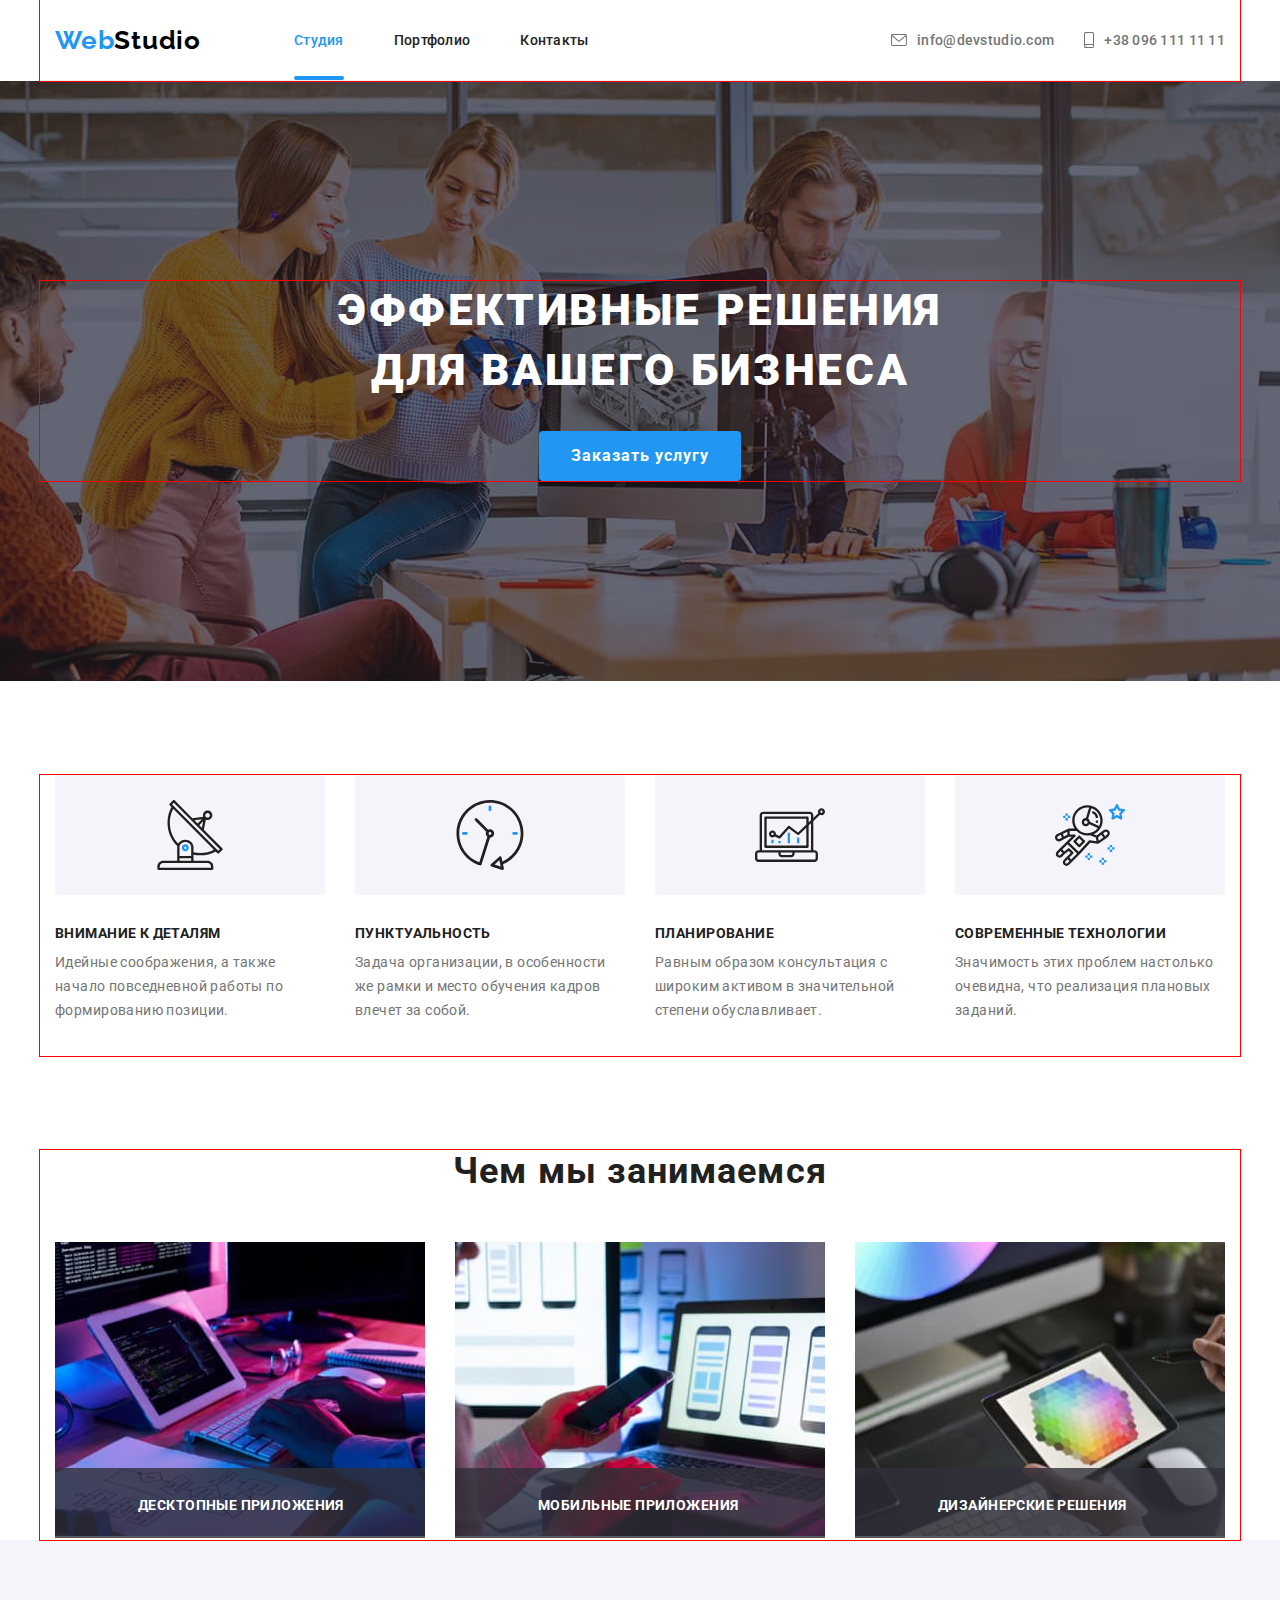
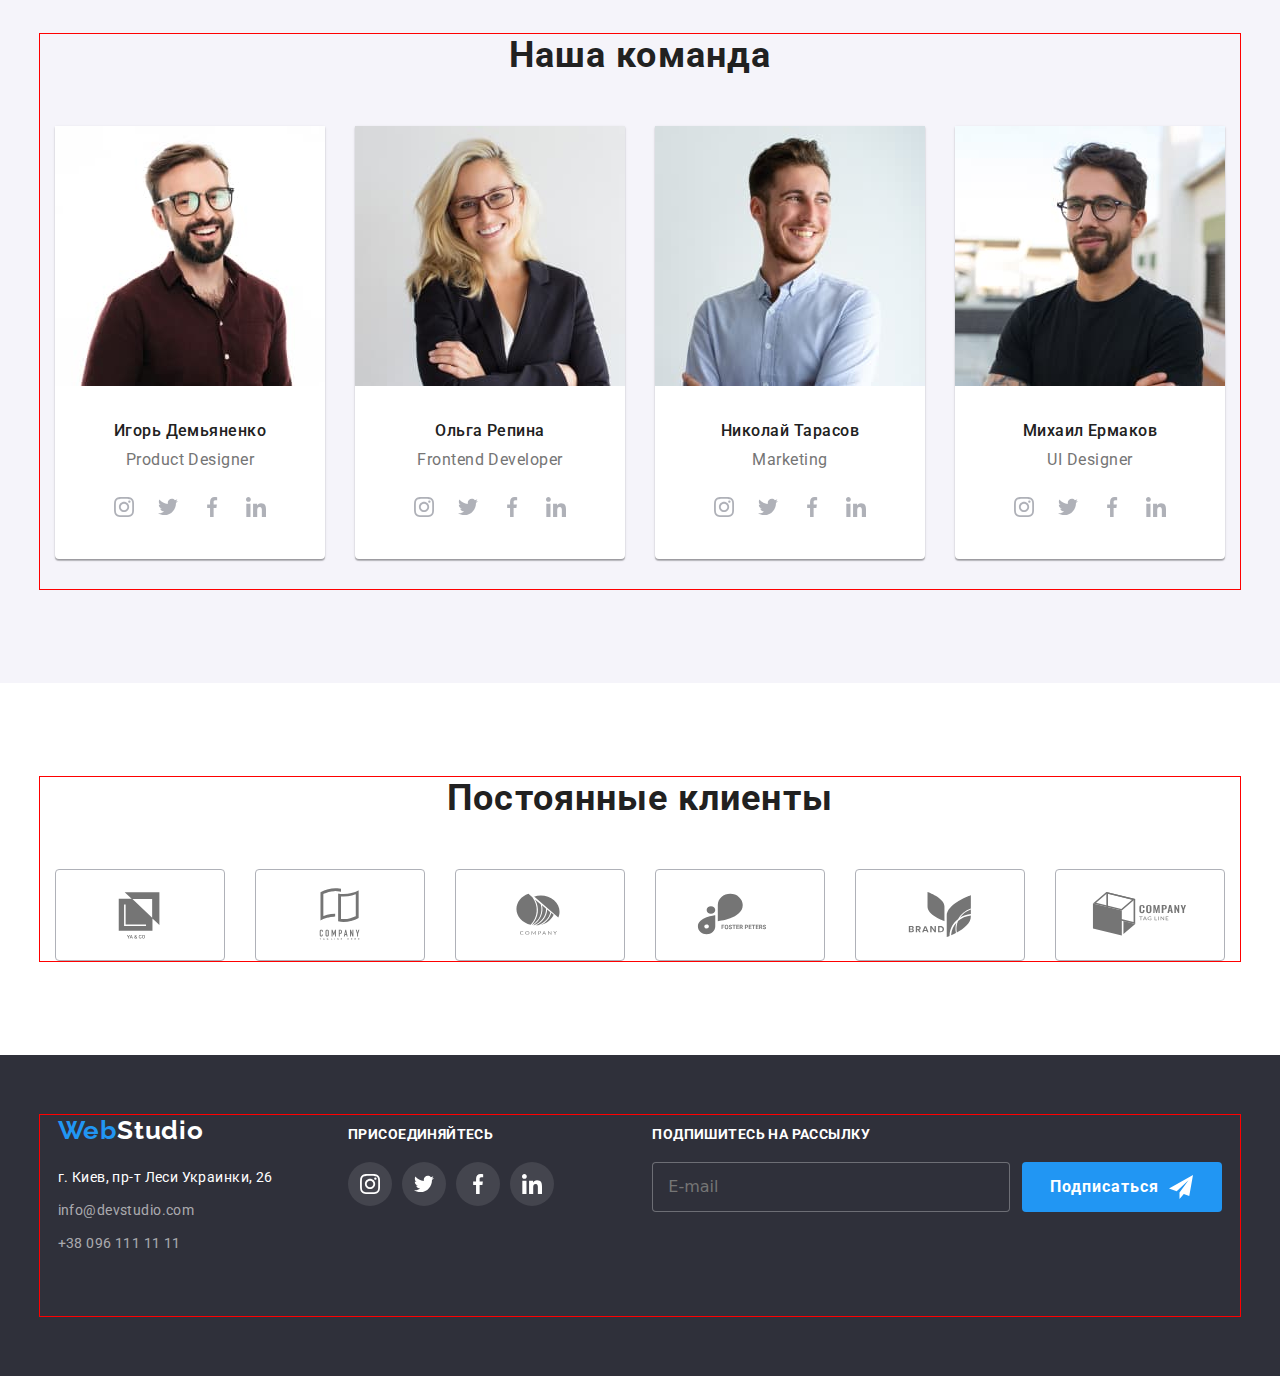
==== commit 84601244: "дз8" ====
--- a/index.html
+++ b/index.html
@@ -20,9 +20,10 @@
     <header class="">
         <div class="container header-nav">
             <a class="link header-logo-web" href="./index.html">Web<span class="header-logo-studio">Studio</span></a>
-            <button type="button" class="header-button__close">
-                <svg class="button-menu">
-                    <use href="./images/symbol-defs.svg#icon-menu-40px"></use>
+            <button type="button" class="header-button__close is-open" .mobile-menu__open>
+                <svg class="button-menu" aria-label="Переключатель мобільного меню">
+                    <use class="icon-close-menu" href="./images/symbol-defs.svg#icon-close-menu"></use>
+                    <use class="icon-menu" href="./images/symbol-defs.svg#icon-menu"></use>
                 </svg>
             </button>
             <nav class="main-nav">
@@ -119,15 +120,33 @@
             <h2 class="title">Чем мы занимаемся</h2>
             <ul class="list work__container-img">
                 <li class="work__item-img">
-                    <img src="./images/box1.jpg" alt="Планирование" width="370">
+                    <picture>
+                        <source 
+                            srcset="./images/work/desktop/box-1.jpg 1x, 
+                                    ./images/work/desktop/box-1-@2x.jpg 2x"
+                            media="(min-width: 1200px)" />
+                        <img src="./images/box1.jpg" alt="Десктопные приложения" width="370">
+                    </picture>
                     <p class="work__img-text">Десктопные приложения</p>
                 </li>
                 <li class="work__item-img">
-                    <img src="./images/box2.png" alt="Современные технологии" width="370">
+                    <picture>
+                        <source 
+                            srcset="./images/work/desktop/box-2.jpg 1x, 
+                                    ./images/work/desktop/box-2-@2x.jpg 2x" 
+                            media="(min-width: 1200px)" />
+                        <img src="./images/box2.png" alt="Мобильные приложения" width="370">
+                    </picture>
                     <p class="work__img-text">Мобильные приложения</p>
                 </li>
                 <li class="work__item-img">
-                    <img src="./images/box3.png" alt="Внимание к деталям" width="370">
+                    <picture>
+                        <source 
+                            srcset="./images/work/desktop/box-3.jpg 1x, 
+                                    ./images/work/desktop/box-3-@2x.jpg 2x"
+                            media="(min-width: 1200px)" />
+                        <img src="./images/box3.png" alt="Дизайнерские решения" width="370">
+                    </picture>
                     <p class="work__img-text">Дизайнерские решения</p>
                 </li>
             </ul>
@@ -139,7 +158,21 @@
                 <h2 class="title">Наша команда</h2>
                 <ul class="list team__container">
                     <li class="team__pre-items">
-                        <img class="img-items" src="./images/img.jpg" alt="Игорь Демьяненко" width="270">
+                        <picture>
+                            <source 
+                                srcset="./images/team/desktop/img-1.jpg 1x, 
+                                        ./images/team/desktop/img-1-@2x.jpg 2x"
+                                media="(min-width: 1200px)" />
+                            <source 
+                                srcset="./images/team/tablet/img-1.jpg 1x, 
+                                        ./images/team/tablet/img-1-@2x.jpg 2x"
+                                media="(min-width: 768px)" />
+                            <source 
+                                srcset="./images/team/mobile/img-1.jpg 1x, 
+                                        ./images/team/mobile/img-1-@2x.jpg 2x"
+                                media="(min-width: 320px)" />
+                            <img class="img-items" src="./images/img.jpg" alt="Игорь Демьяненко" width="270">
+                        </picture>
                         <div class="team__box-text" >
                             <h3 class="team__items-text">Игорь Демьяненко</h3>
                             <p class="team__title">Product Designer</p>
@@ -180,7 +213,21 @@
                         </div>
                     </li>
                     <li class="team__pre-items">
-                        <img class="img-items" src="./images/img(1).jpg" alt="Ольга Репина" width="270">
+                        <picture>
+                            <source 
+                                srcset="./images/team/desktop/img-2.jpg 1x, 
+                                        ./images/team/desktop/img-2-@2x.jpg 2x"
+                                media="(min-width: 1200px)" />
+                            <source 
+                                srcset="./images/team/tablet/img-2.jpg 1x,
+                                        ./images/team/tablet/img-2-@2x.jpg 2x"
+                                media="(min-width: 768px)" />
+                            <source 
+                                srcset="./images/team/mobile/img-2.jpg 1x,
+                                        ./images/team/mobile/img-2-@2x.jpg 2x"
+                                media="(min-width: 320px)" />
+                            <img class="img-items" src="./images/img(1).jpg" alt="Ольга Репина" width="270">
+                        </picture>
                         <div class="team__box-text" >
                             <h3 class="team__items-text">Ольга Репина</h3>
                             <p class="team__title">Frontend Developer</p>
@@ -221,7 +268,21 @@
                         </div>
                     </li>
                     <li class="team__pre-items">
-                        <img class="img-items" src="./images/img(2).jpg" alt="Николай Тарасов" width="270">
+                        <picture>
+                            <source 
+                                srcset="./images/team/desktop/img-3.jpg 1x, 
+                                        ./images/team/desktop/img-3-@2x.jpg 2x"
+                                media="(min-width: 1200px)" />
+                            <source 
+                                srcset="./images/team/tablet/img-3.jpg 1x,
+                                        ./images/team/tablet/img-3-@2x.jpg 2x"
+                                media="(min-width: 768px)" />
+                            <source 
+                                srcset="./images/team/mobile/img-3.jpg 1x,
+                                        ./images/team/mobile/img-3-@2x.jpg 2x"
+                                media="(min-width: 320px)" />
+                            <img class="img-items" src="./images/img(2).jpg" alt="Николай Тарасов" width="270">
+                        </picture>
                         <div class="team__box-text" >
                             <h3 class="team__items-text">Николай Тарасов</h3>
                             <p class="team__title">Marketing</p>
@@ -262,7 +323,21 @@
                         </div>
                     </li>
                     <li class="team__pre-items">
-                        <img class="img-items" src="./images/img(3).jpg" alt="Михаил Ермаков" width="270">
+                        <picture>
+                            <source 
+                                srcset="./images/team/desktop/img-4.jpg 1x, 
+                                        ./images/team/desktop/img-4-@2x.jpg 2x"
+                                media="(min-width: 1200px)" />
+                            <source 
+                                srcset="./images/team/tablet/img-4.jpg 1x, 
+                                        ./images/team/tablet/img-4-@2x.jpg 2x"
+                                media="(min-width: 768px)" />
+                            <source 
+                                srcset="./images/team/mobile/img-4.jpg 1x, 
+                                        ./images/team/mobile/img-4-@2x.jpg 2x"
+                                media="(min-width: 320px)" />
+                            <img class="img-items" src="./images/img(3).jpg" alt="Михаил Ермаков" width="270">
+                        </picture>
                         <div class="team__box-text" >
                             <h3 class="team__items-text">Михаил Ермаков</h3>
                             <p class="team__title">UI Designer</p>
@@ -511,13 +586,14 @@
                         />
                         <label for="policy" class="modal__check-text"><span class="modal__check-icon"><svg class="check-icon-modal">
                             <use href="./images/symbol-defs.svg#icon-Vector"></use>
-                        </svg></span> Соглашаюсь с рассылкой и принимаю <a href="" class="modal__text-link"> Условия договора </a></label>
+                        </svg></span><p class="modal__policy-text">Соглашаюсь с рассылкой и принимаю</p> <a href="" class="modal__text-link"> Условия договора </a></label>
                 </div>
                 <button class="modal__button" type="submit">Отправить</button>
             </form>
         </div>
     </div>
     <script src="./js/modal.js"></script>
+    <script src="./js/menu.js"></script>
 </body>
 </html>
 
--- a/css/main.css
+++ b/css/main.css
@@ -147,16 +147,32 @@
   padding-bottom: 94px;
 }
 
-.title {
-  margin-bottom: 50px;
-  font-family: Roboto;
-  font-style: normal;
-  font-weight: bold;
-  font-size: 36px;
-  line-height: 42px;
-  text-align: center;
-  letter-spacing: 0.03em;
-  color: var(--header-text-color);
+@media screen and (min-width: 480px) {
+  .title {
+    margin-bottom: 30px;
+    font-family: Roboto;
+    font-style: normal;
+    font-weight: bold;
+    font-size: 28px;
+    line-height: 33px;
+    text-align: center;
+    letter-spacing: 0.03em;
+    color: var(--header-text-color);
+  }
+}
+
+@media screen and (min-width: 1200px) {
+  .title {
+    margin-bottom: 50px;
+    font-family: Roboto;
+    font-style: normal;
+    font-weight: bold;
+    font-size: 36px;
+    line-height: 42px;
+    text-align: center;
+    letter-spacing: 0.03em;
+    color: var(--header-text-color);
+  }
 }
 
 .visually-hidden {
@@ -199,9 +215,23 @@
 }
 
 .header-button__close {
-  background-color: white;
+  display: inline-flex;
+  margin: 0px;
+  padding: 0px;
   border: none;
-  cursor: pointer;
+  background-color: transparent;
+}
+
+.header-button__close .icon-close-menu {
+  display: none;
+}
+
+.header-button__close.is-open .icon-close-menu {
+  display: block;
+}
+
+.header-button__close.is-open .icon-menu {
+  display: none;
 }
 
 @media screen and (min-width: 768px) {
--- a/css/main.min.css
+++ b/css/main.min.css
@@ -1,2 +1,2 @@
-:root{--header-text-color: #212121;--accent-color: #2196f3;--main-title-color: #212121;--portfolio-text-color: #212121}h1,h2,h3,h4,h5,h6,p{margin:0}ul{padding:0;margin:0}.link{text-decoration:none}.list{list-style:none}.button{cursor:pointer}body{font-family:"Roboto", sans-serif}.container{width:100%;padding-left:15px;padding-right:15px;margin:0 auto;outline:1px solid red}@media screen and (min-width: 480px){.container{width:480px}}@media screen and (min-width: 768px){.container{width:768px}}@media screen and (min-width: 1200px){.container{width:1200px}}.hero-btn{padding:10px 32px;margin:0 auto;font-family:Roboto;font-style:normal;font-weight:bold;font-size:16px;line-height:1.87;display:block;align-items:center;text-align:center;letter-spacing:0.06em;color:#ffffff;cursor:pointer;background:#2196f3;box-shadow:0px 4px 4px rgba(0,0,0,0.15);border-radius:4px;border:none;transition-property:color;transition-duration:250ms;transition-timing-function:linear cubic-bezier(0.4, 0, 0.2, 1)}.hero-btn:hover,.hero-btn:focus{color:#188ce8}.header-logo-web{padding-top:16px;padding-bottom:16px;font-family:Raleway;font-weight:bold;font-size:26px;line-height:31px;letter-spacing:0.03em;color:#2196f3}@media screen and (min-width: 768px){.header-logo-web{margin-right:88px}}@media screen and (min-width: 1200px){.header-logo-web{margin-right:93px}}.header-logo-studio{font-family:Raleway;font-weight:bold;font-size:26px;line-height:31px;letter-spacing:0.03em;color:#000000}.footer-logo-web{display:block;margin-bottom:20px;font-family:Raleway;font-weight:bold;font-size:26px;line-height:31px;letter-spacing:0.03em;color:#2196f3}.footer-logo-studio{font-family:Raleway;font-weight:bold;font-size:26px;line-height:31px;letter-spacing:0.03em;color:#ffffff}.section{padding-top:94px;padding-bottom:94px}.title{margin-bottom:50px;font-family:Roboto;font-style:normal;font-weight:bold;font-size:36px;line-height:42px;text-align:center;letter-spacing:0.03em;color:var(--header-text-color)}.visually-hidden{position:absolute;width:1px;height:1px;margin:-1px;border:0;padding:0;white-space:nowrap;clip-path:inset(100%);clip:rect(0 0 0 0);overflow:hidden}.header{padding:16px 0px}.header-nav{display:flex;justify-content:space-between;align-items:center;border-bottom:1px solid #ececec}.main-nav{display:none}@media screen and (min-width: 768px){.main-nav{display:block}}.button-menu{width:40px;height:40px}.header-button__close{background-color:white;border:none;cursor:pointer}@media screen and (min-width: 768px){.header-button__close{display:none}}.header__box-list{display:flex}.header__list .current{color:#2196f3}.header__list+.header__list{margin-left:50px}.header__link{display:block;font-family:Roboto;font-style:normal;font-weight:500;font-size:14px;line-height:16px;letter-spacing:0.02em;color:var(--header-text-color);padding-top:32px;padding-bottom:32px;position:relative;transition-property:color;transition-duration:250ms;transition-timing-function:linear cubic-bezier(0.4, 0, 0.2, 1)}.header__link:hover,.header__link:focus{color:var(--accent-color)}.header__link.current::after{content:"";width:100%;height:4px;background-color:#2196f3;position:absolute;display:block;bottom:0;border-radius:2px}.header-tel-mail{display:none}@media screen and (min-width: 768px){.header-tel-mail{display:block;margin-left:auto}.header-tel-mail .header-contact:not(:last-child){margin-bottom:10px}}@media screen and (min-width: 1200px){.header-tel-mail{display:flex}.header-tel-mail .header-contact:not(:last-child){margin-right:30px;margin-bottom:0px}}.header-mail{display:flex;align-items:center;font-family:Roboto;font-style:normal;font-weight:500;font-size:14px;line-height:16px;letter-spacing:0.02em;color:#757575;transition-property:color;transition-duration:250ms;transition-timing-function:linear cubic-bezier(0.4, 0, 0.2, 1)}.header-mail:hover,.header-mail:focus{color:var(--accent-color)}.header-icon-mail{width:16px;height:12px;margin-right:10px;fill:currentColor}.header-tel{display:flex;align-items:center;font-family:Roboto;font-style:normal;font-weight:500;font-size:14px;line-height:16px;letter-spacing:0.02em;color:#757575;transition-property:color;transition-duration:250ms;transition-timing-function:linear cubic-bezier(0.4, 0, 0.2, 1)}.header-tel:hover,.header-tel:focus{color:var(--accent-color)}.header-icon-tel{width:10px;height:16px;margin-right:10px;fill:currentColor}.hero{background-color:#2f303a;padding-top:200px;padding-bottom:200px}.hero{background-image:url(/images/symbol-defs.svg)}.hero{max-width:1600px;min-height:600px;margin-left:auto;margin-right:auto;background-image:linear-gradient(rgba(47,48,58,0.4), rgba(47,48,58,0.4)),url(../images/img-hero.jpg);background-position:center;background-size:cover}@media screen and (min-width: 480px){.hero-text{width:360px;height:84px;font-family:Roboto;font-style:normal;font-weight:900;font-size:26px;line-height:42px;text-align:center;letter-spacing:0.06em;text-transform:uppercase;color:#ffffff;margin:0 auto;margin-bottom:30px;display:block}}@media screen and (min-width: 1200px){.hero-text{width:696px;height:120px;font-family:Roboto;font-style:normal;font-weight:900;font-size:44px;line-height:1.36;text-align:center;letter-spacing:0.06em;text-transform:uppercase;color:#ffffff;margin:0 auto;margin-bottom:30px;display:block}}.advantage__thumb{display:flex;align-items:center;justify-content:center;height:120px;background:#f5f4fa;border-radius:4px;margin-bottom:30px}@media screen and (min-width: 768px){.advantage__text{display:flex;flex-wrap:wrap;justify-content:space-between}}@media screen and (min-width: 1200px){.advantage__text{display:flex}}@media screen and (min-width: 768px){.advantage__pre-text{width:354px;height:251px;margin-bottom:30px}}@media screen and (min-width: 1200px){.advantage__pre-text{width:270px}.advantage__pre-text:not(:last-child){margin-right:30px;margin-bottom:0px}}.advantage__list-text{margin-bottom:10px;font-family:Roboto;font-style:normal;font-weight:bold;font-size:14px;line-height:16px;letter-spacing:0.03em;color:var(--main-title-color);text-transform:uppercase}@media screen and (min-width: 480px){.advantage__list-text{text-align:center}}@media screen and (min-width: 768px){.advantage__list-text{text-align:start}}.advantage__title{font-family:Roboto;font-style:normal;font-weight:normal;font-size:14px;line-height:1.71;letter-spacing:0.03em;color:#757575}@media screen and (min-width: 480px){.advantage__title{margin-bottom:30px}}@media screen and (min-width: 1200px){.advantage__title{margin-bottom:0px}}.work__container{padding-bottom:94px}@media screen and (min-width: 480px){.work__container{display:none}}@media screen and (min-width: 1200px){.work__container{display:inline}}.work__container-img{display:inline-flex}.work__item-img{position:relative}.work__item-img:not(:last-child){margin-right:30px}.work__item-img::before{content:"";position:absolute;bottom:2px;left:0;display:inline-block;width:370px;height:70px;background-color:rgba(47,48,58,0.8)}.work__img-text{position:absolute;bottom:27px;left:83px;font-family:Roboto;font-style:normal;font-weight:bold;font-size:14px;line-height:16px;text-align:center;letter-spacing:0.03em;text-transform:uppercase;color:#ffffff}.img-items{width:100%}.team{background-color:#f5f4fa}@media screen and (min-width: 768px){.team__container{display:flex;flex-wrap:wrap;justify-content:space-between}}@media screen and (min-width: 1200px){.team__container{display:flex}}.team__pre-items{background-color:#ffffff;box-shadow:0px 1px 3px rgba(0,0,0,0.12),0px 1px 1px rgba(0,0,0,0.14),0px 2px 1px rgba(0,0,0,0.2);border-radius:0px 0px 4px 4px}@media screen and (min-width: 480px){.team__pre-items:not(:last-child){margin-bottom:30px}}@media screen and (min-width: 768px){.team__pre-items{width:354px;margin-bottom:30px}}@media screen and (min-width: 1200px){.team__pre-items{width:270px;margin-bottom:30px}.team__pre-items:not(:last-child){margin-right:30px}}.team__box-text{padding-top:30px;padding-bottom:30px}.team__items-text{margin-bottom:10px;font-family:Roboto;font-style:normal;font-weight:500;font-size:16px;line-height:19px;text-align:center;letter-spacing:0.03em;color:var(--header-text-color)}.team__title{font-family:Roboto;font-style:normal;font-weight:normal;font-size:16px;line-height:19px;text-align:center;letter-spacing:0.03em;color:#757575}.team__social-list{display:flex;justify-content:center;margin-top:16px}.team__box-link{width:44px;height:44px}.team__link{width:100%;height:100%;border-radius:50%;display:flex;align-items:center;justify-content:center;color:#afb1b8;transition-property:background-color, color;transition-duration:250ms;transition-timing-function:linear cubic-bezier(0.4, 0, 0.2, 1)}.team__link:hover,.team__link:focus{background-color:#2196f3;color:white}.team__social-icon{width:20px;height:20px;fill:currentColor}@media screen and (min-width: 480px){.clients__box{display:flex;flex-wrap:wrap;justify-content:space-between}}@media screen and (min-width: 1200px){.clients__box{display:flex}}@media screen and (min-width: 480px){.clients__link{width:210px;height:92px;margin-bottom:30px}}@media screen and (min-width: 768px){.clients__link{width:226px;height:92px;margin-bottom:30px}}@media screen and (min-width: 1200px){.clients__link{width:170px;height:92px;margin-bottom:0px}.clients__link:not(:last-child){margin-right:30px}}.clients__link-icon{width:100%;height:100%;border:1px solid #afb1b8;display:flex;align-items:center;justify-content:center;border-radius:4px;color:#757575;transition-property:color, border;transition-duration:250ms;transition-timing-function:linear cubic-bezier(0.4, 0, 0.2, 1)}.clients__link-icon:hover,.clients__link-icon:focus{color:var(--accent-color);border:1px solid var(--accent-color)}.clients__icon{width:106px;height:60px;fill:currentColor}.container-footer{align-items:baseline}@media screen and (min-width: 480px){.container-footer{text-align:center}}@media screen and (min-width: 768px){.container-footer{display:flex;flex-wrap:wrap;justify-content:space-around}}@media screen and (min-width: 1200px){.container-footer{display:flex;text-align:start}}.footer-container{margin-bottom:60px}.footer{background-color:#2f303a;padding-top:60px;padding-bottom:60px}.footer__pre-container:not(:last-child){margin-bottom:9px}.footer__map{font-family:Roboto;font-style:normal;font-weight:normal;font-size:14px;line-height:1.71;letter-spacing:0.03em;color:#ffffff;transition-property:color;transition-duration:250ms;transition-timing-function:linear cubic-bezier(0.4, 0, 0.2, 1)}.footer__map:hover,.footer__map:focus{color:var(--accent-color)}.footer__list{font-family:Roboto;font-style:normal;font-weight:normal;font-size:14px;line-height:1.71;letter-spacing:0.03em;color:rgba(255,255,255,0.6);transition-property:color;transition-duration:250ms;transition-timing-function:linear cubic-bezier(0.4, 0, 0.2, 1)}.footer__list:hover,.footer__list:focus{color:var(--accent-color)}address{font-family:Roboto;font-style:normal}.social{margin-bottom:60px;align-items:center}@media screen and (min-width: 1200px){.social{margin-left:70px}}.social__text{font-family:Roboto;font-style:normal;font-weight:bold;font-size:14px;line-height:16px;letter-spacing:0.03em;text-transform:uppercase;color:#ffffff}.social__links{display:flex;margin-top:20px;text-align:center;justify-content:center}.social__pre-link{background-color:rgba(255,255,255,0.1);border-radius:50%;width:44px;height:44px}.social__pre-link+.social__pre-link{margin-left:10px}.social__link{width:100%;height:100%;border-radius:50%;display:flex;align-items:center;justify-content:center;color:#ffffff;transition-property:background-color, color;transition-duration:250ms;transition-timing-function:linear cubic-bezier(0.4, 0, 0.2, 1)}.social__link:hover,.social__link:focus{color:#ffffff;background-color:var(--accent-color)}.social__icon{width:20px;height:20px;fill:currentColor}.send__text{font-family:Roboto;font-style:normal;font-weight:bold;font-size:14px;line-height:16px;letter-spacing:0.03em;text-transform:uppercase;color:#ffffff;margin-bottom:20px}@media screen and (min-width: 1200px){.send__mail{margin-left:93px}}@media screen and (min-width: 1200px){.send__form{display:flex}}.send__icon{width:24px;height:24px;margin-left:10px}.input-mail{height:50px;margin-right:12px;margin-bottom:20px;border:1px solid rgba(255,255,255,0.3);box-sizing:border-box;border-radius:4px;background-color:#2f303a;color:#ffffff;padding-left:15px;padding-right:15px;cursor:pointer;transition-property:filter;transition-duration:250ms;transition-timing-function:linear cubic-bezier(0.4, 0, 0.2, 1)}@media screen and (min-width: 480px){.input-mail{width:100%;margin-right:0px}}@media screen and (min-width: 768px){.input-mail{width:450px}}@media screen and (min-width: 1200px){.input-mail{width:358px;margin-right:12px}}.input-mail:hover,.input-mail:focus{filter:drop-shadow(0px 4px 4px rgba(0,0,0,0.15))}.button-send{width:200px;height:50px;background:var(--accent-color);border-radius:4px;border:none;font-family:Roboto;font-style:normal;font-weight:bold;font-size:16px;line-height:1.87;display:flex;align-items:center;text-align:center;letter-spacing:0.06em;color:#ffffff;padding:10px 28px;cursor:pointer;transition-property:box-shadow;transition-duration:250ms;transition-timing-function:linear cubic-bezier(0.4, 0, 0.2, 1)}@media screen and (min-width: 480px){.button-send{margin:auto}}@media screen and (min-width: 1200px){.button-send{margin:0px}}.button-send:hover,.button-send:focus{box-shadow:0px 4px 4px rgba(0,0,0,0.15)}.backdrop{width:100vw;height:100vh;background-color:rgba(0,0,0,0.2);border:1px solid #000000;box-sizing:border-box;box-shadow:0px 4px 4px rgba(0,0,0,0.25);position:fixed;top:0;transition:opacity 500ms linear, visibility 500ms}@media screen and (min-width: 768px){.backdrop{width:100vw}}@media screen and (min-width: 1200px){.backdrop{width:100vw}}.backdrop.is-hidden .modal{transform:scale(1.5) translate(-1000px);transition:transform 500ms}.modal{padding:40px;width:528px;min-height:581px;background-color:#ffffff;box-shadow:0px 1px 3px rgba(0,0,0,0.12),0px 1px 1px rgba(0,0,0,0.14),0px 2px 1px rgba(0,0,0,0.2);border-radius:4px;position:absolute;top:50%;left:50%;transform:scale(1);transform:translate(-50%, -50%);transition:transform 500ms}.modal__close{width:30px;height:30px;background-color:#ffffff;border:1px solid rgba(0,0,0,0.1);border-radius:50%;box-sizing:border-box;position:absolute;top:8px;right:8px;display:flex;align-items:center;justify-content:center;cursor:pointer;fill:currentColor;transition-property:color;transition-duration:250ms;transition-timing-function:linear cubic-bezier(0.4, 0, 0.2, 1)}.modal__close:hover,.modal__close:focus{color:var(--accent-color)}.modal__close-icon{width:18px;height:18px}.modal__title{margin-bottom:12px;font-family:Roboto;font-style:normal;font-weight:bold;font-size:20px;line-height:23px;text-align:center;letter-spacing:0.03em;color:#212121}.modal__field{margin-bottom:10px}.modal__field-feedbeck{margin-bottom:20px}.modal__field-check{margin-bottom:30px}.modal__input-text{display:block;margin-bottom:4px;font-family:Roboto;font-style:normal;font-weight:normal;font-size:12px;line-height:14px;letter-spacing:0.01em;color:#757575}.modal__wrap{position:relative}.modal__form-text{padding:12px 16px;resize:none;width:100%;height:120px;border:1px solid rgba(33,33,33,0.2);box-sizing:border-box;border-radius:4px;outline:none;cursor:pointer;transition-property:border;transition-duration:250ms;transition-timing-function:linear cubic-bezier(0.4, 0, 0.2, 1)}.modal__form-text:focus{border:1px solid #2196f3;border-radius:4px}.modal__check-text{font-family:Roboto;font-style:normal;font-weight:normal;font-size:14px;line-height:1.71;letter-spacing:0.03em;color:#757575;display:flex;align-items:center;justify-content:center}.modal__check-icon{width:16px;height:15px;border:2px solid #212121;border-radius:2px;margin-right:8.38px;display:flex;align-items:center;justify-content:center}.modal__text-link{font-family:Roboto;font-style:normal;font-weight:normal;font-size:14px;line-height:1.71;letter-spacing:0.03em;text-decoration-line:underline;color:var(--accent-color);margin-left:3px}.modal__button{font-family:Roboto;font-style:normal;font-weight:bold;font-size:16px;line-height:1.87;display:flex;align-items:center;text-align:center;letter-spacing:0.06em;color:#ffffff;display:block;margin:0 auto;width:200px;height:50px;background:#2196f3;box-shadow:0px 4px 4px rgba(0,0,0,0.15);border-radius:4px;border:none;cursor:pointer}.is-hidden{visibility:hidden;opacity:0;pointer-events:none}.person-modal{width:18px;height:18px;position:absolute;left:12px;top:50%;transform:translateY(-50%);cursor:pointer;fill:currentColor;transition-property:fill;transition-duration:250ms;transition-timing-function:linear cubic-bezier(0.4, 0, 0.2, 1)}.modal-form-input{padding-left:42px;padding-right:12px;width:100%;height:40px;border:1px solid rgba(33,33,33,0.2);box-sizing:border-box;border-radius:4px;outline:none;cursor:pointer;transition-property:border;transition-duration:250ms;transition-timing-function:linear cubic-bezier(0.4, 0, 0.2, 1)}.modal-form-input:focus{border:1px solid #2196f3;border-radius:4px}.modal-form-input:focus+.person-modal{fill:var(--accent-color)}.modal-form-input::modal-form-input{font-family:Roboto;font-style:normal;font-weight:normal;font-size:14px;line-height:16px;letter-spacing:0.01em;color:rgba(117,117,117,0.5)}.check-icon-modal{width:11px;height:8px;fill:#ffffff}.modal-check:checked+.modal__check-text .modal__check-icon{background-color:var(--accent-color);border:none}.modal-check:focus+.modal__check-text .modal__check-icon{border-color:var(--accent-color)}@media screen and (min-width: 480px){.projects{display:flex;flex-wrap:wrap;justify-content:center}}@media screen and (min-width: 768px){.projects{display:flex;flex-wrap:wrap;justify-content:space-between}}@media screen and (min-width: 480px){.projects__box-btn{display:block;display:flex;flex-wrap:wrap;justify-content:flex-start;margin-bottom:50px}}@media screen and (min-width: 768px){.projects__box-btn{display:block;display:flex;justify-content:center;margin-bottom:50px}}@media screen and (min-width: 480px){.projects__button{margin-bottom:15px}}@media screen and (min-width: 768px){.projects__button{margin-bottom:0px}}.projects__button:not(:last-child){margin-right:8px}.projects__list-btn{padding:8px 22px;font-family:Roboto;font-style:normal;font-weight:500;font-size:16px;line-height:1.62;text-align:center;letter-spacing:0.03em;color:#212121;cursor:pointer;border-radius:4px;border:none;background:#f5f4fa;border-radius:4px;transition-property:background-color, color, box-shadow;transition-duration:250ms;transition-timing-function:linear cubic-bezier(0.4, 0, 0.2, 1)}.projects__list-btn:hover,.projects__list-btn:focus{background:#2196f3;color:#ffffff;box-shadow:0px 3px 1px rgba(0,0,0,0.1),0px 1px 2px rgba(0,0,0,0.08),0px 2px 2px rgba(0,0,0,0.12);border-radius:4px}.projects__img{transition-property:box-shadow;transition-duration:250ms;transition-timing-function:linear cubic-bezier(0.4, 0, 0.2, 1)}@media screen and (min-width: 480px){.projects__img{width:450px}.projects__img:not(:last-child){margin-bottom:30px}}@media screen and (min-width: 768px){.projects__img{width:354px}.projects__img:not(:last-child){margin-bottom:30px}}@media screen and (min-width: 1200px){.projects__img{width:370px;margin-right:30px;margin-bottom:30px}.projects__img:nth-child(3n){margin-right:0}.projects__img:nth-last-child(-n+3){margin-bottom:0px}}.projects__img:hover,.projects__img:focus{box-shadow:0px 1px 1px rgba(0,0,0,0.12),0px 4px 4px rgba(0,0,0,0.06),1px 4px 6px rgba(0,0,0,0.16)}.projects__link :hover .flex-top-text,.projects :focus .flex-top-text{transform:translateY(0)}.projects__img-wrap{position:relative;overflow:hidden}.projects__text-container{padding:20px 24px;border-right:1px solid #eee;border-bottom:1px solid #eee;border-left:1px solid #eee}.projects__text{font-family:Roboto;font-style:normal;font-weight:bold;font-size:18px;line-height:2;letter-spacing:0.06em;color:var(--portfolio-text-color)}.projects__title{font-family:Roboto;font-style:normal;font-weight:normal;font-size:16px;line-height:1.87;letter-spacing:0.03em;color:#757575}.flex-top-text{font-family:Roboto;font-style:normal;font-weight:normal;font-size:18px;line-height:1.56;letter-spacing:0.03em;color:#ffffff;padding:63px 24px;background-color:rgba(33,150,243,0.9);position:absolute;top:0;left:0;height:100%;transform:translateY(100%);transition:transform 250ms cubic-bezier(0.4, 0, 0.2, 1)}
+:root{--header-text-color: #212121;--accent-color: #2196f3;--main-title-color: #212121;--portfolio-text-color: #212121}h1,h2,h3,h4,h5,h6,p{margin:0}ul{padding:0;margin:0}.link{text-decoration:none}.list{list-style:none}.button{cursor:pointer}body{font-family:"Roboto", sans-serif}.container{width:100%;padding-left:15px;padding-right:15px;margin:0 auto;outline:1px solid red}@media screen and (min-width: 480px){.container{width:480px}}@media screen and (min-width: 768px){.container{width:768px}}@media screen and (min-width: 1200px){.container{width:1200px}}.hero-btn{padding:10px 32px;margin:0 auto;font-family:Roboto;font-style:normal;font-weight:bold;font-size:16px;line-height:1.87;display:block;align-items:center;text-align:center;letter-spacing:0.06em;color:#ffffff;cursor:pointer;background:#2196f3;box-shadow:0px 4px 4px rgba(0,0,0,0.15);border-radius:4px;border:none;transition-property:color;transition-duration:250ms;transition-timing-function:linear cubic-bezier(0.4, 0, 0.2, 1)}.hero-btn:hover,.hero-btn:focus{color:#188ce8}.header-logo-web{padding-top:16px;padding-bottom:16px;font-family:Raleway;font-weight:bold;font-size:26px;line-height:31px;letter-spacing:0.03em;color:#2196f3}@media screen and (min-width: 768px){.header-logo-web{margin-right:88px}}@media screen and (min-width: 1200px){.header-logo-web{margin-right:93px}}.header-logo-studio{font-family:Raleway;font-weight:bold;font-size:26px;line-height:31px;letter-spacing:0.03em;color:#000000}.footer-logo-web{display:block;margin-bottom:20px;font-family:Raleway;font-weight:bold;font-size:26px;line-height:31px;letter-spacing:0.03em;color:#2196f3}.footer-logo-studio{font-family:Raleway;font-weight:bold;font-size:26px;line-height:31px;letter-spacing:0.03em;color:#ffffff}.section{padding-top:94px;padding-bottom:94px}@media screen and (min-width: 480px){.title{margin-bottom:30px;font-family:Roboto;font-style:normal;font-weight:bold;font-size:28px;line-height:33px;text-align:center;letter-spacing:0.03em;color:var(--header-text-color)}}@media screen and (min-width: 1200px){.title{margin-bottom:50px;font-family:Roboto;font-style:normal;font-weight:bold;font-size:36px;line-height:42px;text-align:center;letter-spacing:0.03em;color:var(--header-text-color)}}.visually-hidden{position:absolute;width:1px;height:1px;margin:-1px;border:0;padding:0;white-space:nowrap;clip-path:inset(100%);clip:rect(0 0 0 0);overflow:hidden}.header{padding:16px 0px}.header-nav{display:flex;justify-content:space-between;align-items:center;border-bottom:1px solid #ececec}.main-nav{display:none}@media screen and (min-width: 768px){.main-nav{display:block}}.button-menu{width:40px;height:40px}.header-button__close{display:inline-flex;margin:0px;padding:0px;border:none;background-color:transparent}.header-button__close .icon-close-menu{display:none}.header-button__close.is-open .icon-close-menu{display:block}.header-button__close.is-open .icon-menu{display:none}@media screen and (min-width: 768px){.header-button__close{display:none}}.header__box-list{display:flex}.header__list .current{color:#2196f3}.header__list+.header__list{margin-left:50px}.header__link{display:block;font-family:Roboto;font-style:normal;font-weight:500;font-size:14px;line-height:16px;letter-spacing:0.02em;color:var(--header-text-color);padding-top:32px;padding-bottom:32px;position:relative;transition-property:color;transition-duration:250ms;transition-timing-function:linear cubic-bezier(0.4, 0, 0.2, 1)}.header__link:hover,.header__link:focus{color:var(--accent-color)}.header__link.current::after{content:"";width:100%;height:4px;background-color:#2196f3;position:absolute;display:block;bottom:0;border-radius:2px}.header-tel-mail{display:none}@media screen and (min-width: 768px){.header-tel-mail{display:block;margin-left:auto}.header-tel-mail .header-contact:not(:last-child){margin-bottom:10px}}@media screen and (min-width: 1200px){.header-tel-mail{display:flex}.header-tel-mail .header-contact:not(:last-child){margin-right:30px;margin-bottom:0px}}.header-mail{display:flex;align-items:center;font-family:Roboto;font-style:normal;font-weight:500;font-size:14px;line-height:16px;letter-spacing:0.02em;color:#757575;transition-property:color;transition-duration:250ms;transition-timing-function:linear cubic-bezier(0.4, 0, 0.2, 1)}.header-mail:hover,.header-mail:focus{color:var(--accent-color)}.header-icon-mail{width:16px;height:12px;margin-right:10px;fill:currentColor}.header-tel{display:flex;align-items:center;font-family:Roboto;font-style:normal;font-weight:500;font-size:14px;line-height:16px;letter-spacing:0.02em;color:#757575;transition-property:color;transition-duration:250ms;transition-timing-function:linear cubic-bezier(0.4, 0, 0.2, 1)}.header-tel:hover,.header-tel:focus{color:var(--accent-color)}.header-icon-tel{width:10px;height:16px;margin-right:10px;fill:currentColor}.hero{background-color:#2f303a;padding-top:200px;padding-bottom:200px}.hero{background-image:url(/images/symbol-defs.svg)}.hero{max-width:1600px;min-height:600px;margin-left:auto;margin-right:auto;background-image:linear-gradient(rgba(47,48,58,0.4), rgba(47,48,58,0.4)),url(../images/img-hero.jpg);background-position:center;background-size:cover}@media screen and (min-width: 480px){.hero-text{width:360px;height:84px;font-family:Roboto;font-style:normal;font-weight:900;font-size:26px;line-height:42px;text-align:center;letter-spacing:0.06em;text-transform:uppercase;color:#ffffff;margin:0 auto;margin-bottom:30px;display:block}}@media screen and (min-width: 1200px){.hero-text{width:696px;height:120px;font-family:Roboto;font-style:normal;font-weight:900;font-size:44px;line-height:1.36;text-align:center;letter-spacing:0.06em;text-transform:uppercase;color:#ffffff;margin:0 auto;margin-bottom:30px;display:block}}.advantage__thumb{display:flex;align-items:center;justify-content:center;height:120px;background:#f5f4fa;border-radius:4px;margin-bottom:30px}@media screen and (min-width: 768px){.advantage__text{display:flex;flex-wrap:wrap;justify-content:space-between}}@media screen and (min-width: 1200px){.advantage__text{display:flex}}@media screen and (min-width: 768px){.advantage__pre-text{width:354px;height:251px;margin-bottom:30px}}@media screen and (min-width: 1200px){.advantage__pre-text{width:270px}.advantage__pre-text:not(:last-child){margin-right:30px;margin-bottom:0px}}.advantage__list-text{margin-bottom:10px;font-family:Roboto;font-style:normal;font-weight:bold;font-size:14px;line-height:16px;letter-spacing:0.03em;color:var(--main-title-color);text-transform:uppercase}@media screen and (min-width: 480px){.advantage__list-text{text-align:center}}@media screen and (min-width: 768px){.advantage__list-text{text-align:start}}.advantage__title{font-family:Roboto;font-style:normal;font-weight:normal;font-size:14px;line-height:1.71;letter-spacing:0.03em;color:#757575}@media screen and (min-width: 480px){.advantage__title{margin-bottom:30px}}@media screen and (min-width: 1200px){.advantage__title{margin-bottom:0px}}.work__container{padding-bottom:94px}@media screen and (min-width: 480px){.work__container{display:none}}@media screen and (min-width: 1200px){.work__container{display:inline}}.work__container-img{display:inline-flex}.work__item-img{position:relative}.work__item-img:not(:last-child){margin-right:30px}.work__item-img::before{content:"";position:absolute;bottom:2px;left:0;display:inline-block;width:370px;height:70px;background-color:rgba(47,48,58,0.8)}.work__img-text{position:absolute;bottom:27px;left:83px;font-family:Roboto;font-style:normal;font-weight:bold;font-size:14px;line-height:16px;text-align:center;letter-spacing:0.03em;text-transform:uppercase;color:#ffffff}.img-items{width:100%}.team{background-color:#f5f4fa}@media screen and (min-width: 768px){.team__container{display:flex;flex-wrap:wrap;justify-content:space-between}}@media screen and (min-width: 1200px){.team__container{display:flex}}.team__pre-items{background-color:#ffffff;box-shadow:0px 1px 3px rgba(0,0,0,0.12),0px 1px 1px rgba(0,0,0,0.14),0px 2px 1px rgba(0,0,0,0.2);border-radius:0px 0px 4px 4px}@media screen and (min-width: 480px){.team__pre-items:not(:last-child){margin-bottom:30px}}@media screen and (min-width: 768px){.team__pre-items{width:354px;margin-bottom:30px}}@media screen and (min-width: 1200px){.team__pre-items{width:270px;margin-bottom:30px}.team__pre-items:not(:last-child){margin-right:30px}}.team__box-text{padding-top:30px;padding-bottom:30px}.team__items-text{margin-bottom:10px;font-family:Roboto;font-style:normal;font-weight:500;font-size:16px;line-height:19px;text-align:center;letter-spacing:0.03em;color:var(--header-text-color)}.team__title{font-family:Roboto;font-style:normal;font-weight:normal;font-size:16px;line-height:19px;text-align:center;letter-spacing:0.03em;color:#757575}.team__social-list{display:flex;justify-content:center;margin-top:16px}.team__box-link{width:44px;height:44px}.team__link{width:100%;height:100%;border-radius:50%;display:flex;align-items:center;justify-content:center;color:#afb1b8;transition-property:background-color, color;transition-duration:250ms;transition-timing-function:linear cubic-bezier(0.4, 0, 0.2, 1)}.team__link:hover,.team__link:focus{background-color:#2196f3;color:white}.team__social-icon{width:20px;height:20px;fill:currentColor}@media screen and (min-width: 480px){.clients__box{display:flex;flex-wrap:wrap;justify-content:space-between}}@media screen and (min-width: 1200px){.clients__box{display:flex}}@media screen and (min-width: 480px){.clients__link{width:210px;height:92px;margin-bottom:30px}}@media screen and (min-width: 768px){.clients__link{width:226px;height:92px;margin-bottom:30px}}@media screen and (min-width: 1200px){.clients__link{width:170px;height:92px;margin-bottom:0px}.clients__link:not(:last-child){margin-right:30px}}.clients__link-icon{width:100%;height:100%;border:1px solid #afb1b8;display:flex;align-items:center;justify-content:center;border-radius:4px;color:#757575;transition-property:color, border;transition-duration:250ms;transition-timing-function:linear cubic-bezier(0.4, 0, 0.2, 1)}.clients__link-icon:hover,.clients__link-icon:focus{color:var(--accent-color);border:1px solid var(--accent-color)}.clients__icon{width:106px;height:60px;fill:currentColor}.container-footer{align-items:baseline}@media screen and (min-width: 480px){.container-footer{text-align:center}}@media screen and (min-width: 768px){.container-footer{display:flex;flex-wrap:wrap;justify-content:space-around}}@media screen and (min-width: 1200px){.container-footer{display:flex;text-align:start}}.footer-container{margin-bottom:60px}.footer{background-color:#2f303a;padding-top:60px;padding-bottom:60px}.footer__pre-container:not(:last-child){margin-bottom:9px}.footer__map{font-family:Roboto;font-style:normal;font-weight:normal;font-size:14px;line-height:1.71;letter-spacing:0.03em;color:#ffffff;transition-property:color;transition-duration:250ms;transition-timing-function:linear cubic-bezier(0.4, 0, 0.2, 1)}.footer__map:hover,.footer__map:focus{color:var(--accent-color)}.footer__list{font-family:Roboto;font-style:normal;font-weight:normal;font-size:14px;line-height:1.71;letter-spacing:0.03em;color:rgba(255,255,255,0.6);transition-property:color;transition-duration:250ms;transition-timing-function:linear cubic-bezier(0.4, 0, 0.2, 1)}.footer__list:hover,.footer__list:focus{color:var(--accent-color)}address{font-family:Roboto;font-style:normal}.social{margin-bottom:60px;align-items:center}@media screen and (min-width: 1200px){.social{margin-left:70px}}.social__text{font-family:Roboto;font-style:normal;font-weight:bold;font-size:14px;line-height:16px;letter-spacing:0.03em;text-transform:uppercase;color:#ffffff}.social__links{display:flex;margin-top:20px;text-align:center;justify-content:center}.social__pre-link{background-color:rgba(255,255,255,0.1);border-radius:50%;width:44px;height:44px}.social__pre-link+.social__pre-link{margin-left:10px}.social__link{width:100%;height:100%;border-radius:50%;display:flex;align-items:center;justify-content:center;color:#ffffff;transition-property:background-color, color;transition-duration:250ms;transition-timing-function:linear cubic-bezier(0.4, 0, 0.2, 1)}.social__link:hover,.social__link:focus{color:#ffffff;background-color:var(--accent-color)}.social__icon{width:20px;height:20px;fill:currentColor}.send__text{font-family:Roboto;font-style:normal;font-weight:bold;font-size:14px;line-height:16px;letter-spacing:0.03em;text-transform:uppercase;color:#ffffff;margin-bottom:20px}@media screen and (min-width: 1200px){.send__mail{margin-left:93px}}@media screen and (min-width: 1200px){.send__form{display:flex}}.send__icon{width:24px;height:24px;margin-left:10px}.input-mail{height:50px;margin-right:12px;margin-bottom:20px;border:1px solid rgba(255,255,255,0.3);box-sizing:border-box;border-radius:4px;background-color:#2f303a;color:#ffffff;padding-left:15px;padding-right:15px;cursor:pointer;transition-property:filter;transition-duration:250ms;transition-timing-function:linear cubic-bezier(0.4, 0, 0.2, 1)}@media screen and (min-width: 480px){.input-mail{width:100%;margin-right:0px}}@media screen and (min-width: 768px){.input-mail{width:450px}}@media screen and (min-width: 1200px){.input-mail{width:358px;margin-right:12px}}.input-mail:hover,.input-mail:focus{filter:drop-shadow(0px 4px 4px rgba(0,0,0,0.15))}.button-send{width:200px;height:50px;background:var(--accent-color);border-radius:4px;border:none;font-family:Roboto;font-style:normal;font-weight:bold;font-size:16px;line-height:1.87;display:flex;align-items:center;text-align:center;letter-spacing:0.06em;color:#ffffff;padding:10px 28px;cursor:pointer;transition-property:box-shadow;transition-duration:250ms;transition-timing-function:linear cubic-bezier(0.4, 0, 0.2, 1)}@media screen and (min-width: 480px){.button-send{margin:auto}}@media screen and (min-width: 1200px){.button-send{margin:0px}}.button-send:hover,.button-send:focus{box-shadow:0px 4px 4px rgba(0,0,0,0.15)}.backdrop{width:100vw;height:100vh;background-color:rgba(0,0,0,0.2);border:1px solid #000000;box-sizing:border-box;box-shadow:0px 4px 4px rgba(0,0,0,0.25);position:fixed;top:0;transition:opacity 500ms linear, visibility 500ms}@media screen and (min-width: 768px){.backdrop{width:100vw}}@media screen and (min-width: 1200px){.backdrop{width:100vw}}.backdrop.is-hidden .modal{transform:scale(1.5) translate(-1000px);transition:transform 500ms}.modal{padding:40px;width:528px;min-height:581px;background-color:#ffffff;box-shadow:0px 1px 3px rgba(0,0,0,0.12),0px 1px 1px rgba(0,0,0,0.14),0px 2px 1px rgba(0,0,0,0.2);border-radius:4px;position:absolute;top:50%;left:50%;transform:scale(1);transform:translate(-50%, -50%);transition:transform 500ms}.modal__close{width:30px;height:30px;background-color:#ffffff;border:1px solid rgba(0,0,0,0.1);border-radius:50%;box-sizing:border-box;position:absolute;top:8px;right:8px;display:flex;align-items:center;justify-content:center;cursor:pointer;fill:currentColor;transition-property:color;transition-duration:250ms;transition-timing-function:linear cubic-bezier(0.4, 0, 0.2, 1)}.modal__close:hover,.modal__close:focus{color:var(--accent-color)}.modal__close-icon{width:18px;height:18px}.modal__title{margin-bottom:12px;font-family:Roboto;font-style:normal;font-weight:bold;font-size:20px;line-height:23px;text-align:center;letter-spacing:0.03em;color:#212121}.modal__field{margin-bottom:10px}.modal__field-feedbeck{margin-bottom:20px}.modal__field-check{margin-bottom:30px}.modal__input-text{display:block;margin-bottom:4px;font-family:Roboto;font-style:normal;font-weight:normal;font-size:12px;line-height:14px;letter-spacing:0.01em;color:#757575}.modal__wrap{position:relative}.modal__form-text{padding:12px 16px;resize:none;width:100%;height:120px;border:1px solid rgba(33,33,33,0.2);box-sizing:border-box;border-radius:4px;outline:none;cursor:pointer;transition-property:border;transition-duration:250ms;transition-timing-function:linear cubic-bezier(0.4, 0, 0.2, 1)}.modal__form-text:focus{border:1px solid #2196f3;border-radius:4px}.modal__check-text{font-family:Roboto;font-style:normal;font-weight:normal;font-size:14px;line-height:1.71;letter-spacing:0.03em;color:#757575;display:flex;align-items:center;justify-content:center}.modal__check-icon{width:16px;height:15px;border:2px solid #212121;border-radius:2px;margin-right:8.38px;display:flex;align-items:center;justify-content:center}.modal__text-link{font-family:Roboto;font-style:normal;font-weight:normal;font-size:14px;line-height:1.71;letter-spacing:0.03em;text-decoration-line:underline;color:var(--accent-color);margin-left:3px}.modal__button{font-family:Roboto;font-style:normal;font-weight:bold;font-size:16px;line-height:1.87;display:flex;align-items:center;text-align:center;letter-spacing:0.06em;color:#ffffff;display:block;margin:0 auto;width:200px;height:50px;background:#2196f3;box-shadow:0px 4px 4px rgba(0,0,0,0.15);border-radius:4px;border:none;cursor:pointer}.is-hidden{visibility:hidden;opacity:0;pointer-events:none}.person-modal{width:18px;height:18px;position:absolute;left:12px;top:50%;transform:translateY(-50%);cursor:pointer;fill:currentColor;transition-property:fill;transition-duration:250ms;transition-timing-function:linear cubic-bezier(0.4, 0, 0.2, 1)}.modal-form-input{padding-left:42px;padding-right:12px;width:100%;height:40px;border:1px solid rgba(33,33,33,0.2);box-sizing:border-box;border-radius:4px;outline:none;cursor:pointer;transition-property:border;transition-duration:250ms;transition-timing-function:linear cubic-bezier(0.4, 0, 0.2, 1)}.modal-form-input:focus{border:1px solid #2196f3;border-radius:4px}.modal-form-input:focus+.person-modal{fill:var(--accent-color)}.modal-form-input::modal-form-input{font-family:Roboto;font-style:normal;font-weight:normal;font-size:14px;line-height:16px;letter-spacing:0.01em;color:rgba(117,117,117,0.5)}.check-icon-modal{width:11px;height:8px;fill:#ffffff}.modal-check:checked+.modal__check-text .modal__check-icon{background-color:var(--accent-color);border:none}.modal-check:focus+.modal__check-text .modal__check-icon{border-color:var(--accent-color)}@media screen and (min-width: 480px){.projects{display:flex;flex-wrap:wrap;justify-content:center}}@media screen and (min-width: 768px){.projects{display:flex;flex-wrap:wrap;justify-content:space-between}}@media screen and (min-width: 480px){.projects__box-btn{display:block;display:flex;flex-wrap:wrap;justify-content:flex-start;margin-bottom:50px}}@media screen and (min-width: 768px){.projects__box-btn{display:block;display:flex;justify-content:center;margin-bottom:50px}}@media screen and (min-width: 480px){.projects__button{margin-bottom:15px}}@media screen and (min-width: 768px){.projects__button{margin-bottom:0px}}.projects__button:not(:last-child){margin-right:8px}.projects__list-btn{padding:8px 22px;font-family:Roboto;font-style:normal;font-weight:500;font-size:16px;line-height:1.62;text-align:center;letter-spacing:0.03em;color:#212121;cursor:pointer;border-radius:4px;border:none;background:#f5f4fa;border-radius:4px;transition-property:background-color, color, box-shadow;transition-duration:250ms;transition-timing-function:linear cubic-bezier(0.4, 0, 0.2, 1)}.projects__list-btn:hover,.projects__list-btn:focus{background:#2196f3;color:#ffffff;box-shadow:0px 3px 1px rgba(0,0,0,0.1),0px 1px 2px rgba(0,0,0,0.08),0px 2px 2px rgba(0,0,0,0.12);border-radius:4px}.projects__img{transition-property:box-shadow;transition-duration:250ms;transition-timing-function:linear cubic-bezier(0.4, 0, 0.2, 1)}@media screen and (min-width: 480px){.projects__img{width:450px}.projects__img:not(:last-child){margin-bottom:30px}}@media screen and (min-width: 768px){.projects__img{width:354px}.projects__img:not(:last-child){margin-bottom:30px}}@media screen and (min-width: 1200px){.projects__img{width:370px;margin-right:30px;margin-bottom:30px}.projects__img:nth-child(3n){margin-right:0}.projects__img:nth-last-child(-n+3){margin-bottom:0px}}.projects__img:hover,.projects__img:focus{box-shadow:0px 1px 1px rgba(0,0,0,0.12),0px 4px 4px rgba(0,0,0,0.06),1px 4px 6px rgba(0,0,0,0.16)}.projects__link :hover .flex-top-text,.projects :focus .flex-top-text{transform:translateY(0)}.projects__img-wrap{position:relative;overflow:hidden}.projects__text-container{padding:20px 24px;border-right:1px solid #eee;border-bottom:1px solid #eee;border-left:1px solid #eee}.projects__text{font-family:Roboto;font-style:normal;font-weight:bold;font-size:18px;line-height:2;letter-spacing:0.06em;color:var(--portfolio-text-color)}.projects__title{font-family:Roboto;font-style:normal;font-weight:normal;font-size:16px;line-height:1.87;letter-spacing:0.03em;color:#757575}.flex-top-text{font-family:Roboto;font-style:normal;font-weight:normal;font-size:18px;line-height:1.56;letter-spacing:0.03em;color:#ffffff;padding:63px 24px;background-color:rgba(33,150,243,0.9);position:absolute;top:0;left:0;height:100%;transform:translateY(100%);transition:transform 250ms cubic-bezier(0.4, 0, 0.2, 1)}
 /*# sourceMappingURL=main.min.css.map */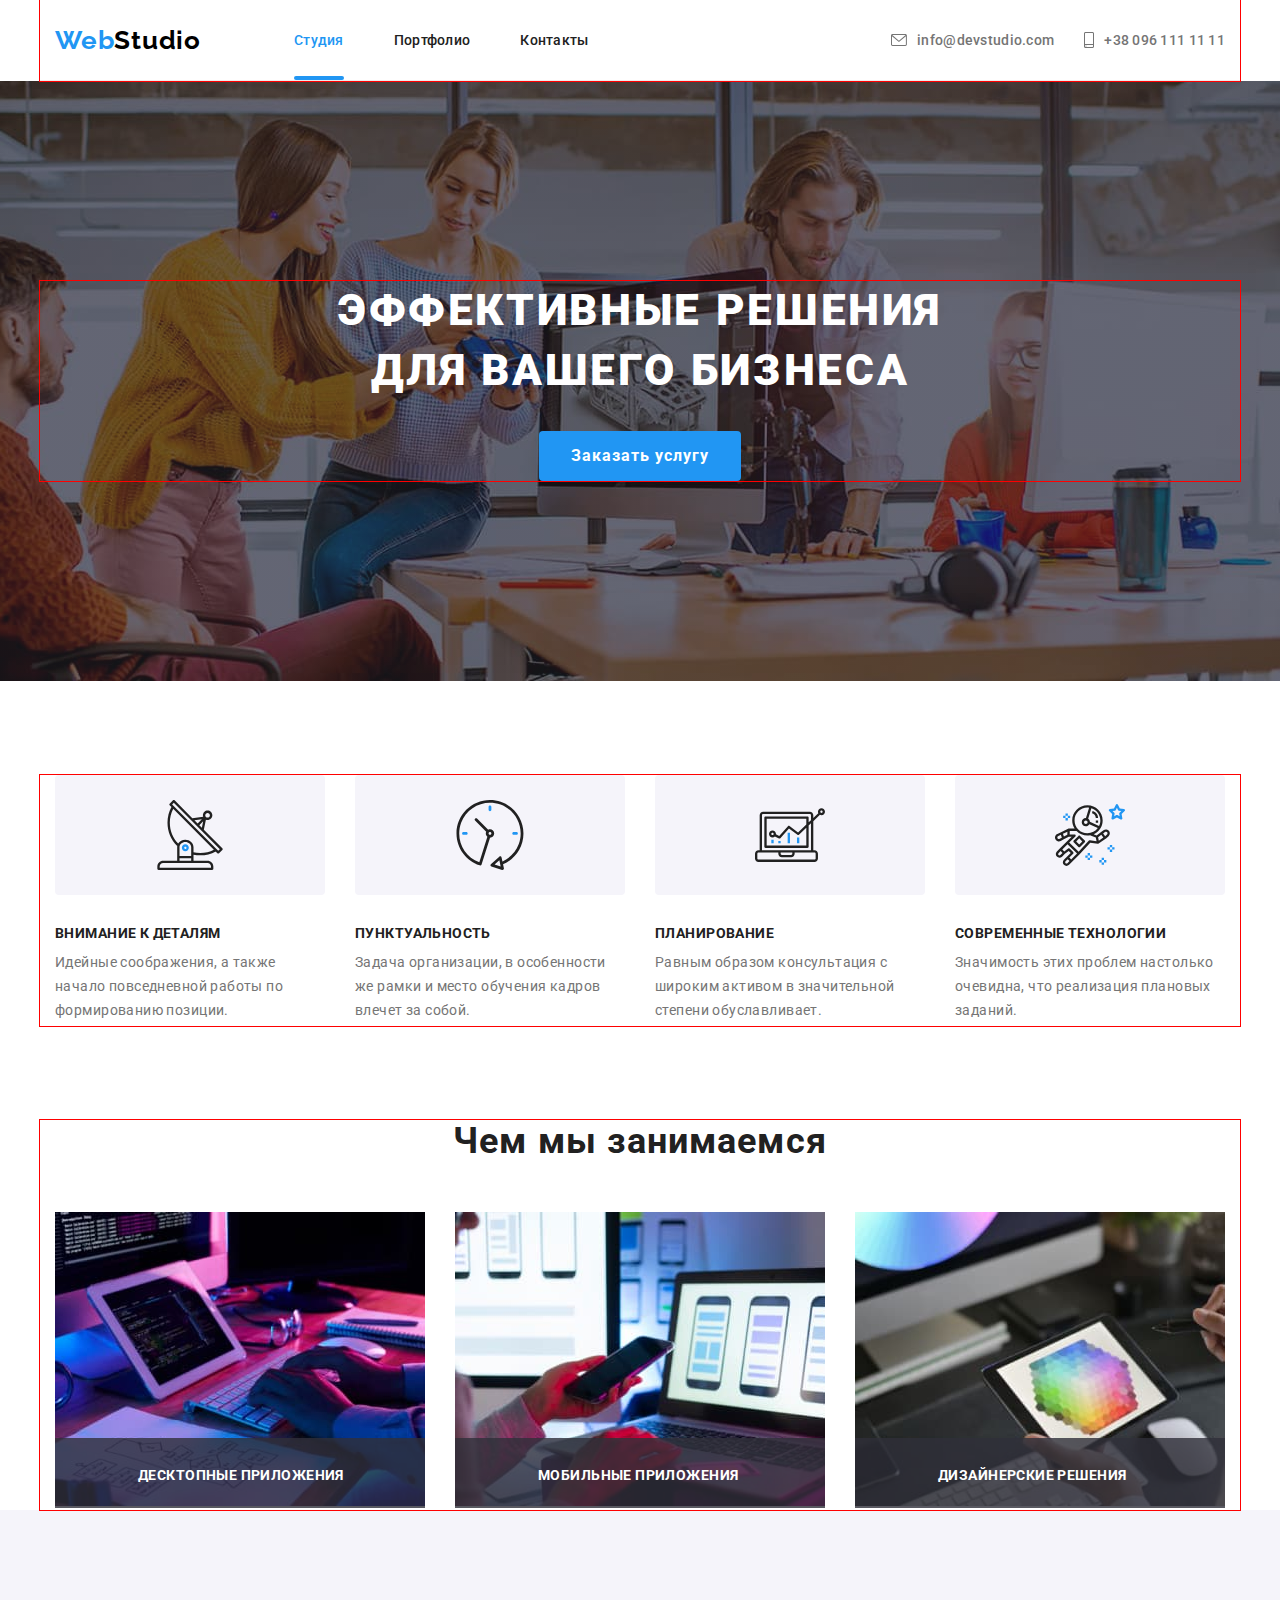
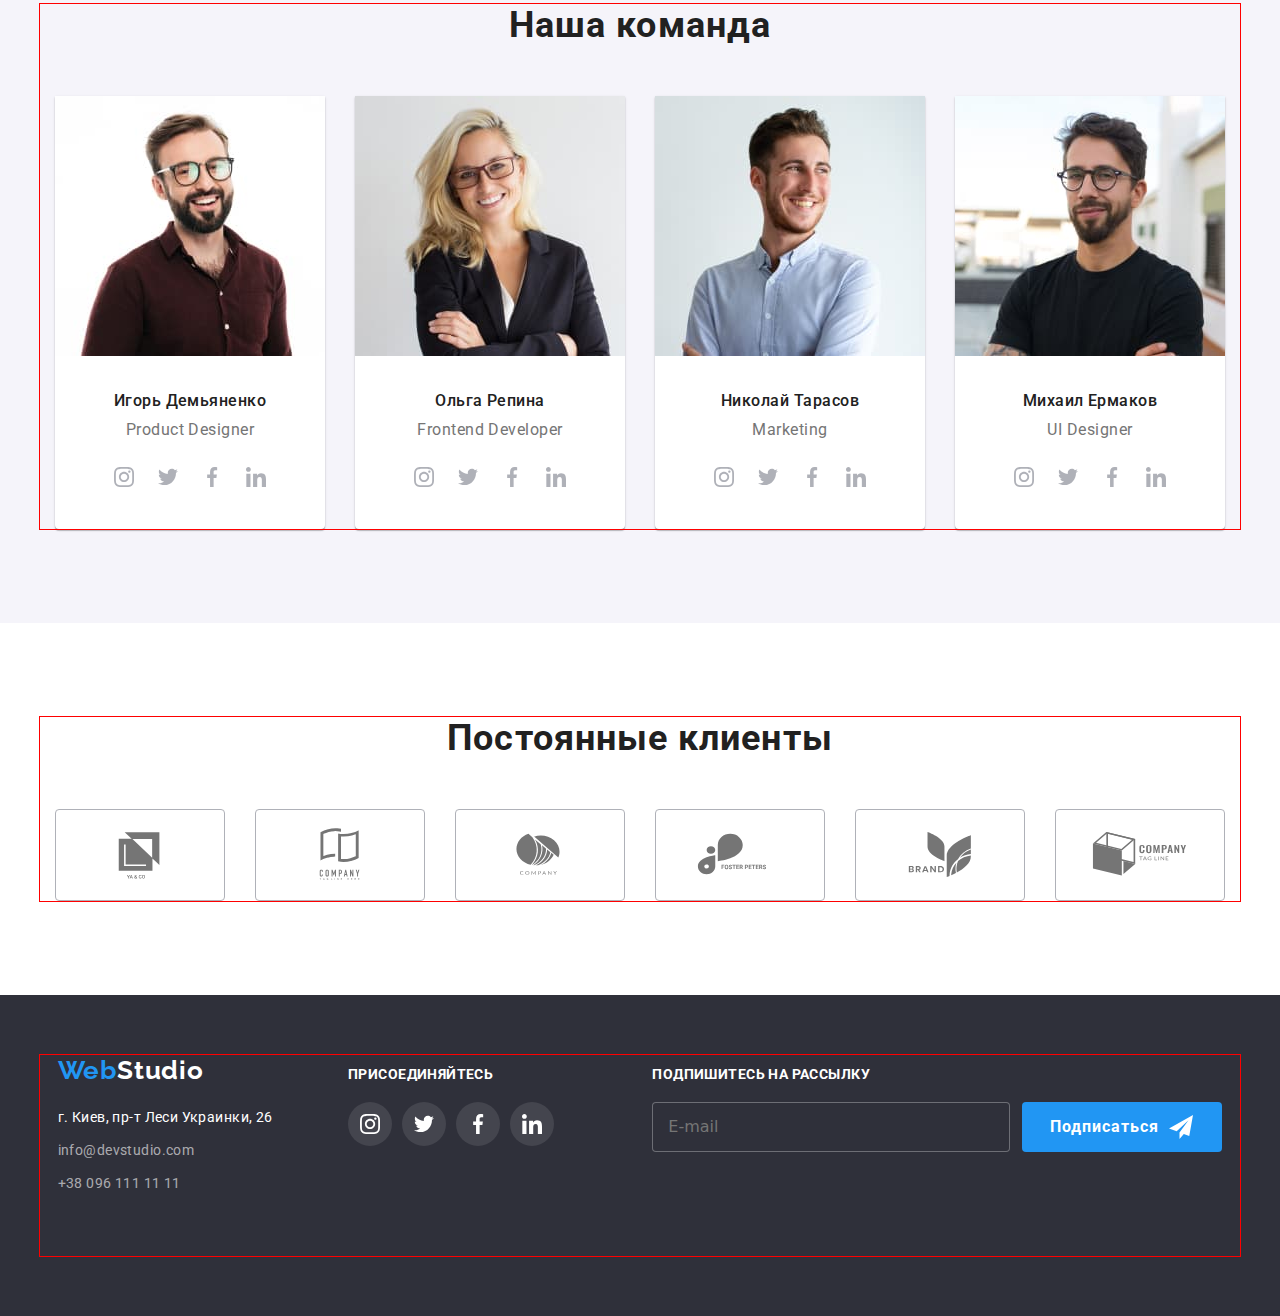
==== commit cd3c1aaa: "дз8" ====
--- a/index.html
+++ b/index.html
@@ -20,7 +20,7 @@
     <header class="">
         <div class="container header-nav">
             <a class="link header-logo-web" href="./index.html">Web<span class="header-logo-studio">Studio</span></a>
-            <button type="button" class="header-button__close is-open" .mobile-menu__open>
+            <button type="button" class="header-button__close" >
                 <svg class="button-menu" aria-label="Переключатель мобільного меню">
                     <use class="icon-close-menu" href="./images/symbol-defs.svg#icon-close-menu"></use>
                     <use class="icon-menu" href="./images/symbol-defs.svg#icon-menu"></use>
--- a/css/main.css
+++ b/css/main.css
@@ -142,9 +142,18 @@
   color: #ffffff;
 }
 
-.section {
-  padding-top: 94px;
-  padding-bottom: 94px;
+@media screen and (min-width: 480px) {
+  .section {
+    padding-top: 60px;
+    padding-bottom: 60px;
+  }
+}
+
+@media screen and (min-width: 1200px) {
+  .section {
+    padding-top: 94px;
+    padding-bottom: 94px;
+  }
 }
 
 @media screen and (min-width: 480px) {
@@ -222,18 +231,6 @@
   background-color: transparent;
 }
 
-.header-button__close .icon-close-menu {
-  display: none;
-}
-
-.header-button__close.is-open .icon-close-menu {
-  display: block;
-}
-
-.header-button__close.is-open .icon-menu {
-  display: none;
-}
-
 @media screen and (min-width: 768px) {
   .header-button__close {
     display: none;
@@ -375,9 +372,39 @@
   min-height: 600px;
   margin-left: auto;
   margin-right: auto;
-  background-image: linear-gradient(rgba(47, 48, 58, 0.4), rgba(47, 48, 58, 0.4)), url(../images/img-hero.jpg);
+  background-image: linear-gradient(rgba(47, 48, 58, 0.4), rgba(47, 48, 58, 0.4)), url(/images/hero/mobile/Header-img.jpg);
   background-position: center;
   background-size: cover;
+}
+
+@media (min-device-pixel-ratio: 2), (min-resolution: 192dpi), (min-resolution: 2dppx) {
+  .hero {
+    background-image: linear-gradient(to right, rgba(47, 48, 58, 0.4), rgba(47, 48, 58, 0.4)), url("/images/hero/mobile/Header-img@2x.jpg");
+  }
+}
+
+@media screen and (min-width: 768px) {
+  .hero {
+    background-image: linear-gradient(to right, rgba(47, 48, 58, 0.4), rgba(47, 48, 58, 0.4)), url("/images/hero/tablet/Header-img.jpg");
+  }
+}
+
+@media screen and (min-width: 768px) and (min-device-pixel-ratio: 2), screen and (min-width: 768px) and (min-resolution: 192dpi), screen and (min-width: 768px) and (min-resolution: 2dppx) {
+  .hero {
+    background-image: linear-gradient(to right, rgba(47, 48, 58, 0.4), rgba(47, 48, 58, 0.4)), url("/images/hero/tablet/Header-img@2x.jpg");
+  }
+}
+
+@media screen and (min-width: 1200px) {
+  .hero {
+    background-image: linear-gradient(to right, rgba(47, 48, 58, 0.4), rgba(47, 48, 58, 0.4)), url("/images/hero/desktop/Img.jpg");
+  }
+}
+
+@media screen and (min-width: 1200px) and (min-device-pixel-ratio: 2), screen and (min-width: 1200px) and (min-resolution: 192dpi), screen and (min-width: 1200px) and (min-resolution: 2dppx) {
+  .hero {
+    background-image: linear-gradient(to right, rgba(47, 48, 58, 0.4), rgba(47, 48, 58, 0.4)), url("/images/hero/desktop/Img@2x.jpg");
+  }
 }
 
 @media screen and (min-width: 480px) {
@@ -388,7 +415,7 @@
     font-style: normal;
     font-weight: 900;
     font-size: 26px;
-    line-height: 42px;
+    line-height: 1.62;
     /* or 162% */
     text-align: center;
     letter-spacing: 0.06em;
@@ -443,22 +470,36 @@
   }
 }
 
+@media screen and (min-width: 480px) {
+  .advantage__pre-text:not(:last-child) {
+    margin-bottom: 30px;
+  }
+}
+
 @media screen and (min-width: 768px) {
   .advantage__pre-text {
     width: 354px;
+    height: 226px;
+  }
+  .advantage__pre-text:nth-child(-n + 2) {
+    margin-bottom: 30px;
+    width: 354px;
     height: 251px;
-    margin-bottom: 30px;
-  }
-}
-
-@media screen and (min-width: 1200px) {
-  .advantage__pre-text {
-    width: 270px;
-  }
+  }
+  .advantage__pre-text:nth-child(n + 2) {
+    margin-bottom: 0px;
+  }
+}
+
+@media screen and (min-width: 1200px) {
   .advantage__pre-text:not(:last-child) {
     margin-right: 30px;
     margin-bottom: 0px;
   }
+  .advantage__pre-text:nth-child(n + 1) {
+    width: 270px;
+    height: 251px;
+  }
 }
 
 .advantage__list-text {
@@ -496,7 +537,7 @@
 }
 
 @media screen and (min-width: 480px) {
-  .advantage__title {
+  .advantage__title:not(:last-child) {
     margin-bottom: 30px;
   }
 }
@@ -590,7 +631,7 @@
 }
 
 @media screen and (min-width: 480px) {
-  .team__pre-items:not(:last-child) {
+  .team__pre-items:nth-child(-n + 3) {
     margin-bottom: 30px;
   }
 }
@@ -600,15 +641,20 @@
     width: 354px;
     margin-bottom: 30px;
   }
+  .team__pre-items:nth-child(n + 3) {
+    margin-bottom: 0px;
+  }
 }
 
 @media screen and (min-width: 1200px) {
   .team__pre-items {
     width: 270px;
-    margin-bottom: 30px;
   }
   .team__pre-items:not(:last-child) {
     margin-right: 30px;
+  }
+  .team__pre-items:nth-child(n + 1) {
+    margin-bottom: 0px;
   }
 }
 
@@ -693,6 +739,8 @@
   .clients__link {
     width: 210px;
     height: 92px;
+  }
+  .clients__link:nth-child(-n + 4) {
     margin-bottom: 30px;
   }
 }
@@ -701,7 +749,9 @@
   .clients__link {
     width: 226px;
     height: 92px;
-    margin-bottom: 30px;
+  }
+  .clients__link:nth-child(n + 3) {
+    margin-bottom: 0px;
   }
 }
 
@@ -709,6 +759,8 @@
   .clients__link {
     width: 170px;
     height: 92px;
+  }
+  .clients__link:nth-child(n + 1) {
     margin-bottom: 0px;
   }
   .clients__link:not(:last-child) {
@@ -1154,12 +1206,26 @@
   font-family: Roboto;
   font-style: normal;
   font-weight: normal;
-  font-size: 14px;
-  line-height: 1.71;
+  font-size: 12px;
+  line-height: 14px;
   letter-spacing: 0.03em;
   text-decoration-line: underline;
   color: var(--accent-color);
   margin-left: 3px;
+}
+
+@media screen and (min-width: 1200px) {
+  .modal__text-link {
+    font-family: Roboto;
+    font-style: normal;
+    font-weight: normal;
+    font-size: 14px;
+    line-height: 1.71;
+    letter-spacing: 0.03em;
+    text-decoration-line: underline;
+    color: var(--accent-color);
+    margin-left: 3px;
+  }
 }
 
 .modal__button {
@@ -1184,6 +1250,30 @@
   cursor: pointer;
 }
 
+.modal__policy-text {
+  font-family: Roboto;
+  font-style: normal;
+  font-weight: normal;
+  font-size: 12px;
+  line-height: 14px;
+  /* identical to box height */
+  letter-spacing: 0.03em;
+  color: #757575;
+}
+
+@media screen and (min-width: 1200px) {
+  .modal__policy-text {
+    font-family: Roboto;
+    font-style: normal;
+    font-weight: normal;
+    font-size: 14px;
+    line-height: 24px;
+    /* identical to box height, or 171% */
+    letter-spacing: 0.03em;
+    color: #757575;
+  }
+}
+
 .is-hidden {
   visibility: hidden;
   opacity: 0;
@@ -1275,11 +1365,20 @@
     display: flex;
     flex-wrap: wrap;
     justify-content: flex-start;
-    margin-bottom: 50px;
-  }
-}
-
-@media screen and (min-width: 768px) {
+    margin-bottom: 40px;
+  }
+}
+
+@media screen and (min-width: 768px) {
+  .projects__box-btn {
+    display: block;
+    display: flex;
+    justify-content: center;
+    margin-bottom: 30px;
+  }
+}
+
+@media screen and (min-width: 1200px) {
   .projects__box-btn {
     display: block;
     display: flex;
@@ -1428,4 +1527,151 @@
   transform: translateY(100%);
   transition: transform 250ms cubic-bezier(0.4, 0, 0.2, 1);
 }
+
+@media screen and (min-width: 768px) {
+  .mobile-menu {
+    display: none;
+  }
+}
+
+.header .container {
+  display: flex;
+  align-items: center;
+  justify-content: space-between;
+}
+
+.mobile-menu-btn__open {
+  width: 40px;
+  height: 40px;
+  right: 15px;
+  background-color: transparent;
+  border: transparent;
+  position: relative;
+}
+
+.mobile-menu-btn__open-icon {
+  position: absolute;
+  left: 0;
+  bottom: 0;
+  width: 40px;
+  height: 40px;
+  transition-property: fill;
+  transition-duration: var(--transition-duration);
+  transition-timing-function: var(--timing-function);
+}
+
+.mobile-menu-btn__open-icon:focus, .mobile-menu-btn__open-icon:hover {
+  fill: var(--one);
+}
+
+.mobile-menu__modal {
+  width: 100vw;
+  height: 100vh;
+  background-color: var(--two);
+  position: fixed;
+  top: 0;
+  left: 0;
+  z-index: 999;
+  display: flex;
+  justify-content: space-between;
+  padding: 48px 40px;
+  transition-property: transform;
+  transition-duration: var(--transition-duration);
+  transition-timing-function: var(--timing-function);
+  transform: translateX(0);
+}
+
+.mobile-menu__modal.is-hidden {
+  transform: translateX(100%);
+  transition-property: transform;
+  transition-duration: var(--transition-duration);
+  transition-timing-function: var(--timing-function);
+}
+
+.mobile-menu__content {
+  display: flex;
+  flex-direction: column;
+  align-content: flex-start;
+  justify-content: space-between;
+}
+
+.mobile-navigation-list-li {
+  margin-bottom: 36px;
+}
+
+.mobile-navigation-list-item {
+  font-family: roboto;
+  font-weight: 500;
+  font-size: 40px;
+  line-height: 1.17;
+  color: #212121;
+}
+
+.mobile-contacts-list {
+  margin-bottom: 64px;
+}
+
+.mobile-contacts {
+  color: var(--light);
+  font-weight: 500;
+  font-size: 24px;
+  line-height: 1.17;
+  transition-property: color;
+  transition-duration: var(--transition-duration);
+  transition-timing-function: var(--timing-function);
+}
+
+.mobile-contacts:focus, .mobile-contacts:hover {
+  color: var(--one);
+  font-size: 34px;
+}
+
+.mobile-menu__social {
+  display: flex;
+  align-items: center;
+  flex-wrap: wrap;
+}
+
+.mobile-menu__social-item:not(:last-child)::after {
+  content: "";
+  width: 1px;
+  height: 22px;
+  color: rgba(33, 33, 33, 0.2);
+  margin-right: 10px;
+}
+
+.mobile-menu__social-linc {
+  font-family: roboto;
+  font-weight: 500;
+  font-style: 18px;
+  line-height: 1.2;
+  color: var(--one);
+  margin-right: 10px;
+  position: relative;
+}
+
+.mobile-menu-close-btn {
+  width: 40px;
+  height: 40px;
+  position: relative;
+  top: -30px;
+  right: -30px;
+  background-color: transparent;
+  border: transparent;
+}
+
+.mobile-menu-btn__close-icon {
+  width: 19px;
+  height: 19px;
+  position: absolute;
+  left: 25%;
+  bottom: 25%;
+  transition-property: fill;
+  transition-duration: var(--transition-duration);
+  transition-timing-function: var(--timing-function);
+}
+
+.mobile-menu-btn__close-icon:focus, .mobile-menu-btn__close-icon:hover {
+  fill: var(--one);
+}
 /*# sourceMappingURL=main.css.map */--- a/css/main.min.css
+++ b/css/main.min.css
@@ -1,2 +1,2 @@
-:root{--header-text-color: #212121;--accent-color: #2196f3;--main-title-color: #212121;--portfolio-text-color: #212121}h1,h2,h3,h4,h5,h6,p{margin:0}ul{padding:0;margin:0}.link{text-decoration:none}.list{list-style:none}.button{cursor:pointer}body{font-family:"Roboto", sans-serif}.container{width:100%;padding-left:15px;padding-right:15px;margin:0 auto;outline:1px solid red}@media screen and (min-width: 480px){.container{width:480px}}@media screen and (min-width: 768px){.container{width:768px}}@media screen and (min-width: 1200px){.container{width:1200px}}.hero-btn{padding:10px 32px;margin:0 auto;font-family:Roboto;font-style:normal;font-weight:bold;font-size:16px;line-height:1.87;display:block;align-items:center;text-align:center;letter-spacing:0.06em;color:#ffffff;cursor:pointer;background:#2196f3;box-shadow:0px 4px 4px rgba(0,0,0,0.15);border-radius:4px;border:none;transition-property:color;transition-duration:250ms;transition-timing-function:linear cubic-bezier(0.4, 0, 0.2, 1)}.hero-btn:hover,.hero-btn:focus{color:#188ce8}.header-logo-web{padding-top:16px;padding-bottom:16px;font-family:Raleway;font-weight:bold;font-size:26px;line-height:31px;letter-spacing:0.03em;color:#2196f3}@media screen and (min-width: 768px){.header-logo-web{margin-right:88px}}@media screen and (min-width: 1200px){.header-logo-web{margin-right:93px}}.header-logo-studio{font-family:Raleway;font-weight:bold;font-size:26px;line-height:31px;letter-spacing:0.03em;color:#000000}.footer-logo-web{display:block;margin-bottom:20px;font-family:Raleway;font-weight:bold;font-size:26px;line-height:31px;letter-spacing:0.03em;color:#2196f3}.footer-logo-studio{font-family:Raleway;font-weight:bold;font-size:26px;line-height:31px;letter-spacing:0.03em;color:#ffffff}.section{padding-top:94px;padding-bottom:94px}@media screen and (min-width: 480px){.title{margin-bottom:30px;font-family:Roboto;font-style:normal;font-weight:bold;font-size:28px;line-height:33px;text-align:center;letter-spacing:0.03em;color:var(--header-text-color)}}@media screen and (min-width: 1200px){.title{margin-bottom:50px;font-family:Roboto;font-style:normal;font-weight:bold;font-size:36px;line-height:42px;text-align:center;letter-spacing:0.03em;color:var(--header-text-color)}}.visually-hidden{position:absolute;width:1px;height:1px;margin:-1px;border:0;padding:0;white-space:nowrap;clip-path:inset(100%);clip:rect(0 0 0 0);overflow:hidden}.header{padding:16px 0px}.header-nav{display:flex;justify-content:space-between;align-items:center;border-bottom:1px solid #ececec}.main-nav{display:none}@media screen and (min-width: 768px){.main-nav{display:block}}.button-menu{width:40px;height:40px}.header-button__close{display:inline-flex;margin:0px;padding:0px;border:none;background-color:transparent}.header-button__close .icon-close-menu{display:none}.header-button__close.is-open .icon-close-menu{display:block}.header-button__close.is-open .icon-menu{display:none}@media screen and (min-width: 768px){.header-button__close{display:none}}.header__box-list{display:flex}.header__list .current{color:#2196f3}.header__list+.header__list{margin-left:50px}.header__link{display:block;font-family:Roboto;font-style:normal;font-weight:500;font-size:14px;line-height:16px;letter-spacing:0.02em;color:var(--header-text-color);padding-top:32px;padding-bottom:32px;position:relative;transition-property:color;transition-duration:250ms;transition-timing-function:linear cubic-bezier(0.4, 0, 0.2, 1)}.header__link:hover,.header__link:focus{color:var(--accent-color)}.header__link.current::after{content:"";width:100%;height:4px;background-color:#2196f3;position:absolute;display:block;bottom:0;border-radius:2px}.header-tel-mail{display:none}@media screen and (min-width: 768px){.header-tel-mail{display:block;margin-left:auto}.header-tel-mail .header-contact:not(:last-child){margin-bottom:10px}}@media screen and (min-width: 1200px){.header-tel-mail{display:flex}.header-tel-mail .header-contact:not(:last-child){margin-right:30px;margin-bottom:0px}}.header-mail{display:flex;align-items:center;font-family:Roboto;font-style:normal;font-weight:500;font-size:14px;line-height:16px;letter-spacing:0.02em;color:#757575;transition-property:color;transition-duration:250ms;transition-timing-function:linear cubic-bezier(0.4, 0, 0.2, 1)}.header-mail:hover,.header-mail:focus{color:var(--accent-color)}.header-icon-mail{width:16px;height:12px;margin-right:10px;fill:currentColor}.header-tel{display:flex;align-items:center;font-family:Roboto;font-style:normal;font-weight:500;font-size:14px;line-height:16px;letter-spacing:0.02em;color:#757575;transition-property:color;transition-duration:250ms;transition-timing-function:linear cubic-bezier(0.4, 0, 0.2, 1)}.header-tel:hover,.header-tel:focus{color:var(--accent-color)}.header-icon-tel{width:10px;height:16px;margin-right:10px;fill:currentColor}.hero{background-color:#2f303a;padding-top:200px;padding-bottom:200px}.hero{background-image:url(/images/symbol-defs.svg)}.hero{max-width:1600px;min-height:600px;margin-left:auto;margin-right:auto;background-image:linear-gradient(rgba(47,48,58,0.4), rgba(47,48,58,0.4)),url(../images/img-hero.jpg);background-position:center;background-size:cover}@media screen and (min-width: 480px){.hero-text{width:360px;height:84px;font-family:Roboto;font-style:normal;font-weight:900;font-size:26px;line-height:42px;text-align:center;letter-spacing:0.06em;text-transform:uppercase;color:#ffffff;margin:0 auto;margin-bottom:30px;display:block}}@media screen and (min-width: 1200px){.hero-text{width:696px;height:120px;font-family:Roboto;font-style:normal;font-weight:900;font-size:44px;line-height:1.36;text-align:center;letter-spacing:0.06em;text-transform:uppercase;color:#ffffff;margin:0 auto;margin-bottom:30px;display:block}}.advantage__thumb{display:flex;align-items:center;justify-content:center;height:120px;background:#f5f4fa;border-radius:4px;margin-bottom:30px}@media screen and (min-width: 768px){.advantage__text{display:flex;flex-wrap:wrap;justify-content:space-between}}@media screen and (min-width: 1200px){.advantage__text{display:flex}}@media screen and (min-width: 768px){.advantage__pre-text{width:354px;height:251px;margin-bottom:30px}}@media screen and (min-width: 1200px){.advantage__pre-text{width:270px}.advantage__pre-text:not(:last-child){margin-right:30px;margin-bottom:0px}}.advantage__list-text{margin-bottom:10px;font-family:Roboto;font-style:normal;font-weight:bold;font-size:14px;line-height:16px;letter-spacing:0.03em;color:var(--main-title-color);text-transform:uppercase}@media screen and (min-width: 480px){.advantage__list-text{text-align:center}}@media screen and (min-width: 768px){.advantage__list-text{text-align:start}}.advantage__title{font-family:Roboto;font-style:normal;font-weight:normal;font-size:14px;line-height:1.71;letter-spacing:0.03em;color:#757575}@media screen and (min-width: 480px){.advantage__title{margin-bottom:30px}}@media screen and (min-width: 1200px){.advantage__title{margin-bottom:0px}}.work__container{padding-bottom:94px}@media screen and (min-width: 480px){.work__container{display:none}}@media screen and (min-width: 1200px){.work__container{display:inline}}.work__container-img{display:inline-flex}.work__item-img{position:relative}.work__item-img:not(:last-child){margin-right:30px}.work__item-img::before{content:"";position:absolute;bottom:2px;left:0;display:inline-block;width:370px;height:70px;background-color:rgba(47,48,58,0.8)}.work__img-text{position:absolute;bottom:27px;left:83px;font-family:Roboto;font-style:normal;font-weight:bold;font-size:14px;line-height:16px;text-align:center;letter-spacing:0.03em;text-transform:uppercase;color:#ffffff}.img-items{width:100%}.team{background-color:#f5f4fa}@media screen and (min-width: 768px){.team__container{display:flex;flex-wrap:wrap;justify-content:space-between}}@media screen and (min-width: 1200px){.team__container{display:flex}}.team__pre-items{background-color:#ffffff;box-shadow:0px 1px 3px rgba(0,0,0,0.12),0px 1px 1px rgba(0,0,0,0.14),0px 2px 1px rgba(0,0,0,0.2);border-radius:0px 0px 4px 4px}@media screen and (min-width: 480px){.team__pre-items:not(:last-child){margin-bottom:30px}}@media screen and (min-width: 768px){.team__pre-items{width:354px;margin-bottom:30px}}@media screen and (min-width: 1200px){.team__pre-items{width:270px;margin-bottom:30px}.team__pre-items:not(:last-child){margin-right:30px}}.team__box-text{padding-top:30px;padding-bottom:30px}.team__items-text{margin-bottom:10px;font-family:Roboto;font-style:normal;font-weight:500;font-size:16px;line-height:19px;text-align:center;letter-spacing:0.03em;color:var(--header-text-color)}.team__title{font-family:Roboto;font-style:normal;font-weight:normal;font-size:16px;line-height:19px;text-align:center;letter-spacing:0.03em;color:#757575}.team__social-list{display:flex;justify-content:center;margin-top:16px}.team__box-link{width:44px;height:44px}.team__link{width:100%;height:100%;border-radius:50%;display:flex;align-items:center;justify-content:center;color:#afb1b8;transition-property:background-color, color;transition-duration:250ms;transition-timing-function:linear cubic-bezier(0.4, 0, 0.2, 1)}.team__link:hover,.team__link:focus{background-color:#2196f3;color:white}.team__social-icon{width:20px;height:20px;fill:currentColor}@media screen and (min-width: 480px){.clients__box{display:flex;flex-wrap:wrap;justify-content:space-between}}@media screen and (min-width: 1200px){.clients__box{display:flex}}@media screen and (min-width: 480px){.clients__link{width:210px;height:92px;margin-bottom:30px}}@media screen and (min-width: 768px){.clients__link{width:226px;height:92px;margin-bottom:30px}}@media screen and (min-width: 1200px){.clients__link{width:170px;height:92px;margin-bottom:0px}.clients__link:not(:last-child){margin-right:30px}}.clients__link-icon{width:100%;height:100%;border:1px solid #afb1b8;display:flex;align-items:center;justify-content:center;border-radius:4px;color:#757575;transition-property:color, border;transition-duration:250ms;transition-timing-function:linear cubic-bezier(0.4, 0, 0.2, 1)}.clients__link-icon:hover,.clients__link-icon:focus{color:var(--accent-color);border:1px solid var(--accent-color)}.clients__icon{width:106px;height:60px;fill:currentColor}.container-footer{align-items:baseline}@media screen and (min-width: 480px){.container-footer{text-align:center}}@media screen and (min-width: 768px){.container-footer{display:flex;flex-wrap:wrap;justify-content:space-around}}@media screen and (min-width: 1200px){.container-footer{display:flex;text-align:start}}.footer-container{margin-bottom:60px}.footer{background-color:#2f303a;padding-top:60px;padding-bottom:60px}.footer__pre-container:not(:last-child){margin-bottom:9px}.footer__map{font-family:Roboto;font-style:normal;font-weight:normal;font-size:14px;line-height:1.71;letter-spacing:0.03em;color:#ffffff;transition-property:color;transition-duration:250ms;transition-timing-function:linear cubic-bezier(0.4, 0, 0.2, 1)}.footer__map:hover,.footer__map:focus{color:var(--accent-color)}.footer__list{font-family:Roboto;font-style:normal;font-weight:normal;font-size:14px;line-height:1.71;letter-spacing:0.03em;color:rgba(255,255,255,0.6);transition-property:color;transition-duration:250ms;transition-timing-function:linear cubic-bezier(0.4, 0, 0.2, 1)}.footer__list:hover,.footer__list:focus{color:var(--accent-color)}address{font-family:Roboto;font-style:normal}.social{margin-bottom:60px;align-items:center}@media screen and (min-width: 1200px){.social{margin-left:70px}}.social__text{font-family:Roboto;font-style:normal;font-weight:bold;font-size:14px;line-height:16px;letter-spacing:0.03em;text-transform:uppercase;color:#ffffff}.social__links{display:flex;margin-top:20px;text-align:center;justify-content:center}.social__pre-link{background-color:rgba(255,255,255,0.1);border-radius:50%;width:44px;height:44px}.social__pre-link+.social__pre-link{margin-left:10px}.social__link{width:100%;height:100%;border-radius:50%;display:flex;align-items:center;justify-content:center;color:#ffffff;transition-property:background-color, color;transition-duration:250ms;transition-timing-function:linear cubic-bezier(0.4, 0, 0.2, 1)}.social__link:hover,.social__link:focus{color:#ffffff;background-color:var(--accent-color)}.social__icon{width:20px;height:20px;fill:currentColor}.send__text{font-family:Roboto;font-style:normal;font-weight:bold;font-size:14px;line-height:16px;letter-spacing:0.03em;text-transform:uppercase;color:#ffffff;margin-bottom:20px}@media screen and (min-width: 1200px){.send__mail{margin-left:93px}}@media screen and (min-width: 1200px){.send__form{display:flex}}.send__icon{width:24px;height:24px;margin-left:10px}.input-mail{height:50px;margin-right:12px;margin-bottom:20px;border:1px solid rgba(255,255,255,0.3);box-sizing:border-box;border-radius:4px;background-color:#2f303a;color:#ffffff;padding-left:15px;padding-right:15px;cursor:pointer;transition-property:filter;transition-duration:250ms;transition-timing-function:linear cubic-bezier(0.4, 0, 0.2, 1)}@media screen and (min-width: 480px){.input-mail{width:100%;margin-right:0px}}@media screen and (min-width: 768px){.input-mail{width:450px}}@media screen and (min-width: 1200px){.input-mail{width:358px;margin-right:12px}}.input-mail:hover,.input-mail:focus{filter:drop-shadow(0px 4px 4px rgba(0,0,0,0.15))}.button-send{width:200px;height:50px;background:var(--accent-color);border-radius:4px;border:none;font-family:Roboto;font-style:normal;font-weight:bold;font-size:16px;line-height:1.87;display:flex;align-items:center;text-align:center;letter-spacing:0.06em;color:#ffffff;padding:10px 28px;cursor:pointer;transition-property:box-shadow;transition-duration:250ms;transition-timing-function:linear cubic-bezier(0.4, 0, 0.2, 1)}@media screen and (min-width: 480px){.button-send{margin:auto}}@media screen and (min-width: 1200px){.button-send{margin:0px}}.button-send:hover,.button-send:focus{box-shadow:0px 4px 4px rgba(0,0,0,0.15)}.backdrop{width:100vw;height:100vh;background-color:rgba(0,0,0,0.2);border:1px solid #000000;box-sizing:border-box;box-shadow:0px 4px 4px rgba(0,0,0,0.25);position:fixed;top:0;transition:opacity 500ms linear, visibility 500ms}@media screen and (min-width: 768px){.backdrop{width:100vw}}@media screen and (min-width: 1200px){.backdrop{width:100vw}}.backdrop.is-hidden .modal{transform:scale(1.5) translate(-1000px);transition:transform 500ms}.modal{padding:40px;width:528px;min-height:581px;background-color:#ffffff;box-shadow:0px 1px 3px rgba(0,0,0,0.12),0px 1px 1px rgba(0,0,0,0.14),0px 2px 1px rgba(0,0,0,0.2);border-radius:4px;position:absolute;top:50%;left:50%;transform:scale(1);transform:translate(-50%, -50%);transition:transform 500ms}.modal__close{width:30px;height:30px;background-color:#ffffff;border:1px solid rgba(0,0,0,0.1);border-radius:50%;box-sizing:border-box;position:absolute;top:8px;right:8px;display:flex;align-items:center;justify-content:center;cursor:pointer;fill:currentColor;transition-property:color;transition-duration:250ms;transition-timing-function:linear cubic-bezier(0.4, 0, 0.2, 1)}.modal__close:hover,.modal__close:focus{color:var(--accent-color)}.modal__close-icon{width:18px;height:18px}.modal__title{margin-bottom:12px;font-family:Roboto;font-style:normal;font-weight:bold;font-size:20px;line-height:23px;text-align:center;letter-spacing:0.03em;color:#212121}.modal__field{margin-bottom:10px}.modal__field-feedbeck{margin-bottom:20px}.modal__field-check{margin-bottom:30px}.modal__input-text{display:block;margin-bottom:4px;font-family:Roboto;font-style:normal;font-weight:normal;font-size:12px;line-height:14px;letter-spacing:0.01em;color:#757575}.modal__wrap{position:relative}.modal__form-text{padding:12px 16px;resize:none;width:100%;height:120px;border:1px solid rgba(33,33,33,0.2);box-sizing:border-box;border-radius:4px;outline:none;cursor:pointer;transition-property:border;transition-duration:250ms;transition-timing-function:linear cubic-bezier(0.4, 0, 0.2, 1)}.modal__form-text:focus{border:1px solid #2196f3;border-radius:4px}.modal__check-text{font-family:Roboto;font-style:normal;font-weight:normal;font-size:14px;line-height:1.71;letter-spacing:0.03em;color:#757575;display:flex;align-items:center;justify-content:center}.modal__check-icon{width:16px;height:15px;border:2px solid #212121;border-radius:2px;margin-right:8.38px;display:flex;align-items:center;justify-content:center}.modal__text-link{font-family:Roboto;font-style:normal;font-weight:normal;font-size:14px;line-height:1.71;letter-spacing:0.03em;text-decoration-line:underline;color:var(--accent-color);margin-left:3px}.modal__button{font-family:Roboto;font-style:normal;font-weight:bold;font-size:16px;line-height:1.87;display:flex;align-items:center;text-align:center;letter-spacing:0.06em;color:#ffffff;display:block;margin:0 auto;width:200px;height:50px;background:#2196f3;box-shadow:0px 4px 4px rgba(0,0,0,0.15);border-radius:4px;border:none;cursor:pointer}.is-hidden{visibility:hidden;opacity:0;pointer-events:none}.person-modal{width:18px;height:18px;position:absolute;left:12px;top:50%;transform:translateY(-50%);cursor:pointer;fill:currentColor;transition-property:fill;transition-duration:250ms;transition-timing-function:linear cubic-bezier(0.4, 0, 0.2, 1)}.modal-form-input{padding-left:42px;padding-right:12px;width:100%;height:40px;border:1px solid rgba(33,33,33,0.2);box-sizing:border-box;border-radius:4px;outline:none;cursor:pointer;transition-property:border;transition-duration:250ms;transition-timing-function:linear cubic-bezier(0.4, 0, 0.2, 1)}.modal-form-input:focus{border:1px solid #2196f3;border-radius:4px}.modal-form-input:focus+.person-modal{fill:var(--accent-color)}.modal-form-input::modal-form-input{font-family:Roboto;font-style:normal;font-weight:normal;font-size:14px;line-height:16px;letter-spacing:0.01em;color:rgba(117,117,117,0.5)}.check-icon-modal{width:11px;height:8px;fill:#ffffff}.modal-check:checked+.modal__check-text .modal__check-icon{background-color:var(--accent-color);border:none}.modal-check:focus+.modal__check-text .modal__check-icon{border-color:var(--accent-color)}@media screen and (min-width: 480px){.projects{display:flex;flex-wrap:wrap;justify-content:center}}@media screen and (min-width: 768px){.projects{display:flex;flex-wrap:wrap;justify-content:space-between}}@media screen and (min-width: 480px){.projects__box-btn{display:block;display:flex;flex-wrap:wrap;justify-content:flex-start;margin-bottom:50px}}@media screen and (min-width: 768px){.projects__box-btn{display:block;display:flex;justify-content:center;margin-bottom:50px}}@media screen and (min-width: 480px){.projects__button{margin-bottom:15px}}@media screen and (min-width: 768px){.projects__button{margin-bottom:0px}}.projects__button:not(:last-child){margin-right:8px}.projects__list-btn{padding:8px 22px;font-family:Roboto;font-style:normal;font-weight:500;font-size:16px;line-height:1.62;text-align:center;letter-spacing:0.03em;color:#212121;cursor:pointer;border-radius:4px;border:none;background:#f5f4fa;border-radius:4px;transition-property:background-color, color, box-shadow;transition-duration:250ms;transition-timing-function:linear cubic-bezier(0.4, 0, 0.2, 1)}.projects__list-btn:hover,.projects__list-btn:focus{background:#2196f3;color:#ffffff;box-shadow:0px 3px 1px rgba(0,0,0,0.1),0px 1px 2px rgba(0,0,0,0.08),0px 2px 2px rgba(0,0,0,0.12);border-radius:4px}.projects__img{transition-property:box-shadow;transition-duration:250ms;transition-timing-function:linear cubic-bezier(0.4, 0, 0.2, 1)}@media screen and (min-width: 480px){.projects__img{width:450px}.projects__img:not(:last-child){margin-bottom:30px}}@media screen and (min-width: 768px){.projects__img{width:354px}.projects__img:not(:last-child){margin-bottom:30px}}@media screen and (min-width: 1200px){.projects__img{width:370px;margin-right:30px;margin-bottom:30px}.projects__img:nth-child(3n){margin-right:0}.projects__img:nth-last-child(-n+3){margin-bottom:0px}}.projects__img:hover,.projects__img:focus{box-shadow:0px 1px 1px rgba(0,0,0,0.12),0px 4px 4px rgba(0,0,0,0.06),1px 4px 6px rgba(0,0,0,0.16)}.projects__link :hover .flex-top-text,.projects :focus .flex-top-text{transform:translateY(0)}.projects__img-wrap{position:relative;overflow:hidden}.projects__text-container{padding:20px 24px;border-right:1px solid #eee;border-bottom:1px solid #eee;border-left:1px solid #eee}.projects__text{font-family:Roboto;font-style:normal;font-weight:bold;font-size:18px;line-height:2;letter-spacing:0.06em;color:var(--portfolio-text-color)}.projects__title{font-family:Roboto;font-style:normal;font-weight:normal;font-size:16px;line-height:1.87;letter-spacing:0.03em;color:#757575}.flex-top-text{font-family:Roboto;font-style:normal;font-weight:normal;font-size:18px;line-height:1.56;letter-spacing:0.03em;color:#ffffff;padding:63px 24px;background-color:rgba(33,150,243,0.9);position:absolute;top:0;left:0;height:100%;transform:translateY(100%);transition:transform 250ms cubic-bezier(0.4, 0, 0.2, 1)}
+:root{--header-text-color: #212121;--accent-color: #2196f3;--main-title-color: #212121;--portfolio-text-color: #212121}h1,h2,h3,h4,h5,h6,p{margin:0}ul{padding:0;margin:0}.link{text-decoration:none}.list{list-style:none}.button{cursor:pointer}body{font-family:"Roboto", sans-serif}.container{width:100%;padding-left:15px;padding-right:15px;margin:0 auto;outline:1px solid red}@media screen and (min-width: 480px){.container{width:480px}}@media screen and (min-width: 768px){.container{width:768px}}@media screen and (min-width: 1200px){.container{width:1200px}}.hero-btn{padding:10px 32px;margin:0 auto;font-family:Roboto;font-style:normal;font-weight:bold;font-size:16px;line-height:1.87;display:block;align-items:center;text-align:center;letter-spacing:0.06em;color:#ffffff;cursor:pointer;background:#2196f3;box-shadow:0px 4px 4px rgba(0,0,0,0.15);border-radius:4px;border:none;transition-property:color;transition-duration:250ms;transition-timing-function:linear cubic-bezier(0.4, 0, 0.2, 1)}.hero-btn:hover,.hero-btn:focus{color:#188ce8}.header-logo-web{padding-top:16px;padding-bottom:16px;font-family:Raleway;font-weight:bold;font-size:26px;line-height:31px;letter-spacing:0.03em;color:#2196f3}@media screen and (min-width: 768px){.header-logo-web{margin-right:88px}}@media screen and (min-width: 1200px){.header-logo-web{margin-right:93px}}.header-logo-studio{font-family:Raleway;font-weight:bold;font-size:26px;line-height:31px;letter-spacing:0.03em;color:#000000}.footer-logo-web{display:block;margin-bottom:20px;font-family:Raleway;font-weight:bold;font-size:26px;line-height:31px;letter-spacing:0.03em;color:#2196f3}.footer-logo-studio{font-family:Raleway;font-weight:bold;font-size:26px;line-height:31px;letter-spacing:0.03em;color:#ffffff}@media screen and (min-width: 480px){.section{padding-top:60px;padding-bottom:60px}}@media screen and (min-width: 1200px){.section{padding-top:94px;padding-bottom:94px}}@media screen and (min-width: 480px){.title{margin-bottom:30px;font-family:Roboto;font-style:normal;font-weight:bold;font-size:28px;line-height:33px;text-align:center;letter-spacing:0.03em;color:var(--header-text-color)}}@media screen and (min-width: 1200px){.title{margin-bottom:50px;font-family:Roboto;font-style:normal;font-weight:bold;font-size:36px;line-height:42px;text-align:center;letter-spacing:0.03em;color:var(--header-text-color)}}.visually-hidden{position:absolute;width:1px;height:1px;margin:-1px;border:0;padding:0;white-space:nowrap;clip-path:inset(100%);clip:rect(0 0 0 0);overflow:hidden}.header{padding:16px 0px}.header-nav{display:flex;justify-content:space-between;align-items:center;border-bottom:1px solid #ececec}.main-nav{display:none}@media screen and (min-width: 768px){.main-nav{display:block}}.button-menu{width:40px;height:40px}.header-button__close{display:inline-flex;margin:0px;padding:0px;border:none;background-color:transparent}@media screen and (min-width: 768px){.header-button__close{display:none}}.header__box-list{display:flex}.header__list .current{color:#2196f3}.header__list+.header__list{margin-left:50px}.header__link{display:block;font-family:Roboto;font-style:normal;font-weight:500;font-size:14px;line-height:16px;letter-spacing:0.02em;color:var(--header-text-color);padding-top:32px;padding-bottom:32px;position:relative;transition-property:color;transition-duration:250ms;transition-timing-function:linear cubic-bezier(0.4, 0, 0.2, 1)}.header__link:hover,.header__link:focus{color:var(--accent-color)}.header__link.current::after{content:"";width:100%;height:4px;background-color:#2196f3;position:absolute;display:block;bottom:0;border-radius:2px}.header-tel-mail{display:none}@media screen and (min-width: 768px){.header-tel-mail{display:block;margin-left:auto}.header-tel-mail .header-contact:not(:last-child){margin-bottom:10px}}@media screen and (min-width: 1200px){.header-tel-mail{display:flex}.header-tel-mail .header-contact:not(:last-child){margin-right:30px;margin-bottom:0px}}.header-mail{display:flex;align-items:center;font-family:Roboto;font-style:normal;font-weight:500;font-size:14px;line-height:16px;letter-spacing:0.02em;color:#757575;transition-property:color;transition-duration:250ms;transition-timing-function:linear cubic-bezier(0.4, 0, 0.2, 1)}.header-mail:hover,.header-mail:focus{color:var(--accent-color)}.header-icon-mail{width:16px;height:12px;margin-right:10px;fill:currentColor}.header-tel{display:flex;align-items:center;font-family:Roboto;font-style:normal;font-weight:500;font-size:14px;line-height:16px;letter-spacing:0.02em;color:#757575;transition-property:color;transition-duration:250ms;transition-timing-function:linear cubic-bezier(0.4, 0, 0.2, 1)}.header-tel:hover,.header-tel:focus{color:var(--accent-color)}.header-icon-tel{width:10px;height:16px;margin-right:10px;fill:currentColor}.hero{background-color:#2f303a;padding-top:200px;padding-bottom:200px}.hero{background-image:url(/images/symbol-defs.svg)}.hero{max-width:1600px;min-height:600px;margin-left:auto;margin-right:auto;background-image:linear-gradient(rgba(47,48,58,0.4), rgba(47,48,58,0.4)),url(/images/hero/mobile/Header-img.jpg);background-position:center;background-size:cover}@media (min-device-pixel-ratio: 2), (min-resolution: 192dpi), (min-resolution: 2dppx){.hero{background-image:linear-gradient(to right, rgba(47,48,58,0.4), rgba(47,48,58,0.4)),url("/images/hero/mobile/Header-img@2x.jpg")}}@media screen and (min-width: 768px){.hero{background-image:linear-gradient(to right, rgba(47,48,58,0.4), rgba(47,48,58,0.4)),url("/images/hero/tablet/Header-img.jpg")}}@media screen and (min-width: 768px) and (min-device-pixel-ratio: 2), screen and (min-width: 768px) and (min-resolution: 192dpi), screen and (min-width: 768px) and (min-resolution: 2dppx){.hero{background-image:linear-gradient(to right, rgba(47,48,58,0.4), rgba(47,48,58,0.4)),url("/images/hero/tablet/Header-img@2x.jpg")}}@media screen and (min-width: 1200px){.hero{background-image:linear-gradient(to right, rgba(47,48,58,0.4), rgba(47,48,58,0.4)),url("/images/hero/desktop/Img.jpg")}}@media screen and (min-width: 1200px) and (min-device-pixel-ratio: 2), screen and (min-width: 1200px) and (min-resolution: 192dpi), screen and (min-width: 1200px) and (min-resolution: 2dppx){.hero{background-image:linear-gradient(to right, rgba(47,48,58,0.4), rgba(47,48,58,0.4)),url("/images/hero/desktop/Img@2x.jpg")}}@media screen and (min-width: 480px){.hero-text{width:360px;height:84px;font-family:Roboto;font-style:normal;font-weight:900;font-size:26px;line-height:1.62;text-align:center;letter-spacing:0.06em;text-transform:uppercase;color:#ffffff;margin:0 auto;margin-bottom:30px;display:block}}@media screen and (min-width: 1200px){.hero-text{width:696px;height:120px;font-family:Roboto;font-style:normal;font-weight:900;font-size:44px;line-height:1.36;text-align:center;letter-spacing:0.06em;text-transform:uppercase;color:#ffffff;margin:0 auto;margin-bottom:30px;display:block}}.advantage__thumb{display:flex;align-items:center;justify-content:center;height:120px;background:#f5f4fa;border-radius:4px;margin-bottom:30px}@media screen and (min-width: 768px){.advantage__text{display:flex;flex-wrap:wrap;justify-content:space-between}}@media screen and (min-width: 1200px){.advantage__text{display:flex}}@media screen and (min-width: 480px){.advantage__pre-text:not(:last-child){margin-bottom:30px}}@media screen and (min-width: 768px){.advantage__pre-text{width:354px;height:226px}.advantage__pre-text:nth-child(-n+2){margin-bottom:30px;width:354px;height:251px}.advantage__pre-text:nth-child(n+2){margin-bottom:0px}}@media screen and (min-width: 1200px){.advantage__pre-text:not(:last-child){margin-right:30px;margin-bottom:0px}.advantage__pre-text:nth-child(n+1){width:270px;height:251px}}.advantage__list-text{margin-bottom:10px;font-family:Roboto;font-style:normal;font-weight:bold;font-size:14px;line-height:16px;letter-spacing:0.03em;color:var(--main-title-color);text-transform:uppercase}@media screen and (min-width: 480px){.advantage__list-text{text-align:center}}@media screen and (min-width: 768px){.advantage__list-text{text-align:start}}.advantage__title{font-family:Roboto;font-style:normal;font-weight:normal;font-size:14px;line-height:1.71;letter-spacing:0.03em;color:#757575}@media screen and (min-width: 480px){.advantage__title:not(:last-child){margin-bottom:30px}}@media screen and (min-width: 1200px){.advantage__title{margin-bottom:0px}}.work__container{padding-bottom:94px}@media screen and (min-width: 480px){.work__container{display:none}}@media screen and (min-width: 1200px){.work__container{display:inline}}.work__container-img{display:inline-flex}.work__item-img{position:relative}.work__item-img:not(:last-child){margin-right:30px}.work__item-img::before{content:"";position:absolute;bottom:2px;left:0;display:inline-block;width:370px;height:70px;background-color:rgba(47,48,58,0.8)}.work__img-text{position:absolute;bottom:27px;left:83px;font-family:Roboto;font-style:normal;font-weight:bold;font-size:14px;line-height:16px;text-align:center;letter-spacing:0.03em;text-transform:uppercase;color:#ffffff}.img-items{width:100%}.team{background-color:#f5f4fa}@media screen and (min-width: 768px){.team__container{display:flex;flex-wrap:wrap;justify-content:space-between}}@media screen and (min-width: 1200px){.team__container{display:flex}}.team__pre-items{background-color:#ffffff;box-shadow:0px 1px 3px rgba(0,0,0,0.12),0px 1px 1px rgba(0,0,0,0.14),0px 2px 1px rgba(0,0,0,0.2);border-radius:0px 0px 4px 4px}@media screen and (min-width: 480px){.team__pre-items:nth-child(-n+3){margin-bottom:30px}}@media screen and (min-width: 768px){.team__pre-items{width:354px;margin-bottom:30px}.team__pre-items:nth-child(n+3){margin-bottom:0px}}@media screen and (min-width: 1200px){.team__pre-items{width:270px}.team__pre-items:not(:last-child){margin-right:30px}.team__pre-items:nth-child(n+1){margin-bottom:0px}}.team__box-text{padding-top:30px;padding-bottom:30px}.team__items-text{margin-bottom:10px;font-family:Roboto;font-style:normal;font-weight:500;font-size:16px;line-height:19px;text-align:center;letter-spacing:0.03em;color:var(--header-text-color)}.team__title{font-family:Roboto;font-style:normal;font-weight:normal;font-size:16px;line-height:19px;text-align:center;letter-spacing:0.03em;color:#757575}.team__social-list{display:flex;justify-content:center;margin-top:16px}.team__box-link{width:44px;height:44px}.team__link{width:100%;height:100%;border-radius:50%;display:flex;align-items:center;justify-content:center;color:#afb1b8;transition-property:background-color, color;transition-duration:250ms;transition-timing-function:linear cubic-bezier(0.4, 0, 0.2, 1)}.team__link:hover,.team__link:focus{background-color:#2196f3;color:white}.team__social-icon{width:20px;height:20px;fill:currentColor}@media screen and (min-width: 480px){.clients__box{display:flex;flex-wrap:wrap;justify-content:space-between}}@media screen and (min-width: 1200px){.clients__box{display:flex}}@media screen and (min-width: 480px){.clients__link{width:210px;height:92px}.clients__link:nth-child(-n+4){margin-bottom:30px}}@media screen and (min-width: 768px){.clients__link{width:226px;height:92px}.clients__link:nth-child(n+3){margin-bottom:0px}}@media screen and (min-width: 1200px){.clients__link{width:170px;height:92px}.clients__link:nth-child(n+1){margin-bottom:0px}.clients__link:not(:last-child){margin-right:30px}}.clients__link-icon{width:100%;height:100%;border:1px solid #afb1b8;display:flex;align-items:center;justify-content:center;border-radius:4px;color:#757575;transition-property:color, border;transition-duration:250ms;transition-timing-function:linear cubic-bezier(0.4, 0, 0.2, 1)}.clients__link-icon:hover,.clients__link-icon:focus{color:var(--accent-color);border:1px solid var(--accent-color)}.clients__icon{width:106px;height:60px;fill:currentColor}.container-footer{align-items:baseline}@media screen and (min-width: 480px){.container-footer{text-align:center}}@media screen and (min-width: 768px){.container-footer{display:flex;flex-wrap:wrap;justify-content:space-around}}@media screen and (min-width: 1200px){.container-footer{display:flex;text-align:start}}.footer-container{margin-bottom:60px}.footer{background-color:#2f303a;padding-top:60px;padding-bottom:60px}.footer__pre-container:not(:last-child){margin-bottom:9px}.footer__map{font-family:Roboto;font-style:normal;font-weight:normal;font-size:14px;line-height:1.71;letter-spacing:0.03em;color:#ffffff;transition-property:color;transition-duration:250ms;transition-timing-function:linear cubic-bezier(0.4, 0, 0.2, 1)}.footer__map:hover,.footer__map:focus{color:var(--accent-color)}.footer__list{font-family:Roboto;font-style:normal;font-weight:normal;font-size:14px;line-height:1.71;letter-spacing:0.03em;color:rgba(255,255,255,0.6);transition-property:color;transition-duration:250ms;transition-timing-function:linear cubic-bezier(0.4, 0, 0.2, 1)}.footer__list:hover,.footer__list:focus{color:var(--accent-color)}address{font-family:Roboto;font-style:normal}.social{margin-bottom:60px;align-items:center}@media screen and (min-width: 1200px){.social{margin-left:70px}}.social__text{font-family:Roboto;font-style:normal;font-weight:bold;font-size:14px;line-height:16px;letter-spacing:0.03em;text-transform:uppercase;color:#ffffff}.social__links{display:flex;margin-top:20px;text-align:center;justify-content:center}.social__pre-link{background-color:rgba(255,255,255,0.1);border-radius:50%;width:44px;height:44px}.social__pre-link+.social__pre-link{margin-left:10px}.social__link{width:100%;height:100%;border-radius:50%;display:flex;align-items:center;justify-content:center;color:#ffffff;transition-property:background-color, color;transition-duration:250ms;transition-timing-function:linear cubic-bezier(0.4, 0, 0.2, 1)}.social__link:hover,.social__link:focus{color:#ffffff;background-color:var(--accent-color)}.social__icon{width:20px;height:20px;fill:currentColor}.send__text{font-family:Roboto;font-style:normal;font-weight:bold;font-size:14px;line-height:16px;letter-spacing:0.03em;text-transform:uppercase;color:#ffffff;margin-bottom:20px}@media screen and (min-width: 1200px){.send__mail{margin-left:93px}}@media screen and (min-width: 1200px){.send__form{display:flex}}.send__icon{width:24px;height:24px;margin-left:10px}.input-mail{height:50px;margin-right:12px;margin-bottom:20px;border:1px solid rgba(255,255,255,0.3);box-sizing:border-box;border-radius:4px;background-color:#2f303a;color:#ffffff;padding-left:15px;padding-right:15px;cursor:pointer;transition-property:filter;transition-duration:250ms;transition-timing-function:linear cubic-bezier(0.4, 0, 0.2, 1)}@media screen and (min-width: 480px){.input-mail{width:100%;margin-right:0px}}@media screen and (min-width: 768px){.input-mail{width:450px}}@media screen and (min-width: 1200px){.input-mail{width:358px;margin-right:12px}}.input-mail:hover,.input-mail:focus{filter:drop-shadow(0px 4px 4px rgba(0,0,0,0.15))}.button-send{width:200px;height:50px;background:var(--accent-color);border-radius:4px;border:none;font-family:Roboto;font-style:normal;font-weight:bold;font-size:16px;line-height:1.87;display:flex;align-items:center;text-align:center;letter-spacing:0.06em;color:#ffffff;padding:10px 28px;cursor:pointer;transition-property:box-shadow;transition-duration:250ms;transition-timing-function:linear cubic-bezier(0.4, 0, 0.2, 1)}@media screen and (min-width: 480px){.button-send{margin:auto}}@media screen and (min-width: 1200px){.button-send{margin:0px}}.button-send:hover,.button-send:focus{box-shadow:0px 4px 4px rgba(0,0,0,0.15)}.backdrop{width:100vw;height:100vh;background-color:rgba(0,0,0,0.2);border:1px solid #000000;box-sizing:border-box;box-shadow:0px 4px 4px rgba(0,0,0,0.25);position:fixed;top:0;transition:opacity 500ms linear, visibility 500ms}@media screen and (min-width: 768px){.backdrop{width:100vw}}@media screen and (min-width: 1200px){.backdrop{width:100vw}}.backdrop.is-hidden .modal{transform:scale(1.5) translate(-1000px);transition:transform 500ms}.modal{padding:40px;width:528px;min-height:581px;background-color:#ffffff;box-shadow:0px 1px 3px rgba(0,0,0,0.12),0px 1px 1px rgba(0,0,0,0.14),0px 2px 1px rgba(0,0,0,0.2);border-radius:4px;position:absolute;top:50%;left:50%;transform:scale(1);transform:translate(-50%, -50%);transition:transform 500ms}.modal__close{width:30px;height:30px;background-color:#ffffff;border:1px solid rgba(0,0,0,0.1);border-radius:50%;box-sizing:border-box;position:absolute;top:8px;right:8px;display:flex;align-items:center;justify-content:center;cursor:pointer;fill:currentColor;transition-property:color;transition-duration:250ms;transition-timing-function:linear cubic-bezier(0.4, 0, 0.2, 1)}.modal__close:hover,.modal__close:focus{color:var(--accent-color)}.modal__close-icon{width:18px;height:18px}.modal__title{margin-bottom:12px;font-family:Roboto;font-style:normal;font-weight:bold;font-size:20px;line-height:23px;text-align:center;letter-spacing:0.03em;color:#212121}.modal__field{margin-bottom:10px}.modal__field-feedbeck{margin-bottom:20px}.modal__field-check{margin-bottom:30px}.modal__input-text{display:block;margin-bottom:4px;font-family:Roboto;font-style:normal;font-weight:normal;font-size:12px;line-height:14px;letter-spacing:0.01em;color:#757575}.modal__wrap{position:relative}.modal__form-text{padding:12px 16px;resize:none;width:100%;height:120px;border:1px solid rgba(33,33,33,0.2);box-sizing:border-box;border-radius:4px;outline:none;cursor:pointer;transition-property:border;transition-duration:250ms;transition-timing-function:linear cubic-bezier(0.4, 0, 0.2, 1)}.modal__form-text:focus{border:1px solid #2196f3;border-radius:4px}.modal__check-text{font-family:Roboto;font-style:normal;font-weight:normal;font-size:14px;line-height:1.71;letter-spacing:0.03em;color:#757575;display:flex;align-items:center;justify-content:center}.modal__check-icon{width:16px;height:15px;border:2px solid #212121;border-radius:2px;margin-right:8.38px;display:flex;align-items:center;justify-content:center}.modal__text-link{font-family:Roboto;font-style:normal;font-weight:normal;font-size:12px;line-height:14px;letter-spacing:0.03em;text-decoration-line:underline;color:var(--accent-color);margin-left:3px}@media screen and (min-width: 1200px){.modal__text-link{font-family:Roboto;font-style:normal;font-weight:normal;font-size:14px;line-height:1.71;letter-spacing:0.03em;text-decoration-line:underline;color:var(--accent-color);margin-left:3px}}.modal__button{font-family:Roboto;font-style:normal;font-weight:bold;font-size:16px;line-height:1.87;display:flex;align-items:center;text-align:center;letter-spacing:0.06em;color:#ffffff;display:block;margin:0 auto;width:200px;height:50px;background:#2196f3;box-shadow:0px 4px 4px rgba(0,0,0,0.15);border-radius:4px;border:none;cursor:pointer}.modal__policy-text{font-family:Roboto;font-style:normal;font-weight:normal;font-size:12px;line-height:14px;letter-spacing:0.03em;color:#757575}@media screen and (min-width: 1200px){.modal__policy-text{font-family:Roboto;font-style:normal;font-weight:normal;font-size:14px;line-height:24px;letter-spacing:0.03em;color:#757575}}.is-hidden{visibility:hidden;opacity:0;pointer-events:none}.person-modal{width:18px;height:18px;position:absolute;left:12px;top:50%;transform:translateY(-50%);cursor:pointer;fill:currentColor;transition-property:fill;transition-duration:250ms;transition-timing-function:linear cubic-bezier(0.4, 0, 0.2, 1)}.modal-form-input{padding-left:42px;padding-right:12px;width:100%;height:40px;border:1px solid rgba(33,33,33,0.2);box-sizing:border-box;border-radius:4px;outline:none;cursor:pointer;transition-property:border;transition-duration:250ms;transition-timing-function:linear cubic-bezier(0.4, 0, 0.2, 1)}.modal-form-input:focus{border:1px solid #2196f3;border-radius:4px}.modal-form-input:focus+.person-modal{fill:var(--accent-color)}.modal-form-input::modal-form-input{font-family:Roboto;font-style:normal;font-weight:normal;font-size:14px;line-height:16px;letter-spacing:0.01em;color:rgba(117,117,117,0.5)}.check-icon-modal{width:11px;height:8px;fill:#ffffff}.modal-check:checked+.modal__check-text .modal__check-icon{background-color:var(--accent-color);border:none}.modal-check:focus+.modal__check-text .modal__check-icon{border-color:var(--accent-color)}@media screen and (min-width: 480px){.projects{display:flex;flex-wrap:wrap;justify-content:center}}@media screen and (min-width: 768px){.projects{display:flex;flex-wrap:wrap;justify-content:space-between}}@media screen and (min-width: 480px){.projects__box-btn{display:block;display:flex;flex-wrap:wrap;justify-content:flex-start;margin-bottom:40px}}@media screen and (min-width: 768px){.projects__box-btn{display:block;display:flex;justify-content:center;margin-bottom:30px}}@media screen and (min-width: 1200px){.projects__box-btn{display:block;display:flex;justify-content:center;margin-bottom:50px}}@media screen and (min-width: 480px){.projects__button{margin-bottom:15px}}@media screen and (min-width: 768px){.projects__button{margin-bottom:0px}}.projects__button:not(:last-child){margin-right:8px}.projects__list-btn{padding:8px 22px;font-family:Roboto;font-style:normal;font-weight:500;font-size:16px;line-height:1.62;text-align:center;letter-spacing:0.03em;color:#212121;cursor:pointer;border-radius:4px;border:none;background:#f5f4fa;border-radius:4px;transition-property:background-color, color, box-shadow;transition-duration:250ms;transition-timing-function:linear cubic-bezier(0.4, 0, 0.2, 1)}.projects__list-btn:hover,.projects__list-btn:focus{background:#2196f3;color:#ffffff;box-shadow:0px 3px 1px rgba(0,0,0,0.1),0px 1px 2px rgba(0,0,0,0.08),0px 2px 2px rgba(0,0,0,0.12);border-radius:4px}.projects__img{transition-property:box-shadow;transition-duration:250ms;transition-timing-function:linear cubic-bezier(0.4, 0, 0.2, 1)}@media screen and (min-width: 480px){.projects__img{width:450px}.projects__img:not(:last-child){margin-bottom:30px}}@media screen and (min-width: 768px){.projects__img{width:354px}.projects__img:not(:last-child){margin-bottom:30px}}@media screen and (min-width: 1200px){.projects__img{width:370px;margin-right:30px;margin-bottom:30px}.projects__img:nth-child(3n){margin-right:0}.projects__img:nth-last-child(-n+3){margin-bottom:0px}}.projects__img:hover,.projects__img:focus{box-shadow:0px 1px 1px rgba(0,0,0,0.12),0px 4px 4px rgba(0,0,0,0.06),1px 4px 6px rgba(0,0,0,0.16)}.projects__link :hover .flex-top-text,.projects :focus .flex-top-text{transform:translateY(0)}.projects__img-wrap{position:relative;overflow:hidden}.projects__text-container{padding:20px 24px;border-right:1px solid #eee;border-bottom:1px solid #eee;border-left:1px solid #eee}.projects__text{font-family:Roboto;font-style:normal;font-weight:bold;font-size:18px;line-height:2;letter-spacing:0.06em;color:var(--portfolio-text-color)}.projects__title{font-family:Roboto;font-style:normal;font-weight:normal;font-size:16px;line-height:1.87;letter-spacing:0.03em;color:#757575}.flex-top-text{font-family:Roboto;font-style:normal;font-weight:normal;font-size:18px;line-height:1.56;letter-spacing:0.03em;color:#ffffff;padding:63px 24px;background-color:rgba(33,150,243,0.9);position:absolute;top:0;left:0;height:100%;transform:translateY(100%);transition:transform 250ms cubic-bezier(0.4, 0, 0.2, 1)}@media screen and (min-width: 768px){.mobile-menu{display:none}}.header .container{display:flex;align-items:center;justify-content:space-between}.mobile-menu-btn__open{width:40px;height:40px;right:15px;background-color:transparent;border:transparent;position:relative}.mobile-menu-btn__open-icon{position:absolute;left:0;bottom:0;width:40px;height:40px;transition-property:fill;transition-duration:var(--transition-duration);transition-timing-function:var(--timing-function)}.mobile-menu-btn__open-icon:focus,.mobile-menu-btn__open-icon:hover{fill:var(--one)}.mobile-menu__modal{width:100vw;height:100vh;background-color:var(--two);position:fixed;top:0;left:0;z-index:999;display:flex;justify-content:space-between;padding:48px 40px;transition-property:transform;transition-duration:var(--transition-duration);transition-timing-function:var(--timing-function);transform:translateX(0)}.mobile-menu__modal.is-hidden{transform:translateX(100%);transition-property:transform;transition-duration:var(--transition-duration);transition-timing-function:var(--timing-function)}.mobile-menu__content{display:flex;flex-direction:column;align-content:flex-start;justify-content:space-between}.mobile-navigation-list-li{margin-bottom:36px}.mobile-navigation-list-item{font-family:roboto;font-weight:500;font-size:40px;line-height:1.17;color:#212121}.mobile-contacts-list{margin-bottom:64px}.mobile-contacts{color:var(--light);font-weight:500;font-size:24px;line-height:1.17;transition-property:color;transition-duration:var(--transition-duration);transition-timing-function:var(--timing-function)}.mobile-contacts:focus,.mobile-contacts:hover{color:var(--one);font-size:34px}.mobile-menu__social{display:flex;align-items:center;flex-wrap:wrap}.mobile-menu__social-item:not(:last-child)::after{content:"";width:1px;height:22px;color:rgba(33,33,33,0.2);margin-right:10px}.mobile-menu__social-linc{font-family:roboto;font-weight:500;font-style:18px;line-height:1.2;color:var(--one);margin-right:10px;position:relative}.mobile-menu-close-btn{width:40px;height:40px;position:relative;top:-30px;right:-30px;background-color:transparent;border:transparent}.mobile-menu-btn__close-icon{width:19px;height:19px;position:absolute;left:25%;bottom:25%;transition-property:fill;transition-duration:var(--transition-duration);transition-timing-function:var(--timing-function)}.mobile-menu-btn__close-icon:focus,.mobile-menu-btn__close-icon:hover{fill:var(--one)}
 /*# sourceMappingURL=main.min.css.map */